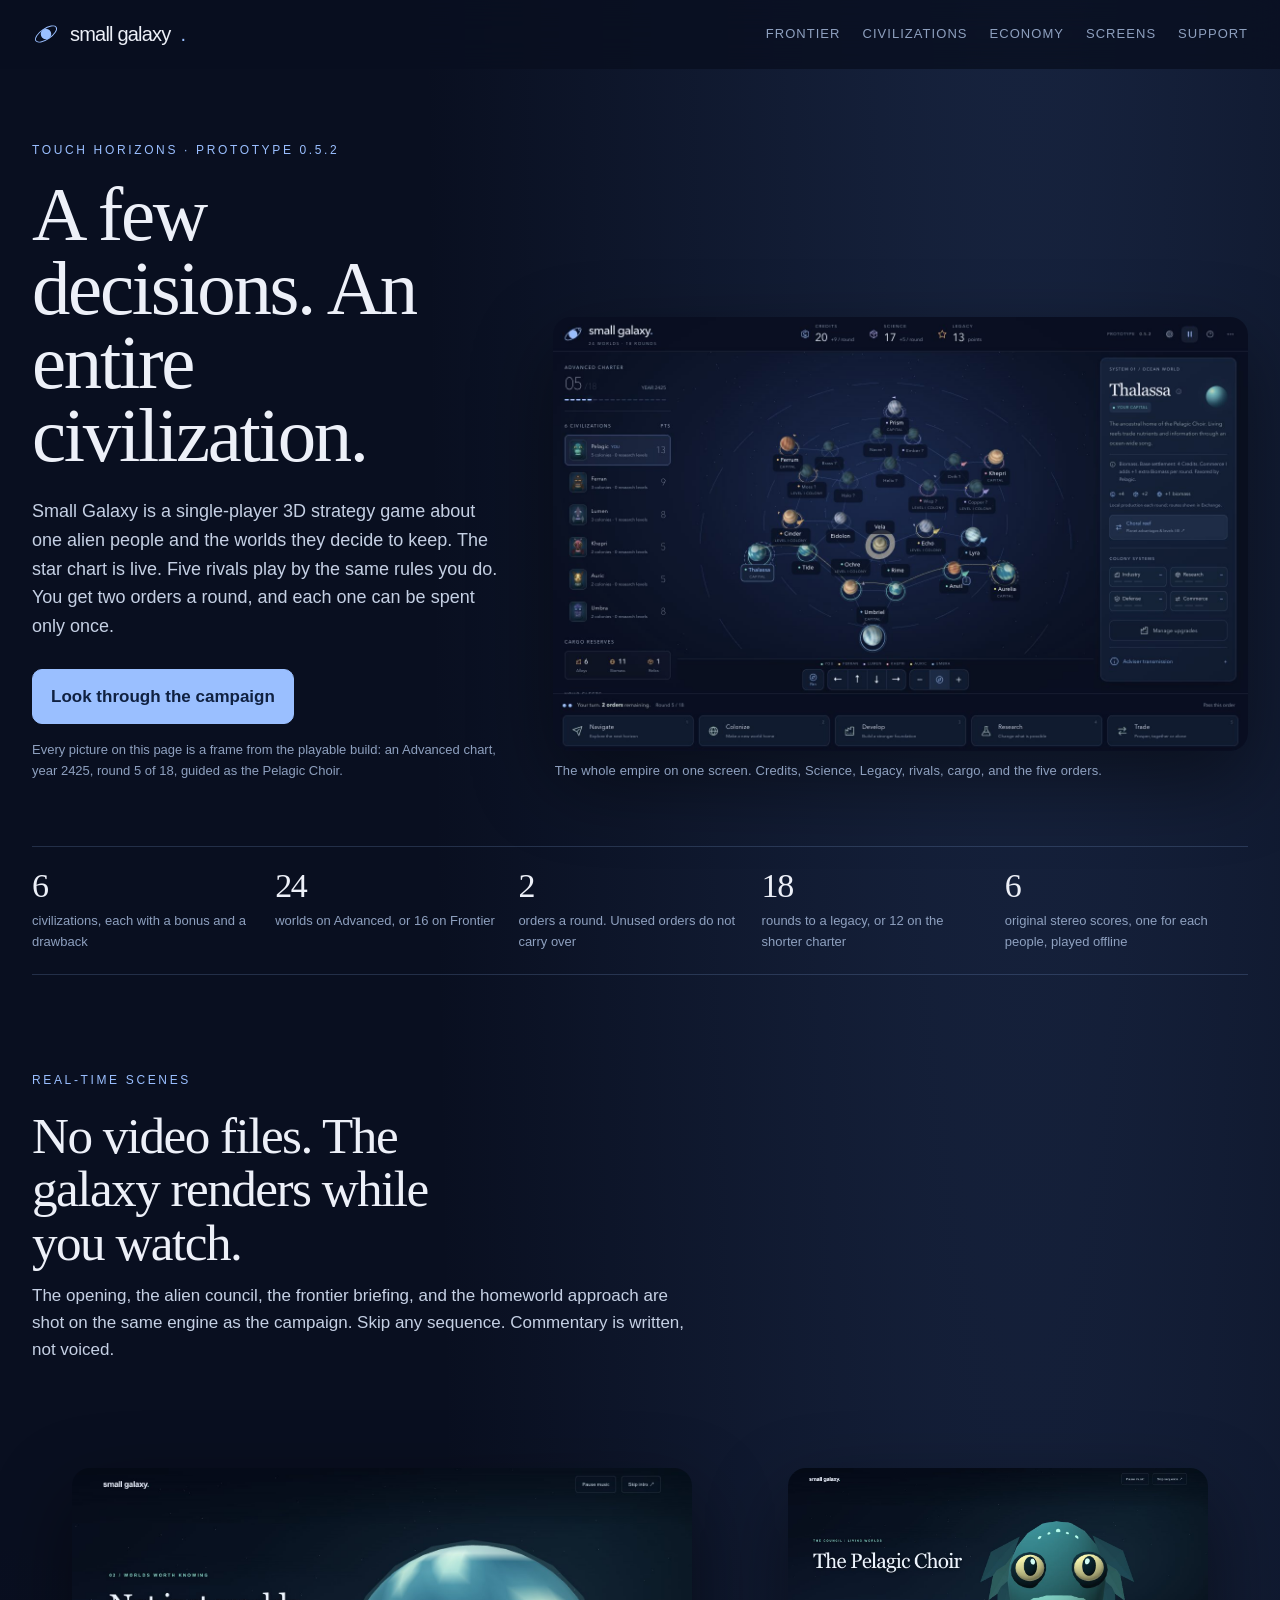
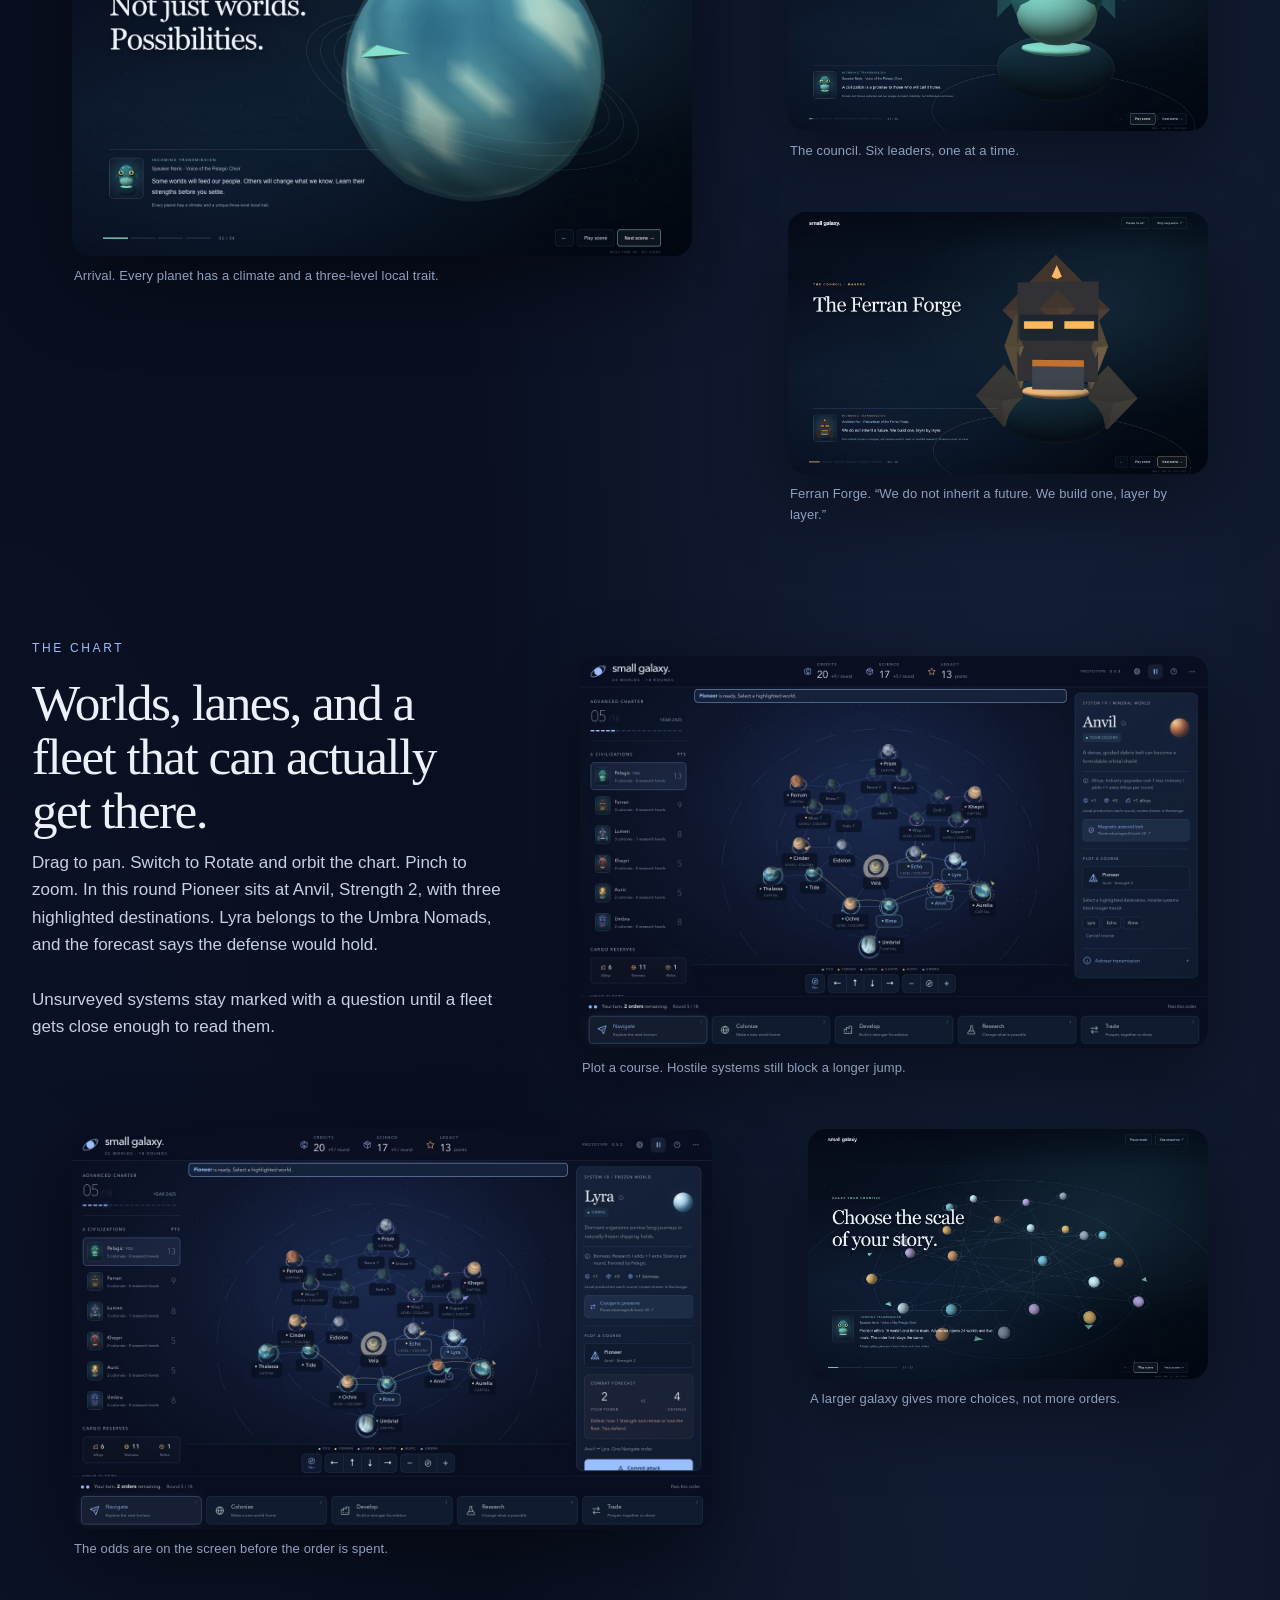
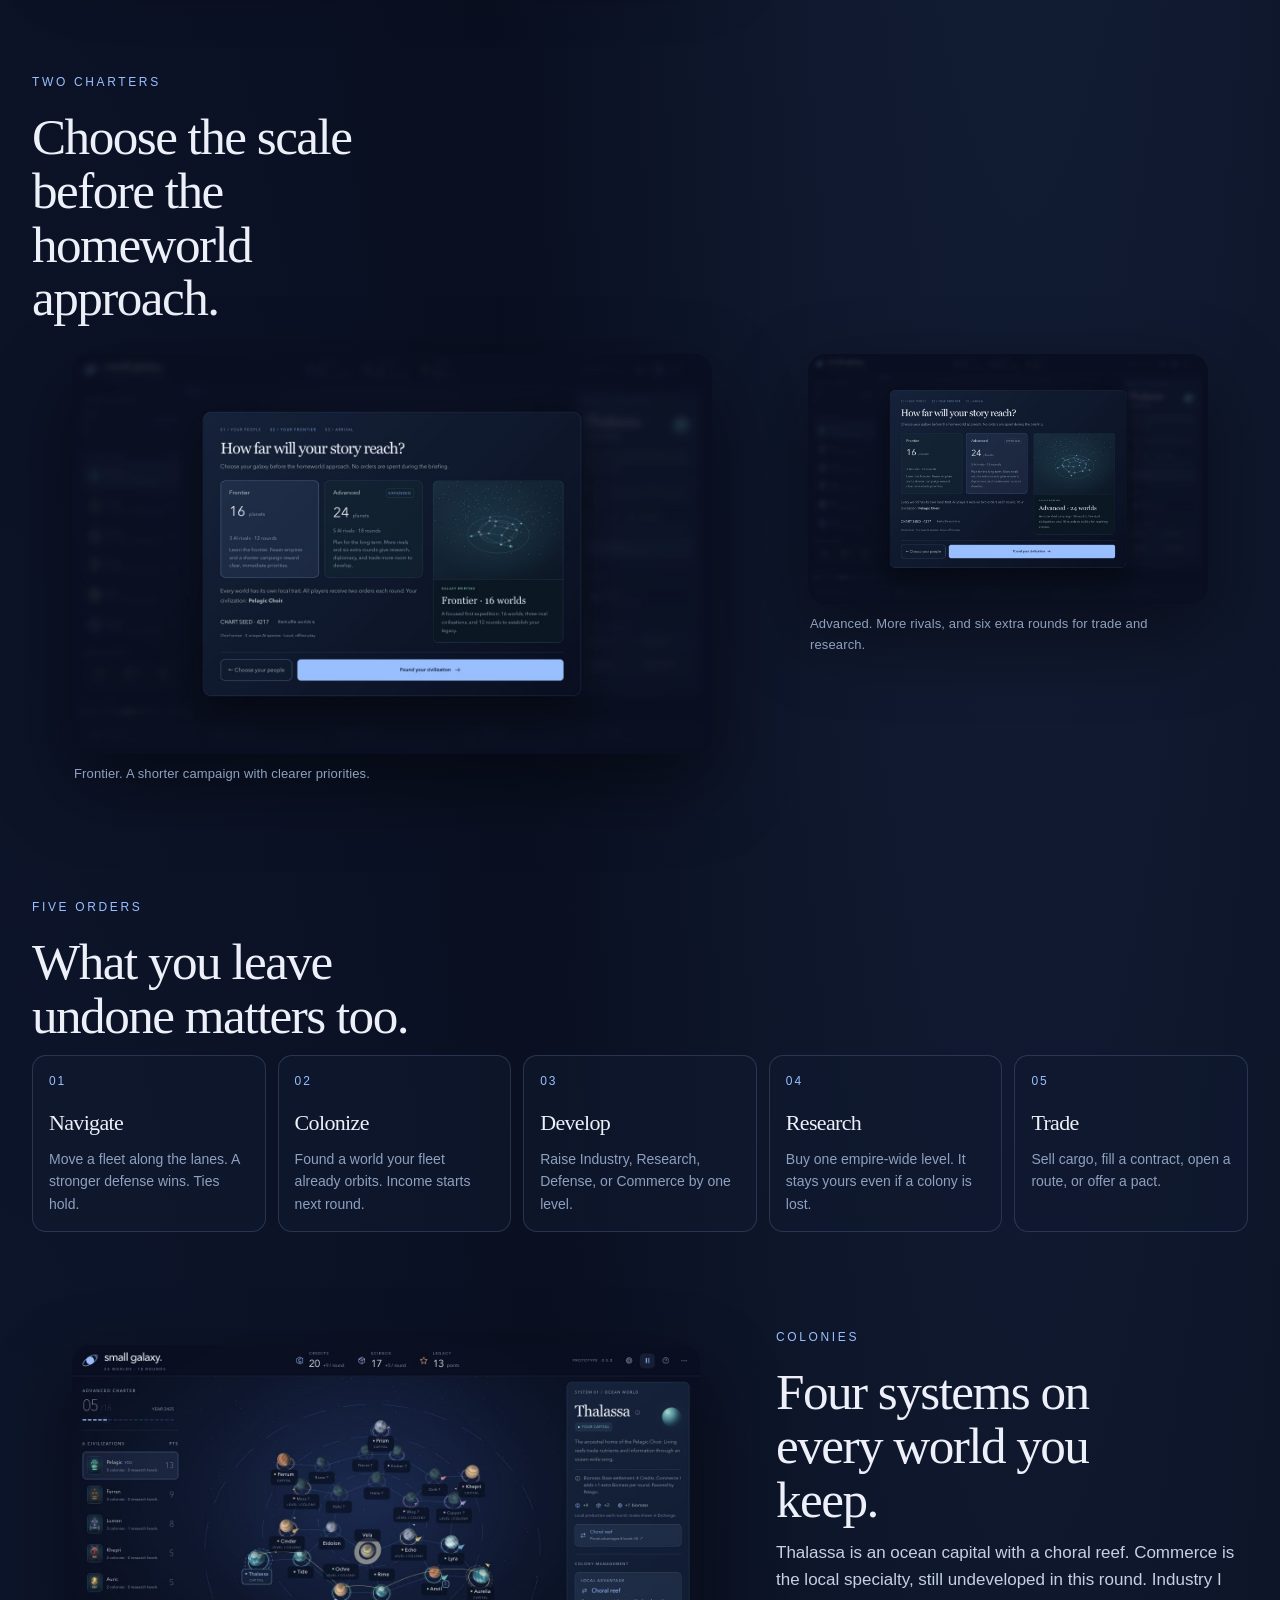
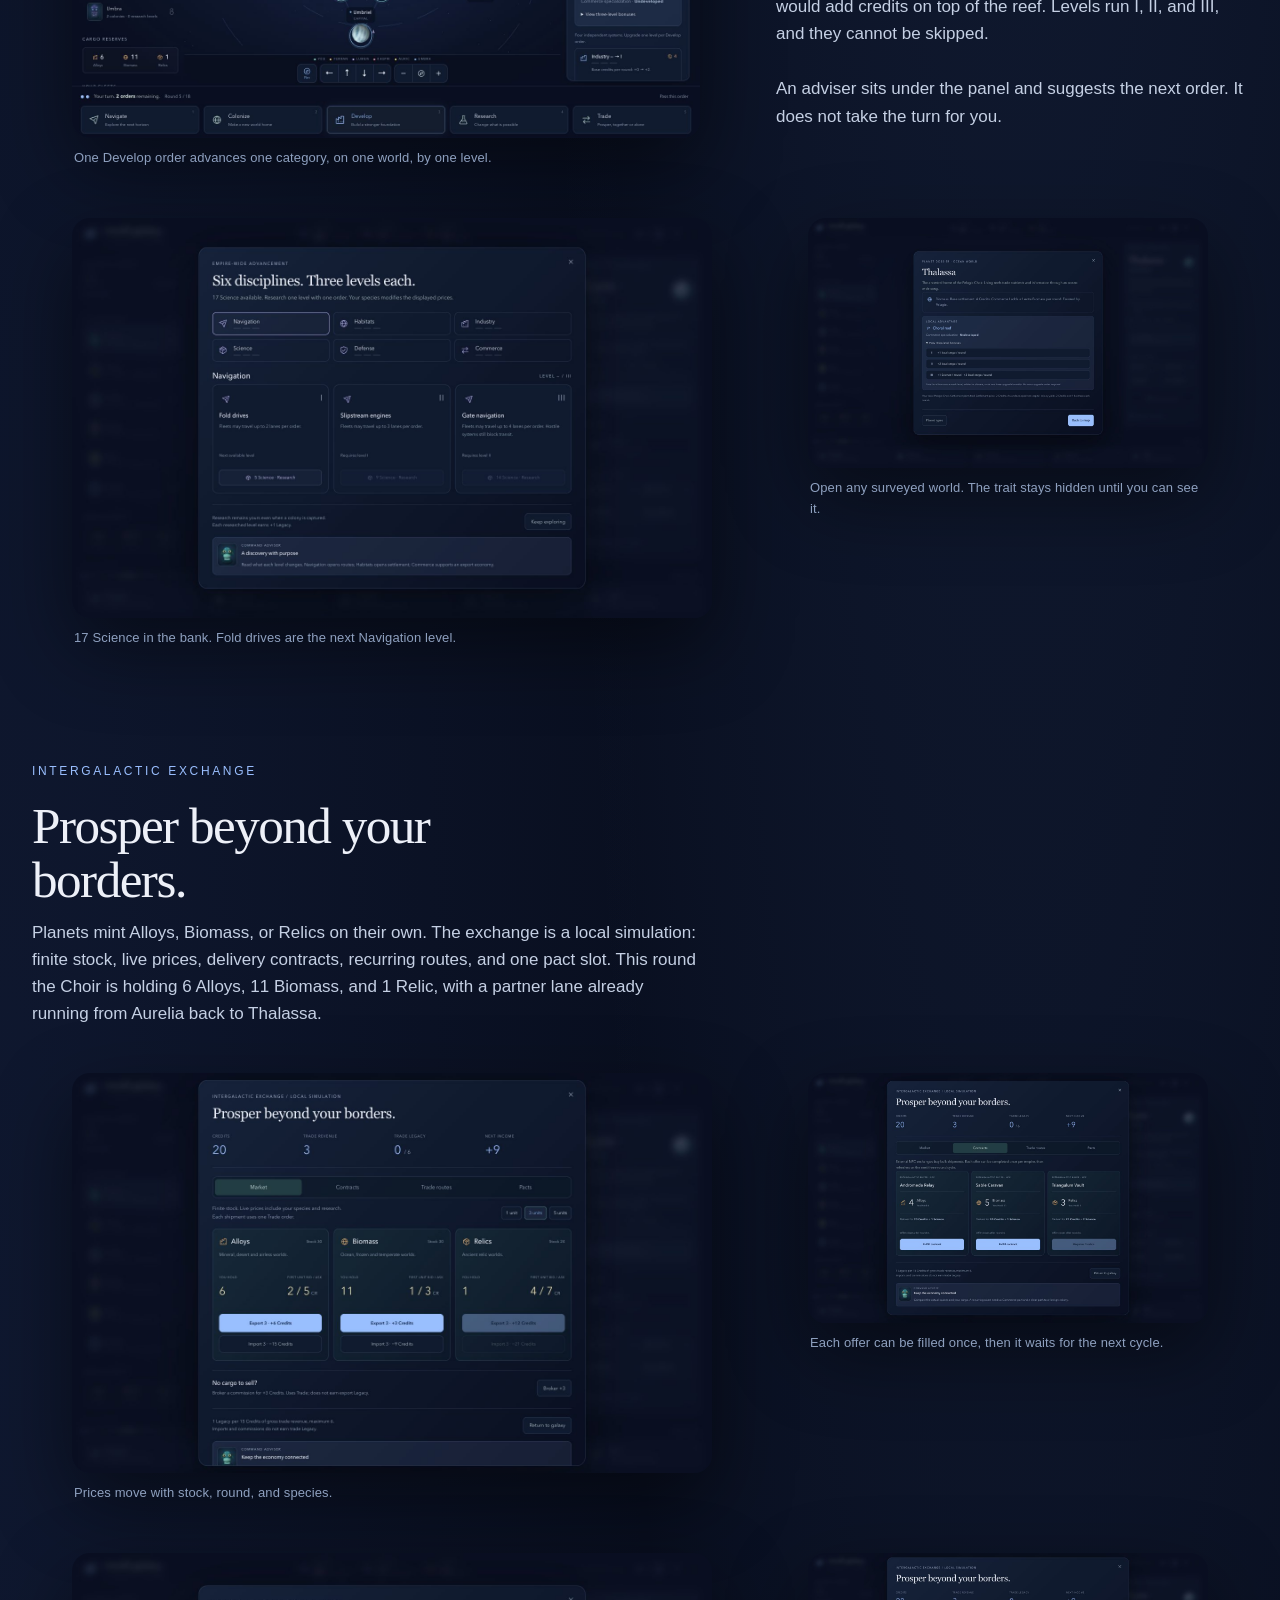
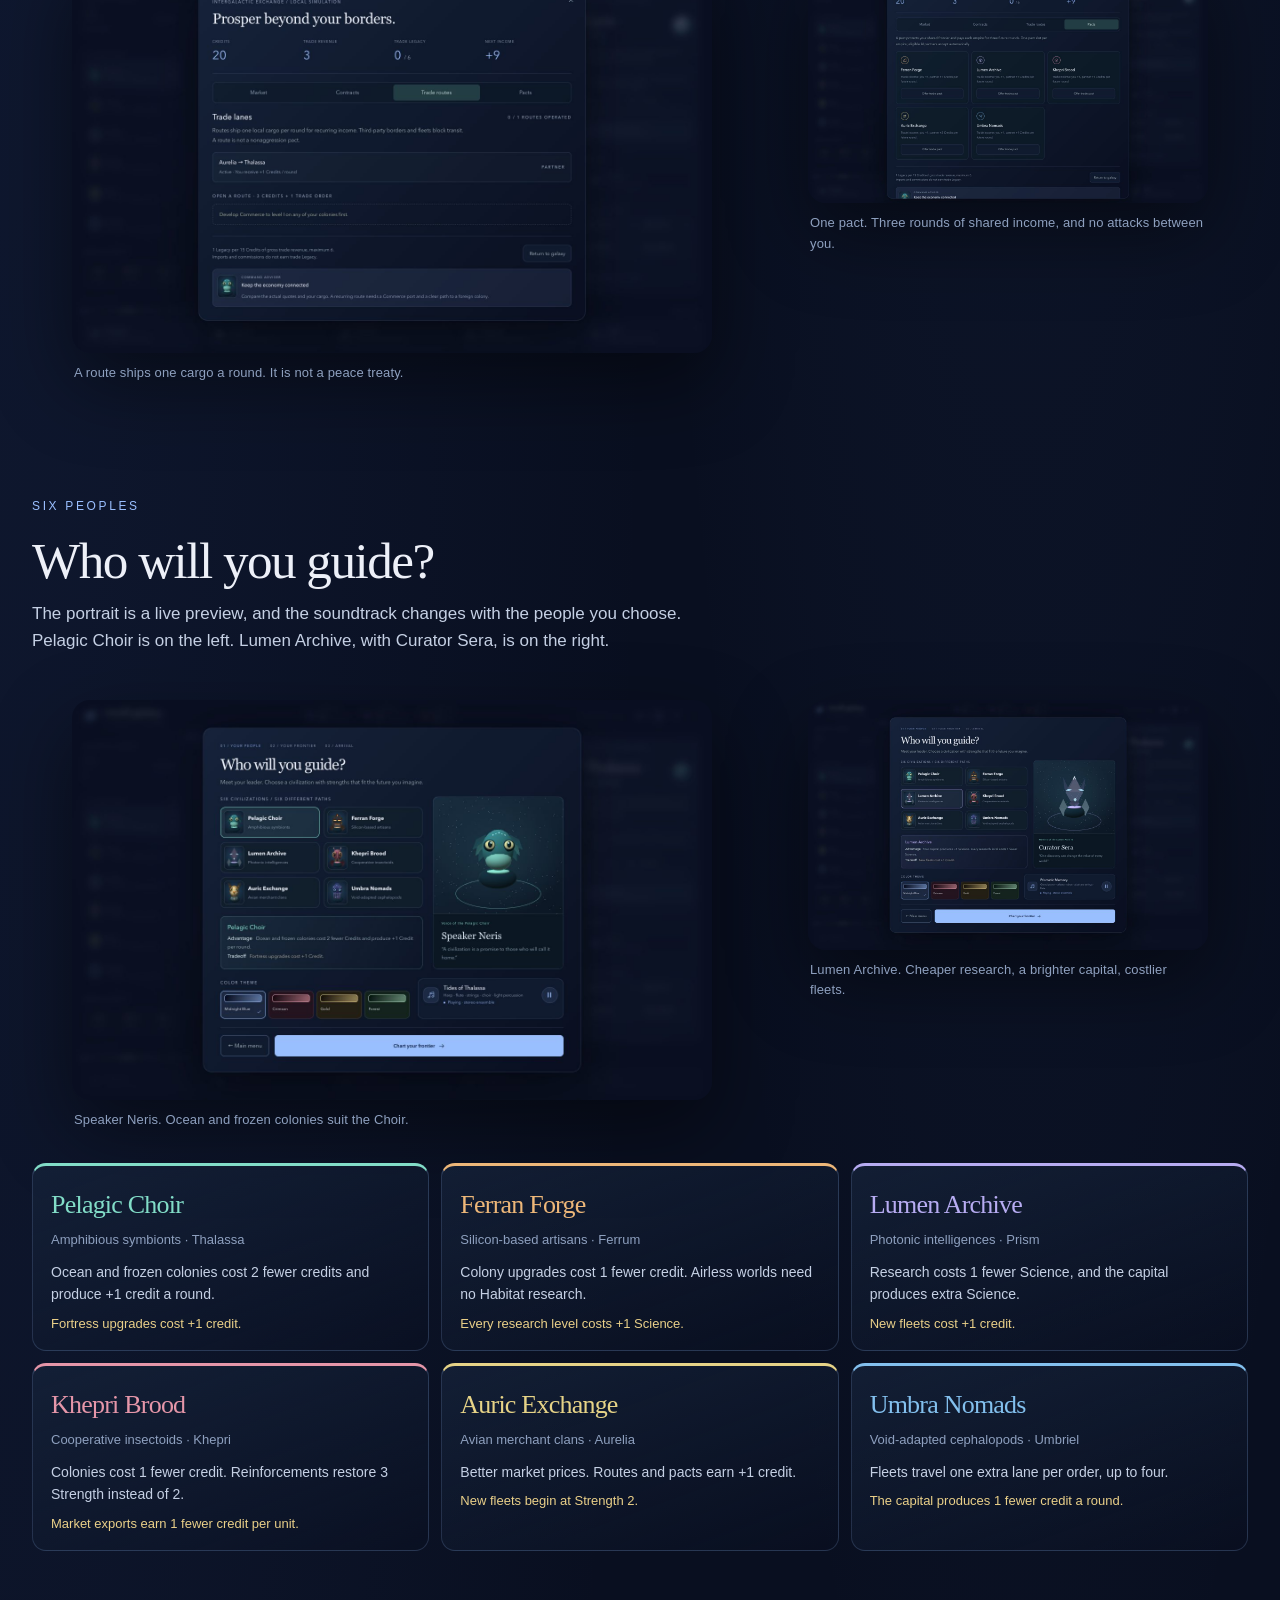
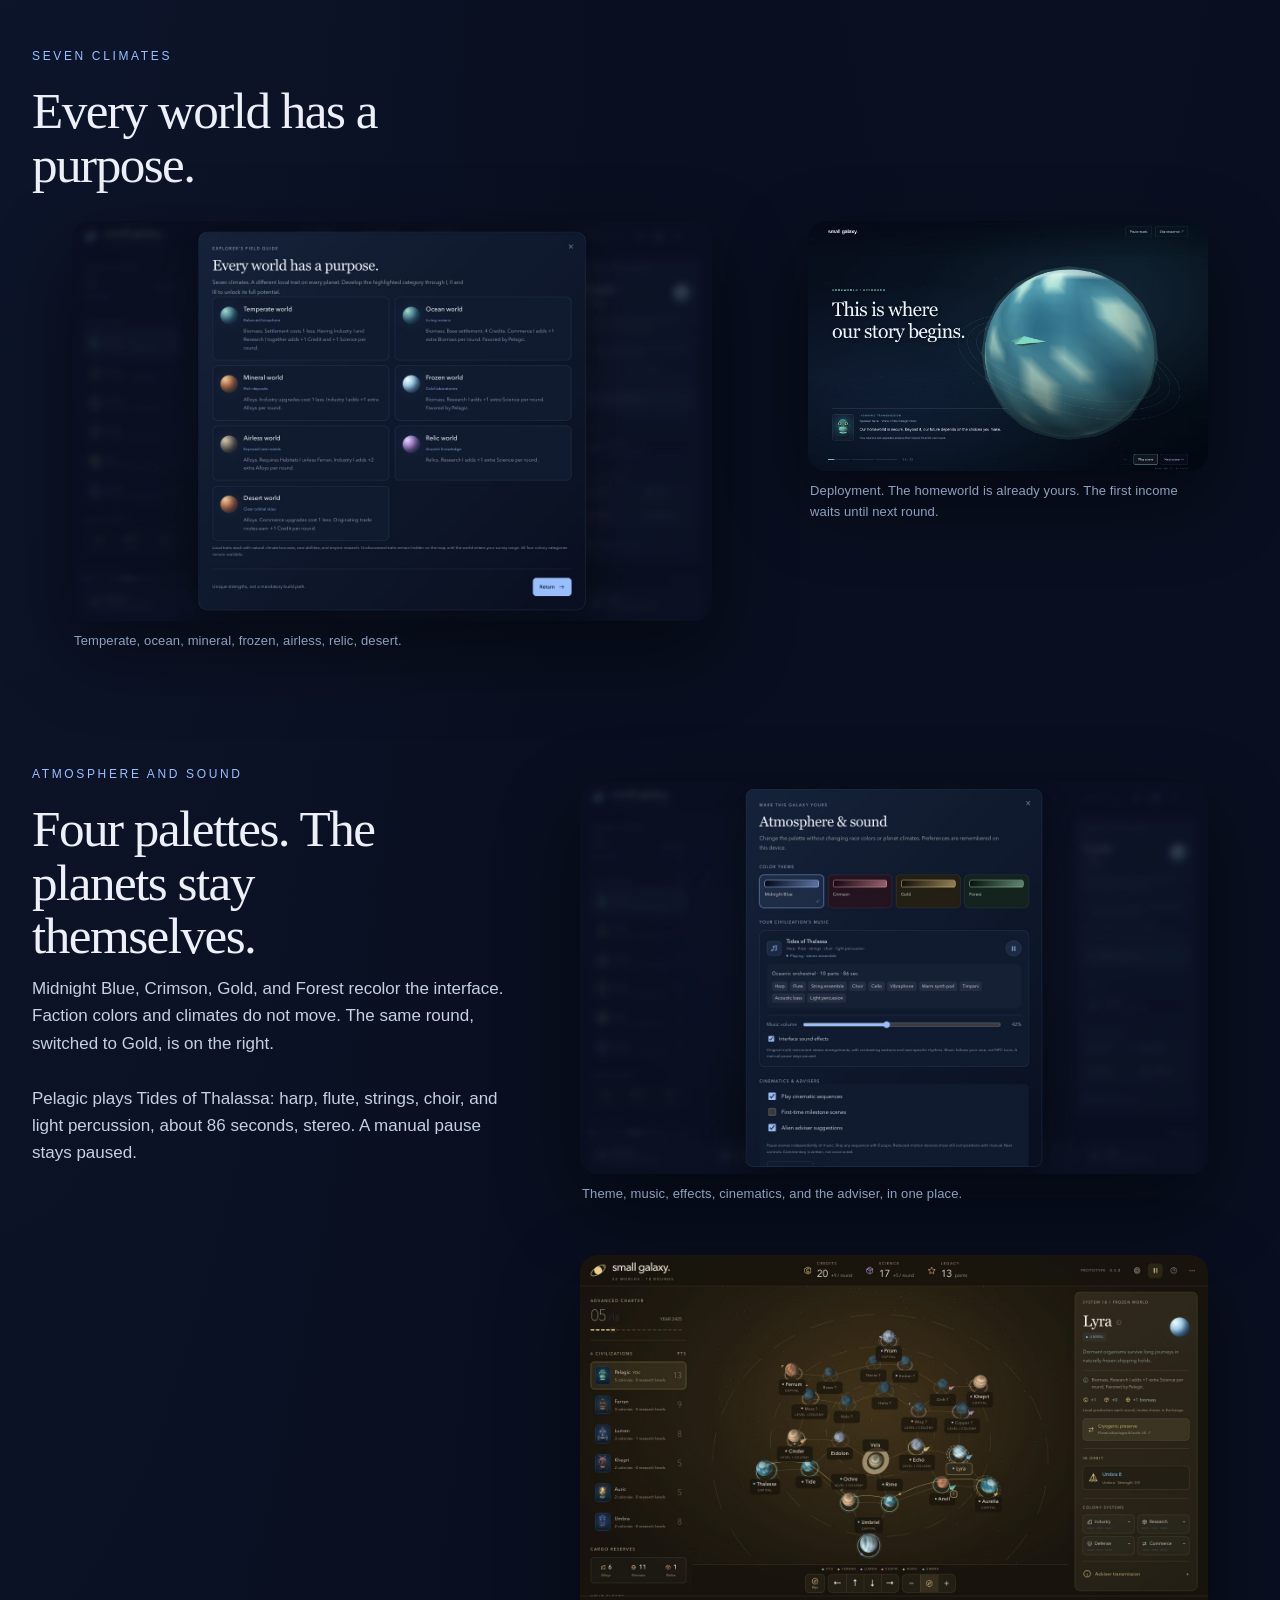
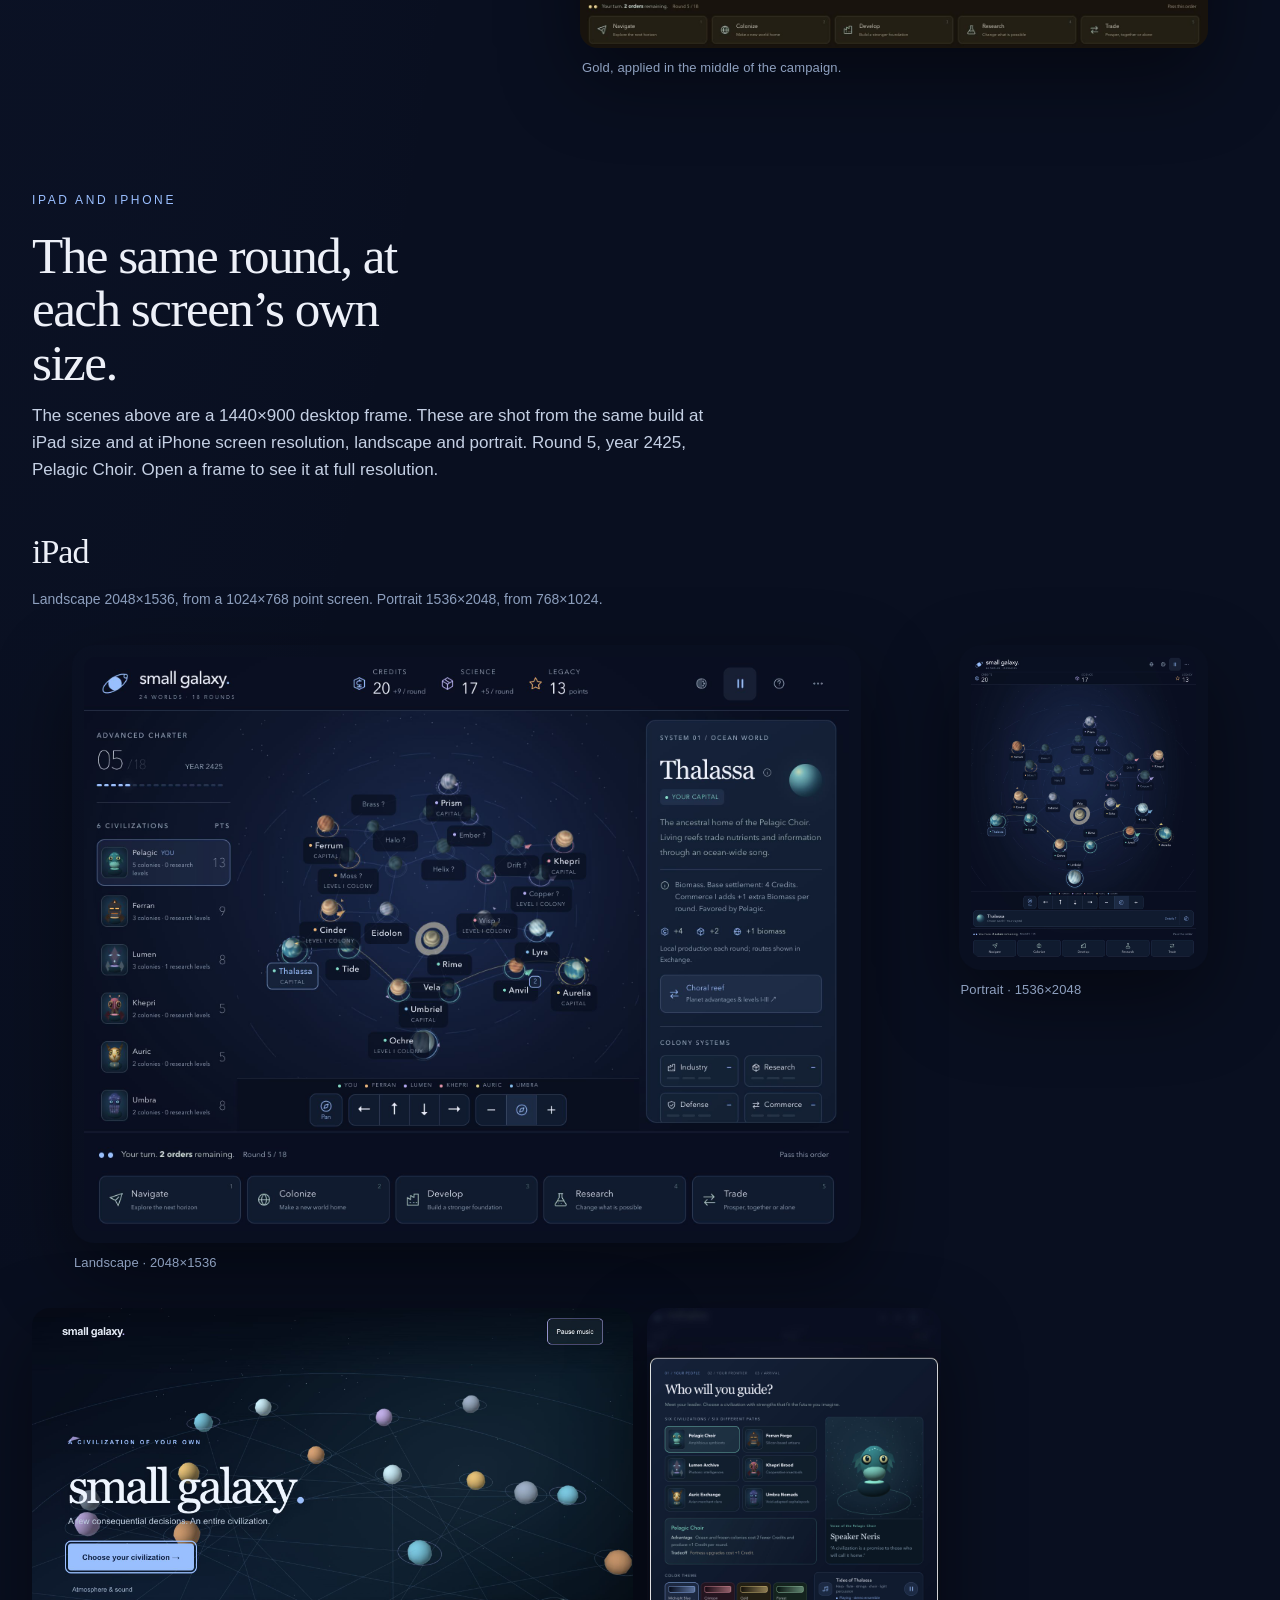
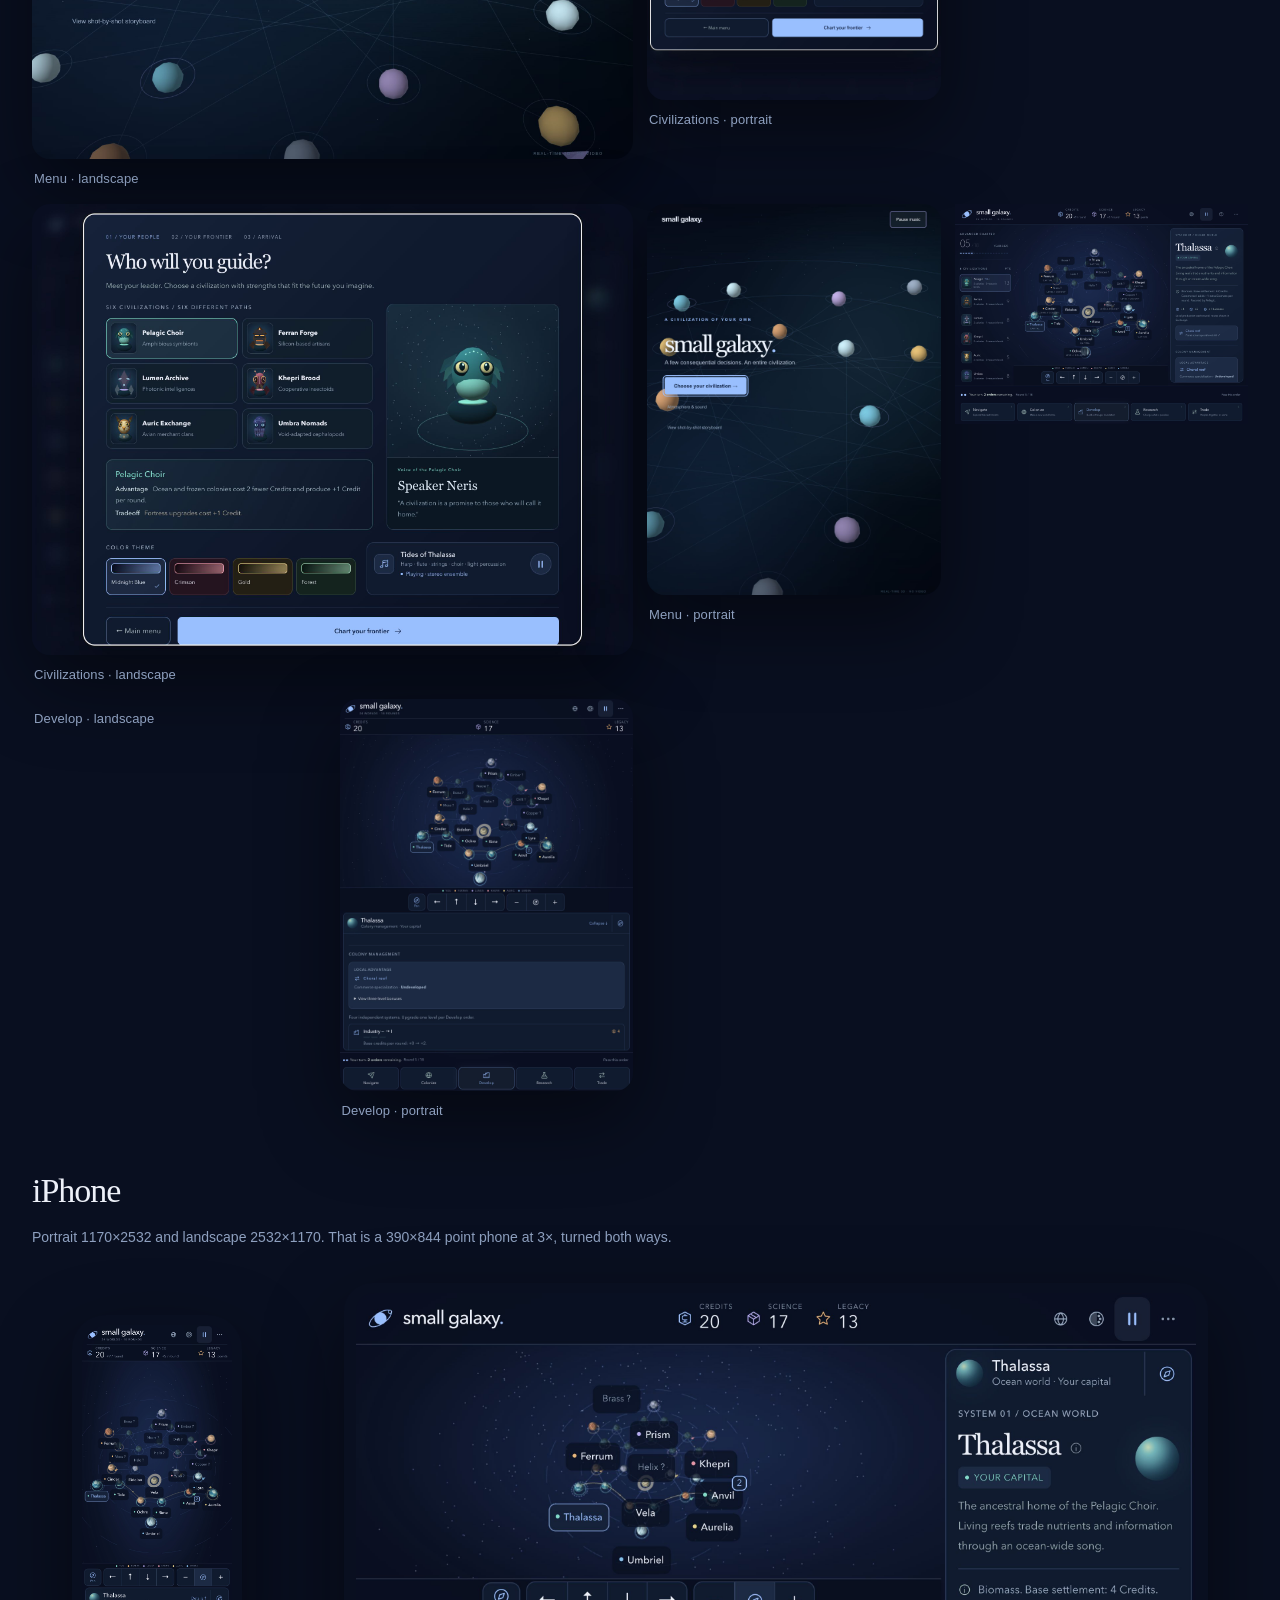
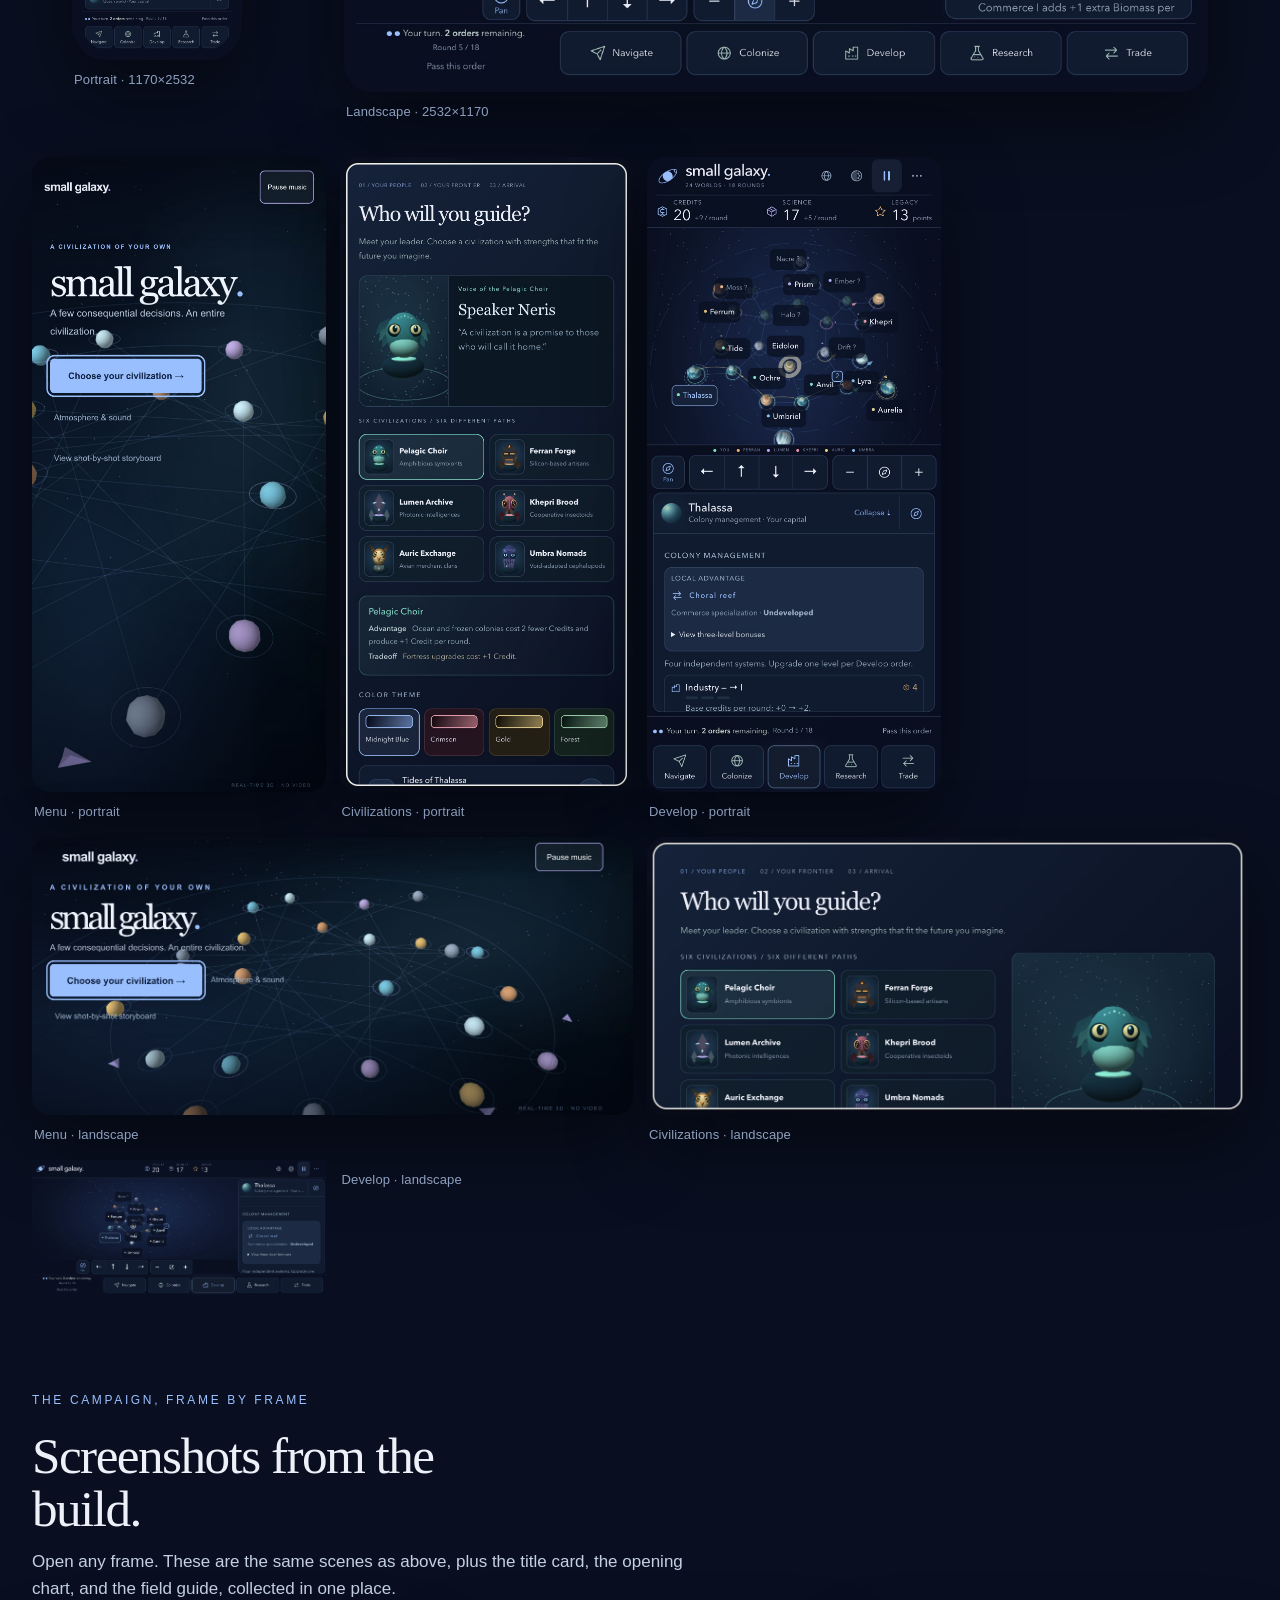
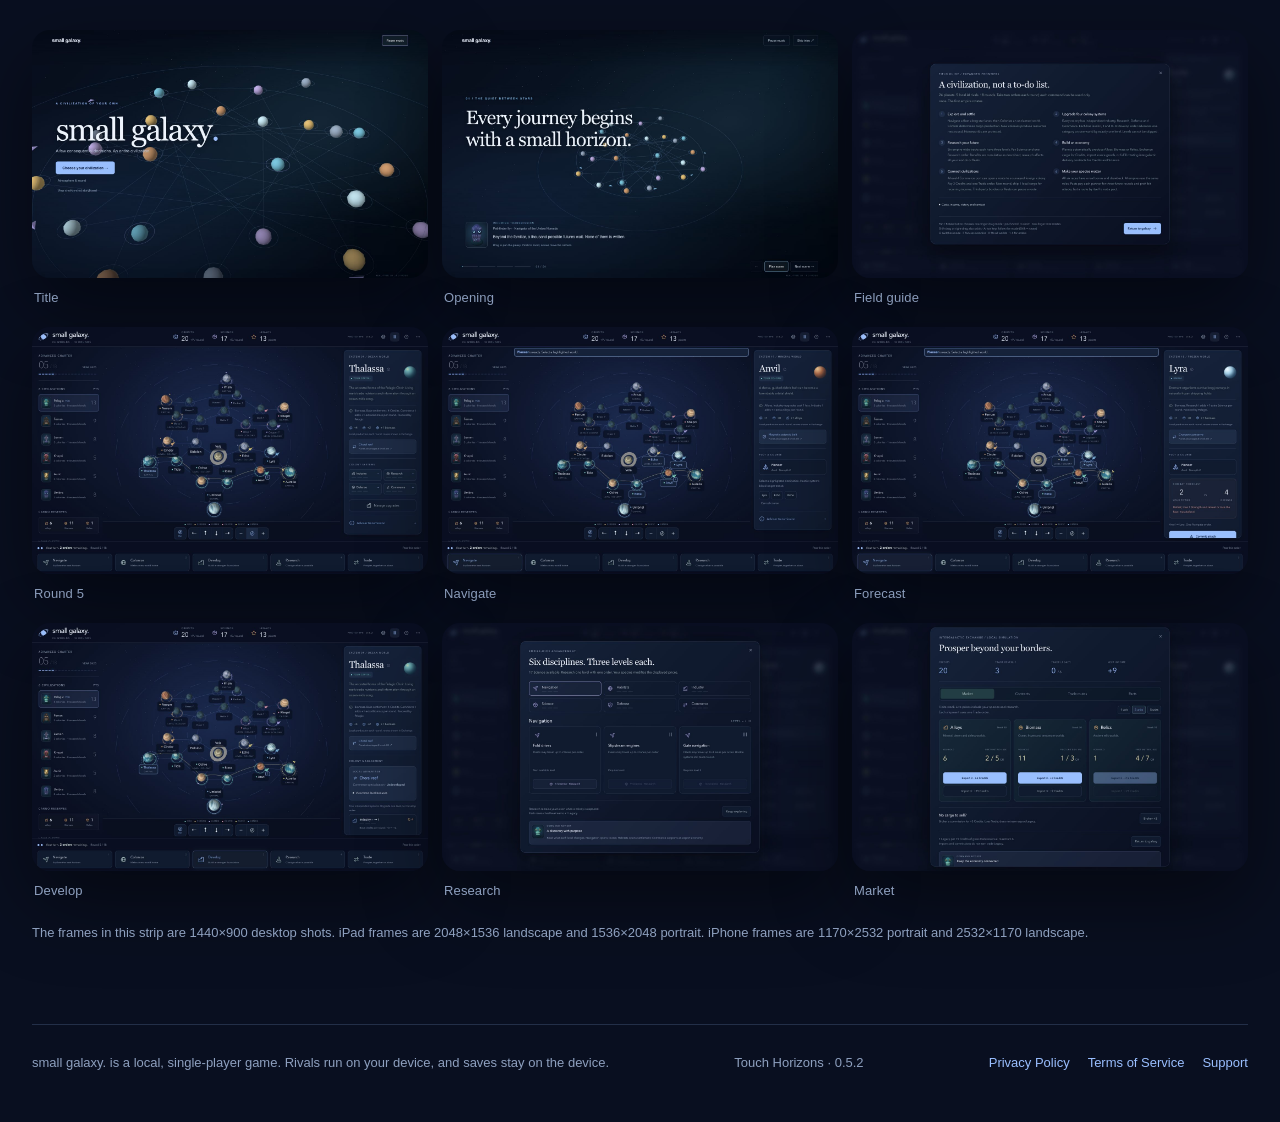
==== index.html @ 02a6551c "initial page" ====
<!doctype html>
<html lang="en">
<head>
<meta charset="utf-8">
<meta name="viewport" content="width=device-width, initial-scale=1">
<meta name="theme-color" content="#090f20">
<meta name="description" content="Small Galaxy is a single-player 3D space strategy game. Six civilizations, a living star chart, and two orders a round.">
<title>small galaxy. — A few decisions. An entire civilization.</title>
<link rel="icon" href="data:image/svg+xml,%3Csvg xmlns='http://www.w3.org/2000/svg' viewBox='0 0 64 64'%3E%3Crect width='64' height='64' rx='16' fill='%23090f20'/%3E%3Cellipse cx='32' cy='32' rx='24' ry='11' transform='rotate(-34 32 32)' fill='none' stroke='%239abfff' stroke-width='3'/%3E%3Ccircle cx='32' cy='32' r='10' fill='%239abfff'/%3E%3C/svg%3E">
<link rel="stylesheet" href="styles.css">
</head>
<body>
<a class="skip" href="#frontier">Skip to the galaxy</a>
<header class="nav">
  <a class="brand" href="#top" aria-label="Small Galaxy home"><svg viewBox="0 0 48 48" fill="none" aria-hidden="true"><ellipse cx="24" cy="24" rx="21" ry="9" transform="rotate(-34 24 24)" stroke="currentColor" stroke-width="1.6"/><circle cx="24" cy="24" r="9" fill="currentColor"/></svg>small galaxy<span>.</span></a>
  <nav class="nav-links" aria-label="Page">
    <a href="#frontier">Frontier</a>
    <a href="#civilizations">Civilizations</a>
    <a href="#economy">Economy</a>
    <a href="#devices">Screens</a>
    <a href="support.html">Support</a>
  </nav>
</header>

<main id="top">
  <section class="hero">
    <div>
      <p class="kicker">Touch Horizons · Prototype 0.5.2</p>
      <h1>A few decisions. An entire civilization.</h1>
      <p class="lede">Small Galaxy is a single-player 3D strategy game about one alien people and the worlds they decide to keep. The star chart is live. Five rivals play by the same rules you do. You get two orders a round, and each one can be spent only once.</p>
      <div class="hero-actions">
        <a class="btn" href="#screens">Look through the campaign</a>
      </div>
      <p class="fine">Every picture on this page is a frame from the playable build: an Advanced chart, year 2425, round 5 of 18, guided as the Pelagic Choir.</p>
    </div>
    <figure class="hero-shot">
      <button class="shot frame" type="button" data-shot="media/galaxy.jpg" data-caption="Round 5 on a 24-world Advanced chart. The Pelagic Choir holds five colonies and leads with 13 Legacy.">
        <img src="media/galaxy.jpg" width="1440" height="900" alt="The Small Galaxy strategy screen: a 24-world star chart, the Pelagic Choir in the lead, and Thalassa selected as the capital.">
      </button>
      <figcaption class="caption">The whole empire on one screen. Credits, Science, Legacy, rivals, cargo, and the five orders.</figcaption>
    </figure>
  </section>

  <ul class="facts" aria-label="What a campaign contains">
    <li><strong>6</strong><span>civilizations, each with a bonus and a drawback</span></li>
    <li><strong>24</strong><span>worlds on Advanced, or 16 on Frontier</span></li>
    <li><strong>2</strong><span>orders a round. Unused orders do not carry over</span></li>
    <li><strong>18</strong><span>rounds to a legacy, or 12 on the shorter charter</span></li>
    <li><strong>6</strong><span>original stereo scores, one for each people, played offline</span></li>
  </ul>

  <section class="section" id="arrival">
    <p class="kicker">Real-time scenes</p>
    <h2>No video files. The galaxy renders while you watch.</h2>
    <p class="intro">The opening, the alien council, the frontier briefing, and the homeworld approach are shot on the same engine as the campaign. Skip any sequence. Commentary is written, not voiced.</p>
  </section>
  <div class="cinema">
    <figure class="tall">
      <button class="shot frame" type="button" data-shot="media/world.jpg" data-caption="Opening shot. Speaker Neris introduces an ocean world while a ship crosses its orbit.">
        <img src="media/world.jpg" width="1440" height="900" alt="Cinematic of a blue ocean planet with rings and a small green ship, titled Not just worlds. Possibilities.">
      </button>
      <figcaption class="caption">Arrival. Every planet has a climate and a three-level local trait.</figcaption>
    </figure>
    <figure>
      <button class="shot frame" type="button" data-shot="media/council.jpg" data-caption="Council scene for the Pelagic Choir. Speaker Neris is rendered as a live 3D portrait.">
        <img src="media/council.jpg" width="1440" height="900" alt="Close 3D portrait of Speaker Neris, a teal amphibious alien, titled The Pelagic Choir.">
      </button>
      <figcaption class="caption">The council. Six leaders, one at a time.</figcaption>
    </figure>
    <figure>
      <button class="shot frame" type="button" data-shot="media/council-forge.jpg" data-caption="Architect Kor of the Ferran Forge. Infrastructure is cheaper; research costs more.">
        <img src="media/council-forge.jpg" width="1440" height="900" alt="3D portrait of Architect Kor, a geometric alien with amber eyes, titled The Ferran Forge.">
      </button>
      <figcaption class="caption">Ferran Forge. “We do not inherit a future. We build one, layer by layer.”</figcaption>
    </figure>
  </div>

  <section class="section" id="frontier">
    <div class="split">
      <div class="copy">
        <p class="kicker">The chart</p>
        <h2>Worlds, lanes, and a fleet that can actually get there.</h2>
        <p class="intro">Drag to pan. Switch to Rotate and orbit the chart. Pinch to zoom. In this round Pioneer sits at Anvil, Strength 2, with three highlighted destinations. Lyra belongs to the Umbra Nomads, and the forecast says the defense would hold.</p>
        <p class="intro">Unsurveyed systems stay marked with a question until a fleet gets close enough to read them.</p>
      </div>
      <div class="stack">
        <figure>
          <button class="shot frame" type="button" data-shot="media/navigate.jpg" data-caption="Navigate order. Pioneer can reach Lyra, Echo, or Rime from Anvil.">
            <img src="media/navigate.jpg" width="1440" height="900" alt="Galaxy map in Navigate mode, with Pioneer ready and Lyra, Echo, and Rime offered as destinations.">
          </button>
          <figcaption class="caption">Plot a course. Hostile systems still block a longer jump.</figcaption>
        </figure>
      </div>
    </div>
    <div class="pair" style="margin-top:16px">
      <figure>
        <button class="shot frame" type="button" data-shot="media/launch.jpg" data-caption="Combat forecast before spending the Navigate order: Pioneer strength 2 against Lyra defense 4.">
          <img src="media/launch.jpg" width="1440" height="900" alt="Lyra selected as a frozen Umbra world, with a combat forecast of 2 versus 4 and a Commit attack button.">
        </button>
        <figcaption class="caption">The odds are on the screen before the order is spent.</figcaption>
      </figure>
      <figure>
        <button class="shot frame" type="button" data-shot="media/frontier-cinema.jpg" data-caption="Frontier briefing. Sixteen worlds and three rivals, or twenty-four worlds and five. The order limit stays at two.">
          <img src="media/frontier-cinema.jpg" width="1440" height="900" alt="Cinematic star chart titled Choose the scale of your story, with colored planets linked by lanes.">
        </button>
        <figcaption class="caption">A larger galaxy gives more choices, not more orders.</figcaption>
      </figure>
    </div>
  </section>

  <section class="section">
    <p class="kicker">Two charters</p>
    <h2>Choose the scale before the homeworld approach.</h2>
    <div class="pair">
      <figure>
        <button class="shot frame" type="button" data-shot="media/frontier-standard.jpg" data-caption="Frontier charter: 16 planets, 3 AI rivals, 12 rounds.">
          <img src="media/frontier-standard.jpg" width="1440" height="900" alt="Galaxy setup with Frontier selected: 16 planets, 3 AI rivals, and 12 rounds.">
        </button>
        <figcaption class="caption">Frontier. A shorter campaign with clearer priorities.</figcaption>
      </figure>
      <figure>
        <button class="shot frame" type="button" data-shot="media/frontier.jpg" data-caption="Advanced charter: 24 planets, 5 AI rivals, 18 rounds. A live preview of the chart sits beside the choice.">
          <img src="media/frontier.jpg" width="1440" height="900" alt="Galaxy setup with Advanced selected: 24 planets, 5 AI rivals, 18 rounds, and a live galaxy preview.">
        </button>
        <figcaption class="caption">Advanced. More rivals, and six extra rounds for trade and research.</figcaption>
      </figure>
    </div>
  </section>

  <section class="section">
    <p class="kicker">Five orders</p>
    <h2>What you leave undone matters too.</h2>
    <div class="orders">
      <article><em>01</em><h3>Navigate</h3><p>Move a fleet along the lanes. A stronger defense wins. Ties hold.</p></article>
      <article><em>02</em><h3>Colonize</h3><p>Found a world your fleet already orbits. Income starts next round.</p></article>
      <article><em>03</em><h3>Develop</h3><p>Raise Industry, Research, Defense, or Commerce by one level.</p></article>
      <article><em>04</em><h3>Research</h3><p>Buy one empire-wide level. It stays yours even if a colony is lost.</p></article>
      <article><em>05</em><h3>Trade</h3><p>Sell cargo, fill a contract, open a route, or offer a pact.</p></article>
    </div>
  </section>

  <section class="section">
    <div class="split flip">
      <div class="copy">
        <p class="kicker">Colonies</p>
        <h2>Four systems on every world you keep.</h2>
        <p class="intro">Thalassa is an ocean capital with a choral reef. Commerce is the local specialty, still undeveloped in this round. Industry I would add credits on top of the reef. Levels run I, II, and III, and they cannot be skipped.</p>
        <p class="intro">An adviser sits under the panel and suggests the next order. It does not take the turn for you.</p>
      </div>
      <figure>
        <button class="shot frame" type="button" data-shot="media/develop.jpg" data-caption="Develop order on Thalassa. Industry I costs 4 credits and is the first available upgrade.">
          <img src="media/develop.jpg" width="1440" height="900" alt="Develop mode on Thalassa, showing the choral reef trait and an Industry upgrade to level I.">
        </button>
        <figcaption class="caption">One Develop order advances one category, on one world, by one level.</figcaption>
      </figure>
    </div>
    <div class="pair" style="margin-top:16px">
      <figure>
        <button class="shot frame" type="button" data-shot="media/research.jpg" data-caption="Research screen. Navigation, Habitats, Industry, Science, Defense, and Commerce, three levels each.">
          <img src="media/research.jpg" width="1440" height="900" alt="Research dialog titled Six disciplines. Three levels each, with Fold drives available for 5 Science.">
        </button>
        <figcaption class="caption">17 Science in the bank. Fold drives are the next Navigation level.</figcaption>
      </figure>
      <figure>
        <button class="shot frame" type="button" data-shot="media/dossier.jpg" data-caption="Planet dossier for Thalassa. The choral reef pays extra cargo at Commerce I, II, and III.">
          <img src="media/dossier.jpg" width="1440" height="900" alt="Thalassa planet dossier, an ocean world whose choral reef adds cargo and science as Commerce is upgraded.">
        </button>
        <figcaption class="caption">Open any surveyed world. The trait stays hidden until you can see it.</figcaption>
      </figure>
    </div>
  </section>

  <section class="section" id="economy">
    <p class="kicker">Intergalactic exchange</p>
    <h2>Prosper beyond your borders.</h2>
    <p class="intro">Planets mint Alloys, Biomass, or Relics on their own. The exchange is a local simulation: finite stock, live prices, delivery contracts, recurring routes, and one pact slot. This round the Choir is holding 6 Alloys, 11 Biomass, and 1 Relic, with a partner lane already running from Aurelia back to Thalassa.</p>
    <div class="pair">
      <figure>
        <button class="shot frame" type="button" data-shot="media/market.jpg" data-caption="Market tab. Export three Alloys for 6 credits, or three Biomass for 3.">
          <img src="media/market.jpg" width="1440" height="900" alt="Trade market showing Alloys, Biomass, and Relics with export and import prices.">
        </button>
        <figcaption class="caption">Prices move with stock, round, and species.</figcaption>
      </figure>
      <figure>
        <button class="shot frame" type="button" data-shot="media/contracts.jpg" data-caption="Contracts from Andromeda Relay, Sable Caravan, and Triangulum Vault.">
          <img src="media/contracts.jpg" width="1440" height="900" alt="Three delivery contracts: 4 Alloys, 5 Biomass, and 3 Relics, paying credits and science.">
        </button>
        <figcaption class="caption">Each offer can be filled once, then it waits for the next cycle.</figcaption>
      </figure>
    </div>
    <div class="pair" style="margin-top:16px">
      <figure>
        <button class="shot frame" type="button" data-shot="media/routes.jpg" data-caption="An active partner route from Aurelia to Thalassa pays 1 credit a round.">
          <img src="media/routes.jpg" width="1440" height="900" alt="Trade routes panel with an active Aurelia to Thalassa lane and a note that Commerce I is required to open your own.">
        </button>
        <figcaption class="caption">A route ships one cargo a round. It is not a peace treaty.</figcaption>
      </figure>
      <figure>
        <button class="shot frame" type="button" data-shot="media/pacts.jpg" data-caption="Pact offers for Ferran, Lumen, Khepri, Auric, and Umbra. Auric would pay the partner an extra credit.">
          <img src="media/pacts.jpg" width="1440" height="900" alt="Pact screen offering a three-round trade pact to each of the five rival civilizations.">
        </button>
        <figcaption class="caption">One pact. Three rounds of shared income, and no attacks between you.</figcaption>
      </figure>
    </div>
  </section>

  <section class="section" id="civilizations">
    <p class="kicker">Six peoples</p>
    <h2>Who will you guide?</h2>
    <p class="intro">The portrait is a live preview, and the soundtrack changes with the people you choose. Pelagic Choir is on the left. Lumen Archive, with Curator Sera, is on the right.</p>
    <div class="pair">
      <figure>
        <button class="shot frame" type="button" data-shot="media/races.jpg" data-caption="Race selection. Pelagic Choir is selected, with Speaker Neris beside the six choices and the Midnight Blue theme.">
          <img src="media/races.jpg" width="1440" height="900" alt="Civilization select showing six races and a 3D preview of Speaker Neris of the Pelagic Choir.">
        </button>
        <figcaption class="caption">Speaker Neris. Ocean and frozen colonies suit the Choir.</figcaption>
      </figure>
      <figure>
        <button class="shot frame" type="button" data-shot="media/races-lumen.jpg" data-caption="The same screen with the Lumen Archive selected.">
          <img src="media/races-lumen.jpg" width="1440" height="900" alt="Civilization select with the Lumen Archive highlighted and its leader preview on the right.">
        </button>
        <figcaption class="caption">Lumen Archive. Cheaper research, a brighter capital, costlier fleets.</figcaption>
      </figure>
    </div>
    <div class="races">
      <article style="--race:#82ddc8"><h3>Pelagic Choir</h3><p class="species">Amphibious symbionts · Thalassa</p><p>Ocean and frozen colonies cost 2 fewer credits and produce +1 credit a round.</p><p class="drawback">Fortress upgrades cost +1 credit.</p></article>
      <article style="--race:#edb779"><h3>Ferran Forge</h3><p class="species">Silicon-based artisans · Ferrum</p><p>Colony upgrades cost 1 fewer credit. Airless worlds need no Habitat research.</p><p class="drawback">Every research level costs +1 Science.</p></article>
      <article style="--race:#b7acf2"><h3>Lumen Archive</h3><p class="species">Photonic intelligences · Prism</p><p>Research costs 1 fewer Science, and the capital produces extra Science.</p><p class="drawback">New fleets cost +1 credit.</p></article>
      <article style="--race:#e596a9"><h3>Khepri Brood</h3><p class="species">Cooperative insectoids · Khepri</p><p>Colonies cost 1 fewer credit. Reinforcements restore 3 Strength instead of 2.</p><p class="drawback">Market exports earn 1 fewer credit per unit.</p></article>
      <article style="--race:#e6d387"><h3>Auric Exchange</h3><p class="species">Avian merchant clans · Aurelia</p><p>Better market prices. Routes and pacts earn +1 credit.</p><p class="drawback">New fleets begin at Strength 2.</p></article>
      <article style="--race:#83c0ee"><h3>Umbra Nomads</h3><p class="species">Void-adapted cephalopods · Umbriel</p><p>Fleets travel one extra lane per order, up to four.</p><p class="drawback">The capital produces 1 fewer credit a round.</p></article>
    </div>
  </section>

  <section class="section">
    <p class="kicker">Seven climates</p>
    <h2>Every world has a purpose.</h2>
    <div class="pair">
      <figure>
        <button class="shot frame" type="button" data-shot="media/planets.jpg" data-caption="Field guide: temperate, ocean, mineral, frozen, airless, relic, and desert worlds.">
          <img src="media/planets.jpg" width="1440" height="900" alt="Planet field guide listing seven climates, each with its own cargo and settlement rule.">
        </button>
        <figcaption class="caption">Temperate, ocean, mineral, frozen, airless, relic, desert.</figcaption>
      </figure>
      <figure>
        <button class="shot frame" type="button" data-shot="media/deployment.jpg" data-caption="Homeworld approach. The Pelagic fleet arrives at Thalassa before the first order.">
          <img src="media/deployment.jpg" width="1440" height="900" alt="Cinematic approach to a blue homeworld, titled This is where our story begins.">
        </button>
        <figcaption class="caption">Deployment. The homeworld is already yours. The first income waits until next round.</figcaption>
      </figure>
    </div>
  </section>

  <section class="section">
    <div class="split">
      <div class="copy">
        <p class="kicker">Atmosphere and sound</p>
        <h2>Four palettes. The planets stay themselves.</h2>
        <p class="intro">Midnight Blue, Crimson, Gold, and Forest recolor the interface. Faction colors and climates do not move. The same round, switched to Gold, is on the right.</p>
        <p class="intro">Pelagic plays Tides of Thalassa: harp, flute, strings, choir, and light percussion, about 86 seconds, stereo. A manual pause stays paused.</p>
      </div>
      <div class="stack">
        <figure>
          <button class="shot frame" type="button" data-shot="media/themes.jpg" data-caption="Atmosphere and sound. Midnight Blue is selected, and Tides of Thalassa is playing.">
            <img src="media/themes.jpg" width="1440" height="900" alt="Settings dialog with four color themes and the Pelagic soundtrack Tides of Thalassa.">
          </button>
          <figcaption class="caption">Theme, music, effects, cinematics, and the adviser, in one place.</figcaption>
        </figure>
        <figure>
          <button class="shot frame" type="button" data-shot="media/galaxy-gold.jpg" data-caption="The same round 5 chart after switching the interface to Gold.">
            <img src="media/galaxy-gold.jpg" width="1440" height="900" alt="The galaxy map recolored in the Gold theme, with Lyra selected and an Umbra fleet in orbit.">
          </button>
          <figcaption class="caption">Gold, applied in the middle of the campaign.</figcaption>
        </figure>
      </div>
    </div>
  </section>

  <section class="section" id="devices">
    <p class="kicker">iPad and iPhone</p>
    <h2>The same round, at each screen’s own size.</h2>
    <p class="intro">The scenes above are a 1440×900 desktop frame. These are shot from the same build at iPad size and at iPhone screen resolution, landscape and portrait. Round 5, year 2425, Pelagic Choir. Open a frame to see it at full resolution.</p>

    <div class="device-block">
      <h3>iPad</h3>
      <p class="meta">Landscape 2048×1536, from a 1024×768 point screen. Portrait 1536×2048, from 768×1024.</p>
      <div class="ipad-stage">
        <figure>
          <button class="shot bezel ipad-land" type="button" data-shot="media/ipad-landscape-play.jpg" data-caption="iPad landscape, 2048×1536. Round 5 with the full chart, rival list, and five orders.">
            <img src="media/ipad-landscape-play.jpg" width="2048" height="1536" alt="iPad landscape gameplay at 2048 by 1536 pixels, showing the 24-world chart, Thalassa, and the five orders.">
          </button>
          <figcaption class="caption">Landscape · 2048×1536</figcaption>
        </figure>
        <figure>
          <button class="shot bezel ipad-port" type="button" data-shot="media/ipad-portrait-play.jpg" data-caption="iPad portrait, 1536×2048. The chart fills the screen and Thalassa sits in the drawer.">
            <img src="media/ipad-portrait-play.jpg" width="1536" height="2048" alt="iPad portrait gameplay at 1536 by 2048 pixels, with the star chart above the Thalassa drawer and five orders.">
          </button>
          <figcaption class="caption">Portrait · 1536×2048</figcaption>
        </figure>
      </div>
      <div class="more-shots">
        <figure class="span2">
          <button class="shot frame" type="button" data-shot="media/ipad-landscape-menu.jpg" data-caption="iPad landscape menu, 2048×1536.">
            <img src="media/ipad-landscape-menu.jpg" width="2048" height="1536" alt="iPad landscape main menu at 2048 by 1536 pixels, title small galaxy over the star chart.">
          </button>
          <figcaption class="caption">Menu · landscape</figcaption>
        </figure>
        <figure>
          <button class="shot frame" type="button" data-shot="media/ipad-portrait-races.jpg" data-caption="iPad portrait civilization select, 1536×2048. Speaker Neris beside the six peoples.">
            <img src="media/ipad-portrait-races.jpg" width="1536" height="2048" alt="iPad portrait race selection at 1536 by 2048 pixels, with Speaker Neris and six civilizations.">
          </button>
          <figcaption class="caption">Civilizations · portrait</figcaption>
        </figure>
        <figure class="span2">
          <button class="shot frame" type="button" data-shot="media/ipad-landscape-races.jpg" data-caption="iPad landscape civilization select, 2048×1536.">
            <img src="media/ipad-landscape-races.jpg" width="2048" height="1536" alt="iPad landscape civilization select at 2048 by 1536 pixels.">
          </button>
          <figcaption class="caption">Civilizations · landscape</figcaption>
        </figure>
        <figure>
          <button class="shot frame" type="button" data-shot="media/ipad-portrait-menu.jpg" data-caption="iPad portrait menu, 1536×2048.">
            <img src="media/ipad-portrait-menu.jpg" width="1536" height="2048" alt="iPad portrait main menu at 1536 by 2048 pixels.">
          </button>
          <figcaption class="caption">Menu · portrait</figcaption>
        </figure>
            <img src="media/ipad-landscape-develop.jpg" width="2048" height="1536" alt="iPad landscape Develop mode at 2048 by 1536 pixels, Thalassa selected and colony management open.">
          </button>
          <figcaption class="caption">Develop · landscape</figcaption>
        </figure>
        <figure>
          <button class="shot frame" type="button" data-shot="media/ipad-portrait-develop.jpg" data-caption="iPad portrait Develop order, 1536×2048.">
            <img src="media/ipad-portrait-develop.jpg" width="1536" height="2048" alt="iPad portrait Develop mode at 1536 by 2048 pixels.">
          </button>
          <figcaption class="caption">Develop · portrait</figcaption>
        </figure>
      </div>
    </div>

    <div class="device-block">
      <h3>iPhone</h3>
      <p class="meta">Portrait 1170×2532 and landscape 2532×1170. That is a 390×844 point phone at 3×, turned both ways.</p>
      <div class="phone-stage">
        <figure>
          <button class="shot bezel phone-port" type="button" data-shot="media/iphone-portrait-play.jpg" data-caption="iPhone portrait, 1170×2532. Round 5, Thalassa, two orders remaining.">
            <img src="media/iphone-portrait-play.jpg" width="1170" height="2532" alt="iPhone portrait gameplay at 1170 by 2532 pixels, star chart above Thalassa and the five orders.">
          </button>
          <figcaption class="caption">Portrait · 1170×2532</figcaption>
        </figure>
        <figure>
          <button class="shot bezel phone-land" type="button" data-shot="media/iphone-landscape-play.jpg" data-caption="iPhone landscape, 2532×1170. The chart sits beside the Thalassa panel.">
            <img src="media/iphone-landscape-play.jpg" width="2532" height="1170" alt="iPhone landscape gameplay at 2532 by 1170 pixels, chart on the left and Thalassa details on the right.">
          </button>
          <figcaption class="caption">Landscape · 2532×1170</figcaption>
        </figure>
      </div>
      <div class="more-shots">
        <figure>
          <button class="shot frame" type="button" data-shot="media/iphone-portrait-menu.jpg" data-caption="iPhone portrait menu, 1170×2532.">
            <img src="media/iphone-portrait-menu.jpg" width="1170" height="2532" alt="iPhone portrait main menu at 1170 by 2532 pixels.">
          </button>
          <figcaption class="caption">Menu · portrait</figcaption>
        </figure>
        <figure>
          <button class="shot frame" type="button" data-shot="media/iphone-portrait-races.jpg" data-caption="iPhone portrait civilization select, 1170×2532.">
            <img src="media/iphone-portrait-races.jpg" width="1170" height="2532" alt="iPhone portrait civilization select at 1170 by 2532 pixels.">
          </button>
          <figcaption class="caption">Civilizations · portrait</figcaption>
        </figure>
        <figure>
          <button class="shot frame" type="button" data-shot="media/iphone-portrait-develop.jpg" data-caption="iPhone portrait Develop order, 1170×2532. Industry I is offered for 4 credits.">
            <img src="media/iphone-portrait-develop.jpg" width="1170" height="2532" alt="iPhone portrait Develop mode at 1170 by 2532 pixels, with the colony drawer open on Thalassa.">
          </button>
          <figcaption class="caption">Develop · portrait</figcaption>
        </figure>
        <figure class="span2">
          <button class="shot frame" type="button" data-shot="media/iphone-landscape-menu.jpg" data-caption="iPhone landscape menu, 2532×1170.">
            <img src="media/iphone-landscape-menu.jpg" width="2532" height="1170" alt="iPhone landscape main menu at 2532 by 1170 pixels, title over the star chart.">
          </button>
          <figcaption class="caption">Menu · landscape</figcaption>
        </figure>
        <figure class="span2">
          <button class="shot frame" type="button" data-shot="media/iphone-landscape-races.jpg" data-caption="iPhone landscape civilization select, 2532×1170.">
            <img src="media/iphone-landscape-races.jpg" width="2532" height="1170" alt="iPhone landscape civilization select at 2532 by 1170 pixels.">
          </button>
          <figcaption class="caption">Civilizations · landscape</figcaption>
        </figure>
            <img src="media/iphone-landscape-develop.jpg" width="2532" height="1170" alt="iPhone landscape Develop mode at 2532 by 1170 pixels.">
          </button>
          <figcaption class="caption">Develop · landscape</figcaption>
        </figure>
      </div>
    </div>
  </section>

  <section class="section" id="screens">
    <p class="kicker">The campaign, frame by frame</p>
    <h2>Screenshots from the build.</h2>
    <p class="intro">Open any frame. These are the same scenes as above, plus the title card, the opening chart, and the field guide, collected in one place.</p>
    <div class="gallery">
      <figure>
        <button class="shot frame" type="button" data-shot="media/menu.jpg" data-caption="Title card. small galaxy. A few consequential decisions. An entire civilization.">
          <img src="media/menu.jpg" width="1440" height="900" alt="Main menu over a wide 3D star chart, with the title small galaxy.">
        </button>
        <figcaption class="caption">Title</figcaption>
      </figure>
      <figure>
        <button class="shot frame" type="button" data-shot="media/arrival.jpg" data-caption="First shot of the opening. Pathfinder Ilyr of the Umbra Nomads.">
          <img src="media/arrival.jpg" width="1440" height="900" alt="Opening cinematic titled Every journey begins with a small horizon, over a distant galaxy chart.">
        </button>
        <figcaption class="caption">Opening</figcaption>
      </figure>
      <figure>
        <button class="shot frame" type="button" data-shot="media/guide.jpg" data-caption="Field guide: explore, develop, research, trade, connect, and make the species matter.">
          <img src="media/guide.jpg" width="1440" height="900" alt="How to play dialog titled A civilization, not a to-do list, with six illustrated rules.">
        </button>
        <figcaption class="caption">Field guide</figcaption>
      </figure>
      <figure>
        <button class="shot frame" type="button" data-shot="media/galaxy.jpg" data-caption="Full campaign view, round 5, Pelagic Choir leading.">
          <img src="media/galaxy.jpg" width="1440" height="900" alt="Full desktop campaign with the star chart, rival list, and command dock.">
        </button>
        <figcaption class="caption">Round 5</figcaption>
      </figure>
      <figure>
        <button class="shot frame" type="button" data-shot="media/navigate.jpg" data-caption="Navigate order from Anvil.">
          <img src="media/navigate.jpg" width="1440" height="900" alt="Navigate mode with Pioneer ready to leave Anvil.">
        </button>
        <figcaption class="caption">Navigate</figcaption>
      </figure>
      <figure>
        <button class="shot frame" type="button" data-shot="media/launch.jpg" data-caption="Attack forecast against Lyra.">
          <img src="media/launch.jpg" width="1440" height="900" alt="Combat forecast before attacking the frozen world Lyra.">
        </button>
        <figcaption class="caption">Forecast</figcaption>
      </figure>
      <figure>
        <button class="shot frame" type="button" data-shot="media/develop.jpg" data-caption="Develop Thalassa.">
          <img src="media/develop.jpg" width="1440" height="900" alt="Colony development panel for the capital Thalassa.">
        </button>
        <figcaption class="caption">Develop</figcaption>
      </figure>
      <figure>
        <button class="shot frame" type="button" data-shot="media/research.jpg" data-caption="Six research disciplines.">
          <img src="media/research.jpg" width="1440" height="900" alt="Research screen for Navigation and the other five disciplines.">
        </button>
        <figcaption class="caption">Research</figcaption>
      </figure>
      <figure>
        <button class="shot frame" type="button" data-shot="media/market.jpg" data-caption="Cargo market.">
          <img src="media/market.jpg" width="1440" height="900" alt="Market prices for Alloys, Biomass, and Relics.">
        </button>
        <figcaption class="caption">Market</figcaption>
      </figure>
    </div>
    <p class="note">The frames in this strip are 1440×900 desktop shots. iPad frames are 2048×1536 landscape and 1536×2048 portrait. iPhone frames are 1170×2532 portrait and 2532×1170 landscape.</p>
  </section>
</main>

<footer>
  <p>small galaxy. is a local, single-player game. Rivals run on your device, and saves stay on the device.</p>
  <p>Touch Horizons · 0.5.2</p>
  <p class="legal-links"><a href="privacy.html">Privacy Policy</a> <a href="terms.html">Terms of Service</a> <a href="support.html">Support</a></p>
</footer>

<dialog id="viewer">
  <form method="dialog"><button type="submit">Close</button></form>
  <img alt="">
  <p></p>
</dialog>
<script>
const viewer = document.querySelector('#viewer');
const view = viewer.querySelector('img');
const cap = viewer.querySelector('p');
document.body.addEventListener('click', event => {
  const shot = event.target.closest('[data-shot]');
  if (!shot) return;
  const img = shot.querySelector('img');
  view.src = shot.dataset.shot;
  view.alt = img ? img.alt : '';
  cap.textContent = shot.dataset.caption || view.alt;
  viewer.showModal();
});
</script>
</body>
</html>
---- styles.css ----
:root {
  --bg: #090f20;
  --bg-raise: #10192e;
  --ink: #edf0f8;
  --body: #c5d0e4;
  --muted: #8ea0bf;
  --line: rgba(154, 191, 255, 0.18);
  --accent: #9abfff;
  --accent-ink: #102141;
  --amber: #ead089;
  --shadow: 0 30px 80px rgba(0, 0, 0, 0.45);
  --serif: "Iowan Old Style", "Palatino Linotype", Palatino, Georgia, serif;
  --sans: "Avenir Next", Avenir, "Segoe UI", sans-serif;
  --measure: 1180px;
}

* { box-sizing: border-box; }
html { scroll-behavior: smooth; }
body {
  margin: 0;
  background:
    radial-gradient(ellipse at 80% -10%, rgba(79, 117, 187, 0.22), transparent 42%),
    radial-gradient(ellipse at 0% 40%, rgba(58, 87, 158, 0.12), transparent 36%),
    var(--bg);
  color: var(--ink);
  font: 17px/1.6 var(--sans);
  -webkit-font-smoothing: antialiased;
}
img { max-width: 100%; height: auto; display: block; }
a { color: inherit; }
button, a { -webkit-tap-highlight-color: transparent; }
:focus-visible { outline: 2px solid var(--accent); outline-offset: 3px; }

.skip {
  position: absolute;
  left: 12px;
  top: 12px;
  transform: translateY(-160%);
  background: var(--accent);
  color: var(--accent-ink);
  padding: 8px 12px;
  z-index: 20;
}
.skip:focus { transform: none; }

.nav {
  position: sticky;
  top: 0;
  z-index: 10;
  display: flex;
  align-items: center;
  gap: 28px;
  padding: 18px 32px;
  background: rgba(9, 15, 32, 0.82);
  backdrop-filter: blur(16px);
  border-bottom: 1px solid transparent;
}
.nav-links { display: flex; gap: 22px; margin-left: auto; }
.nav-links a {
  color: var(--muted);
  text-decoration: none;
  font-size: 13px;
  letter-spacing: 0.08em;
  text-transform: uppercase;
}
.nav-links a:hover { color: var(--ink); }
.brand {
  display: flex;
  align-items: center;
  gap: 10px;
  text-decoration: none;
  font-size: 20px;
  letter-spacing: -0.04em;
}
.brand svg { width: 28px; height: 28px; color: var(--accent); }
.brand span { color: var(--accent); }

.hero {
  display: grid;
  grid-template-columns: minmax(280px, 0.85fr) 1.25fr;
  gap: 48px;
  align-items: end;
  width: min(1440px, calc(100% - 64px));
  margin: 0 auto;
  padding: 72px 0 36px;
}
.kicker {
  margin: 0 0 18px;
  color: var(--accent);
  font-size: 12px;
  letter-spacing: 0.22em;
  text-transform: uppercase;
}
h1, h2, h3 { font-family: var(--serif); font-weight: 500; letter-spacing: -0.03em; }
h1 {
  margin: 0;
  font-size: clamp(52px, 6vw, 84px);
  line-height: 0.96;
}
.lede {
  max-width: 38rem;
  color: var(--body);
  font-size: 18px;
  margin: 24px 0 0;
}
.hero-actions { display: flex; flex-wrap: wrap; gap: 12px; margin-top: 28px; }
.btn {
  display: inline-flex;
  align-items: center;
  text-decoration: none;
  background: var(--accent);
  color: var(--accent-ink);
  font-weight: 600;
  padding: 13px 18px;
  border-radius: 10px;
  border: 1px solid var(--accent);
}
.btn.ghost {
  background: transparent;
  color: var(--ink);
  border-color: var(--line);
}
.btn:hover { filter: brightness(1.08); }
.fine {
  margin: 16px 0 0;
  color: var(--muted);
  font-size: 13px;
}

.hero-shot {
  margin: 0;
}
.frame {
  margin: 0;
  padding: 0;
  border: 1px solid var(--line);
  border-radius: 18px;
  overflow: hidden;
  background: #070b16;
  box-shadow: var(--shadow);
}
.frame img, .shot img { width: 100%; }
button.shot {
  display: block;
  width: 100%;
  padding: 0;
  border: 0;
  background: none;
  color: inherit;
  cursor: zoom-in;
  text-align: left;
  font: inherit;
}
.caption {
  margin: 10px 2px 0;
  color: var(--muted);
  font-size: 13px;
  letter-spacing: 0.01em;
}

.facts {
  width: min(1440px, calc(100% - 64px));
  margin: 28px auto 0;
  padding: 0;
  list-style: none;
  display: grid;
  grid-template-columns: repeat(5, 1fr);
  border-top: 1px solid var(--line);
  border-bottom: 1px solid var(--line);
}
.facts li { padding: 22px 18px 22px 0; }
.facts strong {
  display: block;
  font-family: var(--serif);
  font-size: 34px;
  font-weight: 500;
  letter-spacing: -0.04em;
  line-height: 1;
}
.facts span { display: block; margin-top: 8px; color: var(--muted); font-size: 13px; }

.section {
  width: min(1440px, calc(100% - 64px));
  margin: 0 auto;
  padding: 96px 0 0;
  scroll-margin-top: 72px;
}
.section h2 {
  margin: 8px 0 12px;
  font-size: clamp(36px, 4vw, 56px);
  line-height: 1.05;
  max-width: 16ch;
}
.section .intro { max-width: 42rem; color: var(--body); margin: 0 0 28px; }

.split {
  display: grid;
  grid-template-columns: 0.8fr 1.2fr;
  gap: 36px;
  align-items: start;
}
.split.flip { grid-template-columns: 1.2fr 0.8fr; }
.split.flip .copy { order: 2; }

.pair {
  display: grid;
  grid-template-columns: 1.2fr 0.8fr;
  gap: 16px;
}
.stack { display: grid; gap: 16px; }

.cinema {
  width: min(1440px, calc(100% - 64px));
  margin: 88px auto 0;
  display: grid;
  grid-template-columns: 1.4fr 1fr;
  gap: 16px;
}
.cinema .tall { grid-row: span 2; }

.orders {
  display: grid;
  grid-template-columns: repeat(5, 1fr);
  gap: 12px;
  margin-top: 8px;
}
.orders article {
  border: 1px solid var(--line);
  border-radius: 14px;
  padding: 16px;
  background: rgba(16, 25, 46, 0.65);
  min-height: 150px;
}
.orders em {
  display: block;
  font-style: normal;
  color: var(--accent);
  font-size: 12px;
  letter-spacing: 0.16em;
}
.orders h3 { margin: 14px 0 8px; font-size: 22px; }
.orders p { margin: 0; color: var(--muted); font-size: 14px; }

.races {
  display: grid;
  grid-template-columns: repeat(3, 1fr);
  gap: 12px;
  margin-top: 16px;
}
.races article {
  border: 1px solid var(--line);
  border-radius: 14px;
  padding: 18px 18px 16px;
  background: linear-gradient(160deg, rgba(21, 34, 57, 0.8), rgba(9, 15, 32, 0.4));
  border-top: 3px solid var(--race, var(--accent));
}
.races h3 { margin: 0 0 4px; font-size: 26px; color: var(--race, var(--ink)); }
.races .species { margin: 0 0 10px; color: var(--muted); font-size: 13px; }
.races p { margin: 0; color: var(--body); font-size: 14px; }
.races .drawback { margin-top: 8px; color: var(--amber); font-size: 13px; }

.device-block { margin-top: 42px; }
.device-block h3 { margin: 0; font-size: 34px; }
.device-block .meta { margin: 8px 0 18px; color: var(--muted); font-size: 14px; max-width: 46rem; }
.ipad-stage {
  display: grid;
  grid-template-columns: minmax(0, 1.45fr) minmax(200px, 0.55fr);
  gap: 18px;
  align-items: start;
}
.phone-stage {
  display: grid;
  grid-template-columns: minmax(180px, 250px) minmax(0, 1fr);
  gap: 22px;
  align-items: center;
}
.bezel {
  background: #05080f;
  border: 1px solid var(--line);
  box-shadow: var(--shadow);
}
.bezel.ipad-land, .bezel.ipad-port { border-radius: 22px; padding: 12px; }
.bezel.phone-port { border-radius: 34px; padding: 10px; }
.bezel.phone-land { border-radius: 28px; padding: 10px 12px; }
.bezel img { border-radius: 12px; }
.bezel.phone-port img { border-radius: 26px; }
.bezel.phone-land img { border-radius: 18px; }
.more-shots {
  display: grid;
  grid-template-columns: repeat(4, minmax(0, 1fr));
  gap: 14px;
  margin-top: 18px;
}
.more-shots .span2 { grid-column: span 2; }
.more-shots figure { margin: 0; }

.gallery {
  display: grid;
  grid-template-columns: repeat(3, 1fr);
  gap: 18px 14px;
}
.gallery figure { margin: 0; }
.gallery .portrait { grid-row: span 1; }

.note {
  margin-top: 22px;
  color: var(--muted);
  font-size: 13px;
}

footer {
  width: min(1440px, calc(100% - 64px));
  margin: 80px auto 0;
  padding: 28px 0 48px;
  border-top: 1px solid var(--line);
  display: flex;
  justify-content: space-between;
  gap: 24px;
  color: var(--muted);
  font-size: 13px;
}
footer a { color: var(--accent); }
footer p { margin: 0; max-width: 46rem; }

#viewer {
  width: min(1200px, calc(100% - 32px));
  padding: 0;
  border: 1px solid var(--line);
  border-radius: 16px;
  background: #070b16;
  color: var(--ink);
  box-shadow: var(--shadow);
}
#viewer::backdrop { background: rgba(4, 8, 16, 0.82); }
#viewer img { width: 100%; max-height: 82vh; object-fit: contain; background: #05080f; }
#viewer p { margin: 0; padding: 12px 16px 16px; color: var(--body); font-size: 14px; }
#viewer form { position: absolute; top: 10px; right: 10px; }
#viewer button {
  border: 1px solid var(--line);
  background: rgba(9, 15, 32, 0.8);
  color: var(--ink);
  border-radius: 999px;
  padding: 8px 12px;
  cursor: pointer;
}

@media (max-width: 980px) {
  .hero, .split, .split.flip, .cinema, .pair, .facts, .orders, .races, .gallery {
    grid-template-columns: 1fr;
  }
  .split.flip .copy { order: 0; }
  .cinema .tall { grid-row: auto; }
  .facts { grid-template-columns: 1fr 1fr; }
  .facts li:last-child { grid-column: 1 / -1; }
  .orders, .ipad-stage, .phone-stage, .more-shots { grid-template-columns: 1fr; }
  .more-shots .span2 { grid-column: auto; }
  .phone-stage { justify-items: center; }
  .bezel.phone-port { width: min(260px, 100%); }
  .nav { padding: 14px 16px; gap: 12px; }
  .nav-links { display: none; }
  .hero, .section, .cinema, .facts, footer { width: min(1440px, calc(100% - 32px)); }
  .hero { padding-top: 36px; gap: 28px; }
  h1 { font-size: 46px; }
}

@media (prefers-reduced-motion: reduce) {
  html { scroll-behavior: auto; }
}

/* legal and support pages */
.legal { width: min(760px, calc(100% - 32px)); margin: 0 auto; padding: 64px 0 0; }
.legal h1 { font-size: clamp(40px, 6vw, 64px); line-height: 1; margin: 0 0 8px; }
.legal h2 { font-size: 26px; margin: 36px 0 8px; }
.legal p, .legal li { color: var(--body); }
.legal ul { padding-left: 22px; }
.legal a { color: var(--accent); text-underline-offset: 3px; }
.legal .updated { color: var(--muted); font-size: 14px; margin: 0 0 28px; }
.contact-card { margin: 28px 0 8px; padding: 6px 22px 10px; border: 1px solid var(--line); border-radius: 16px; background: var(--panel); }
.contact-card h2 { margin-top: 16px; }
.legal details { border-bottom: 1px solid var(--line); padding: 14px 0; }
.legal summary { cursor: pointer; font-weight: 600; color: var(--ink); }
.legal details p { margin: 10px 0 0; }
.legal-links { display: flex; flex-wrap: wrap; gap: 18px; }
.legal-links a { text-decoration: none; }
.legal-links a:hover { color: var(--ink); text-decoration: underline; }
@media (max-width: 980px) { .nav-links { display: flex; margin-left: auto; } .nav-links a:not(:last-child) { display: none; } footer { flex-direction: column; } }
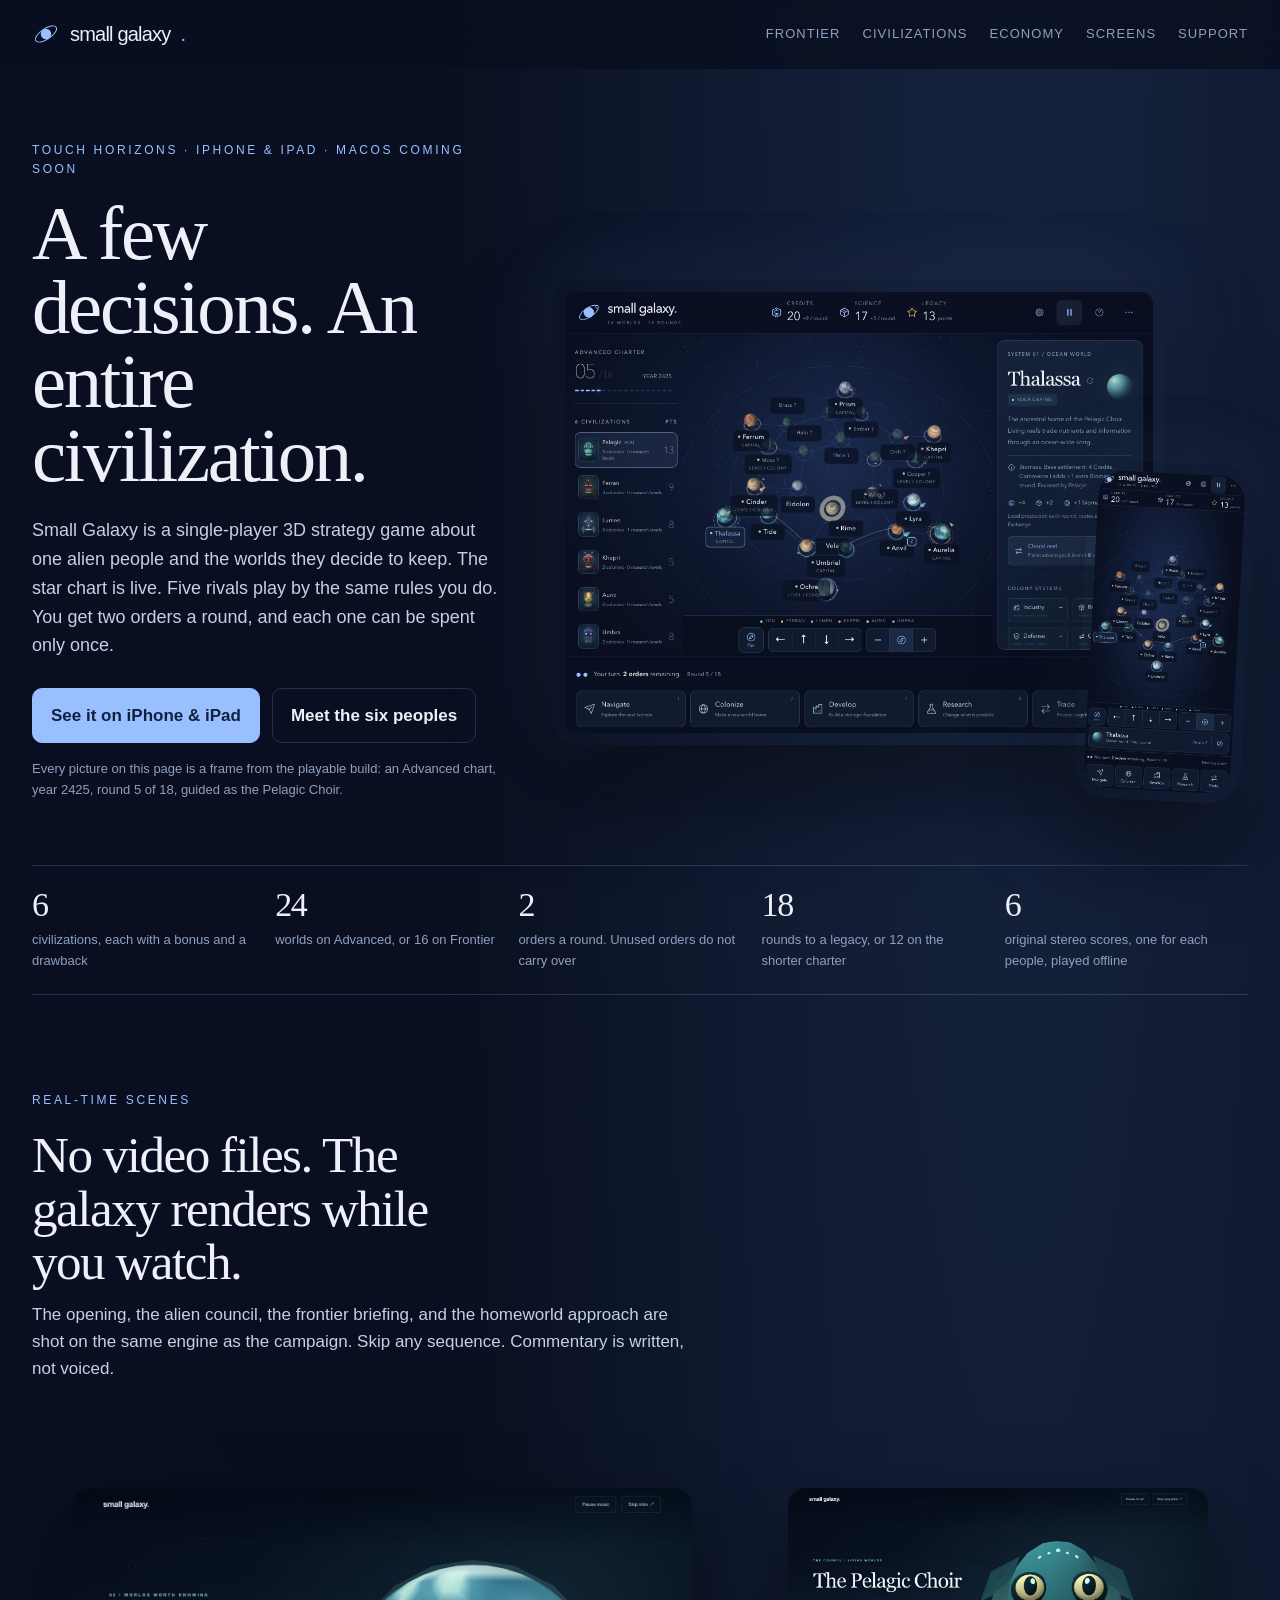
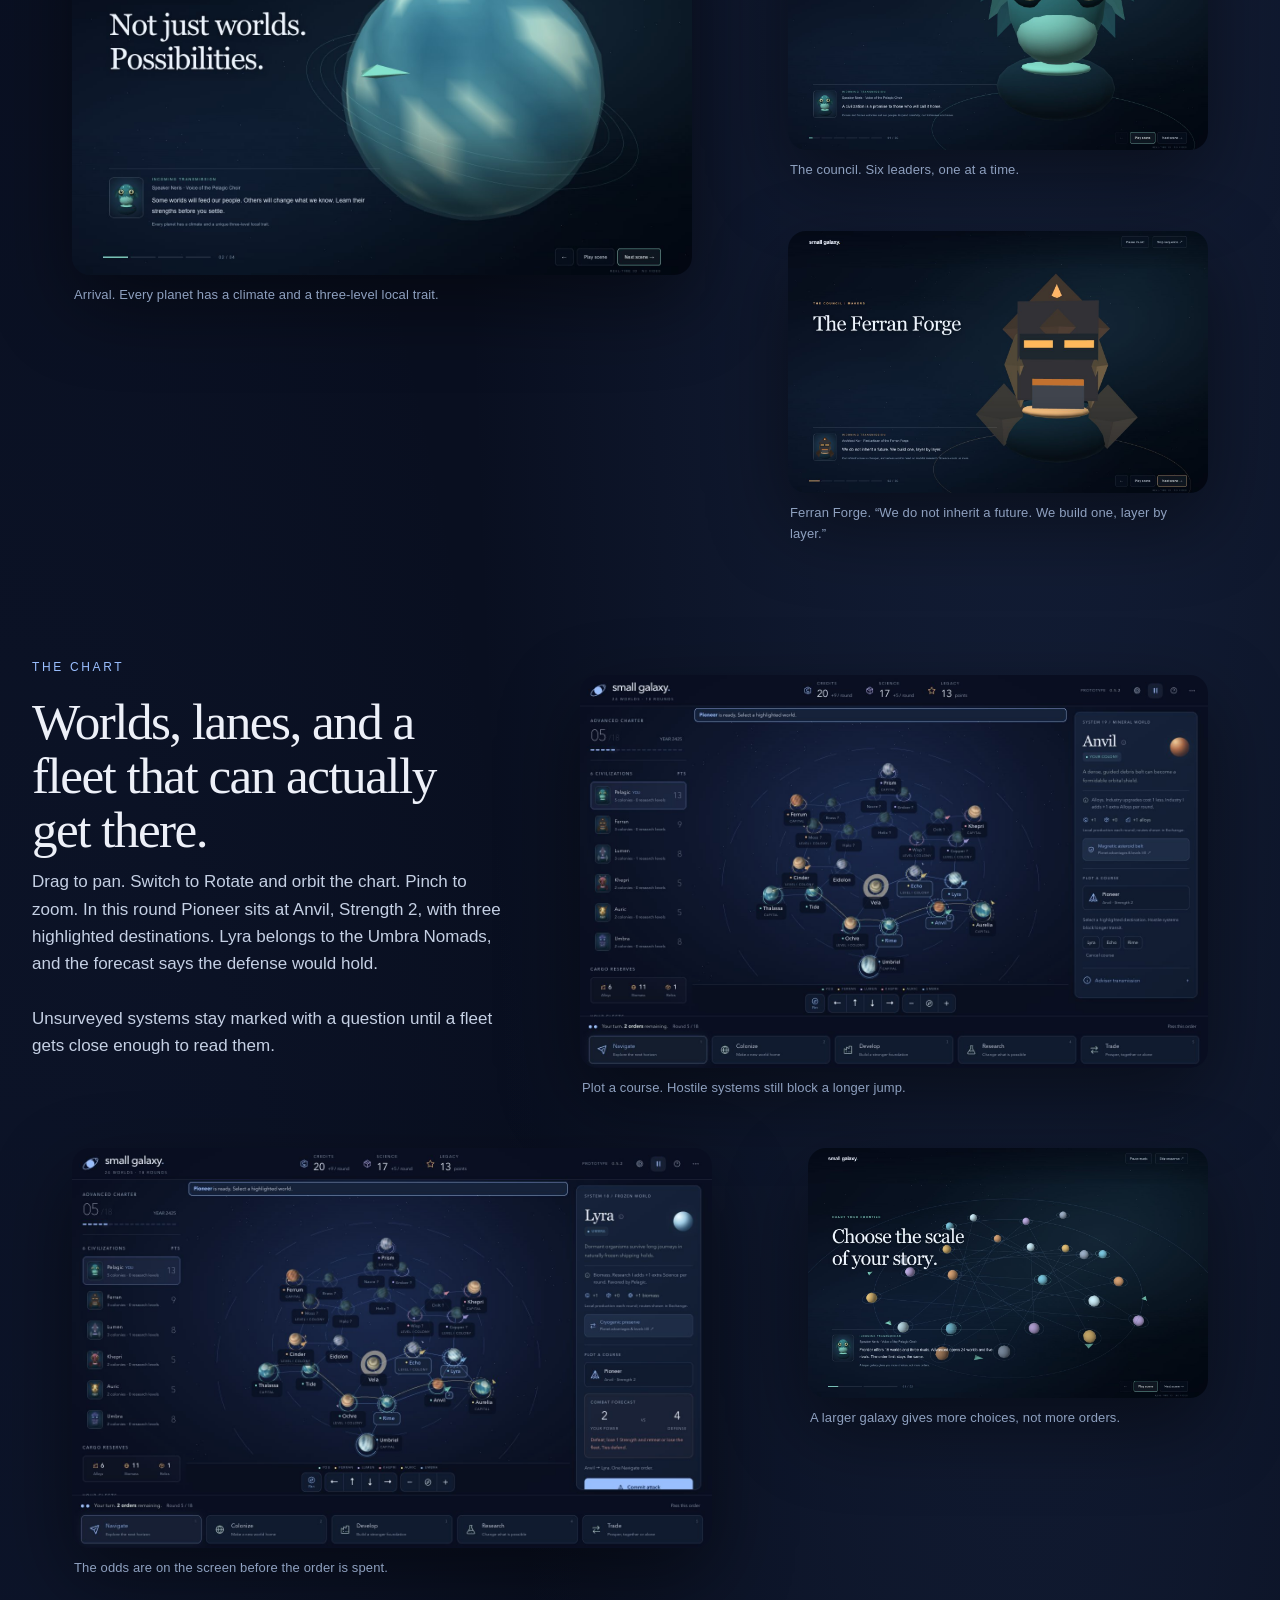
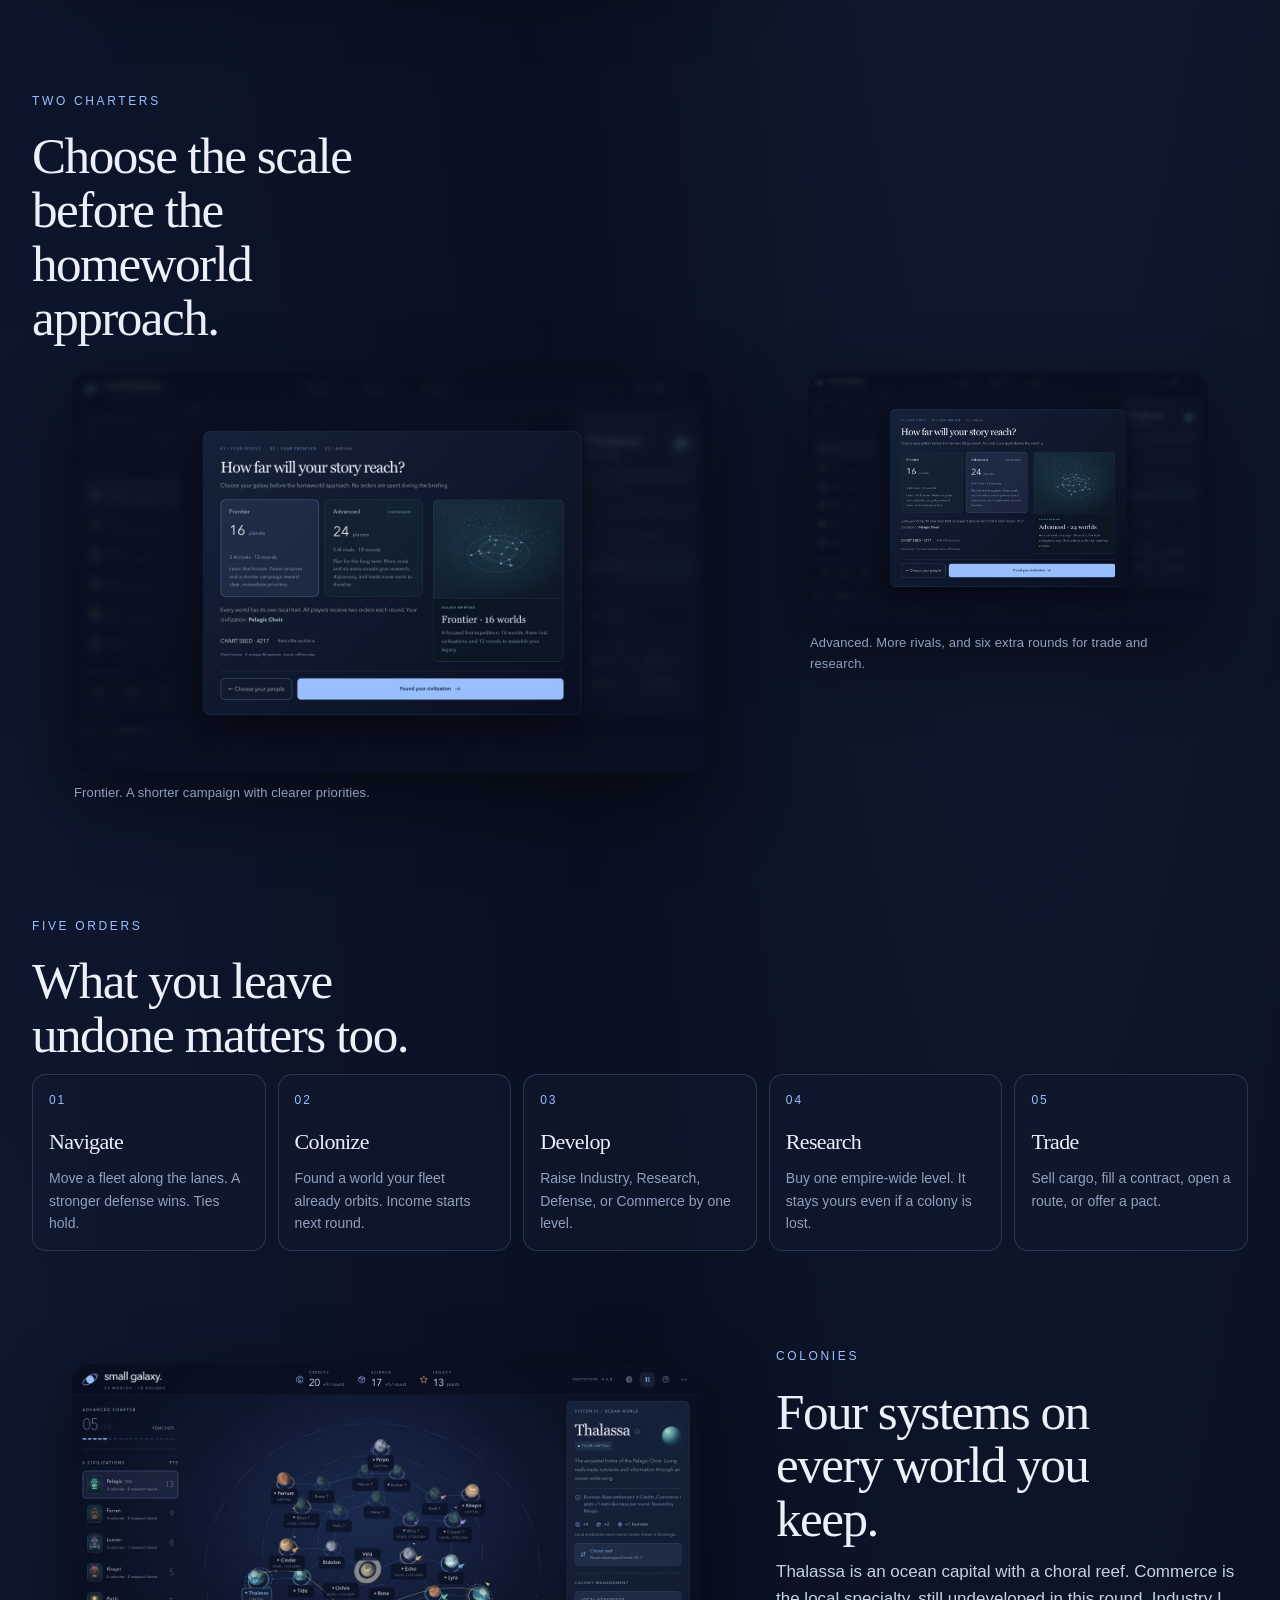
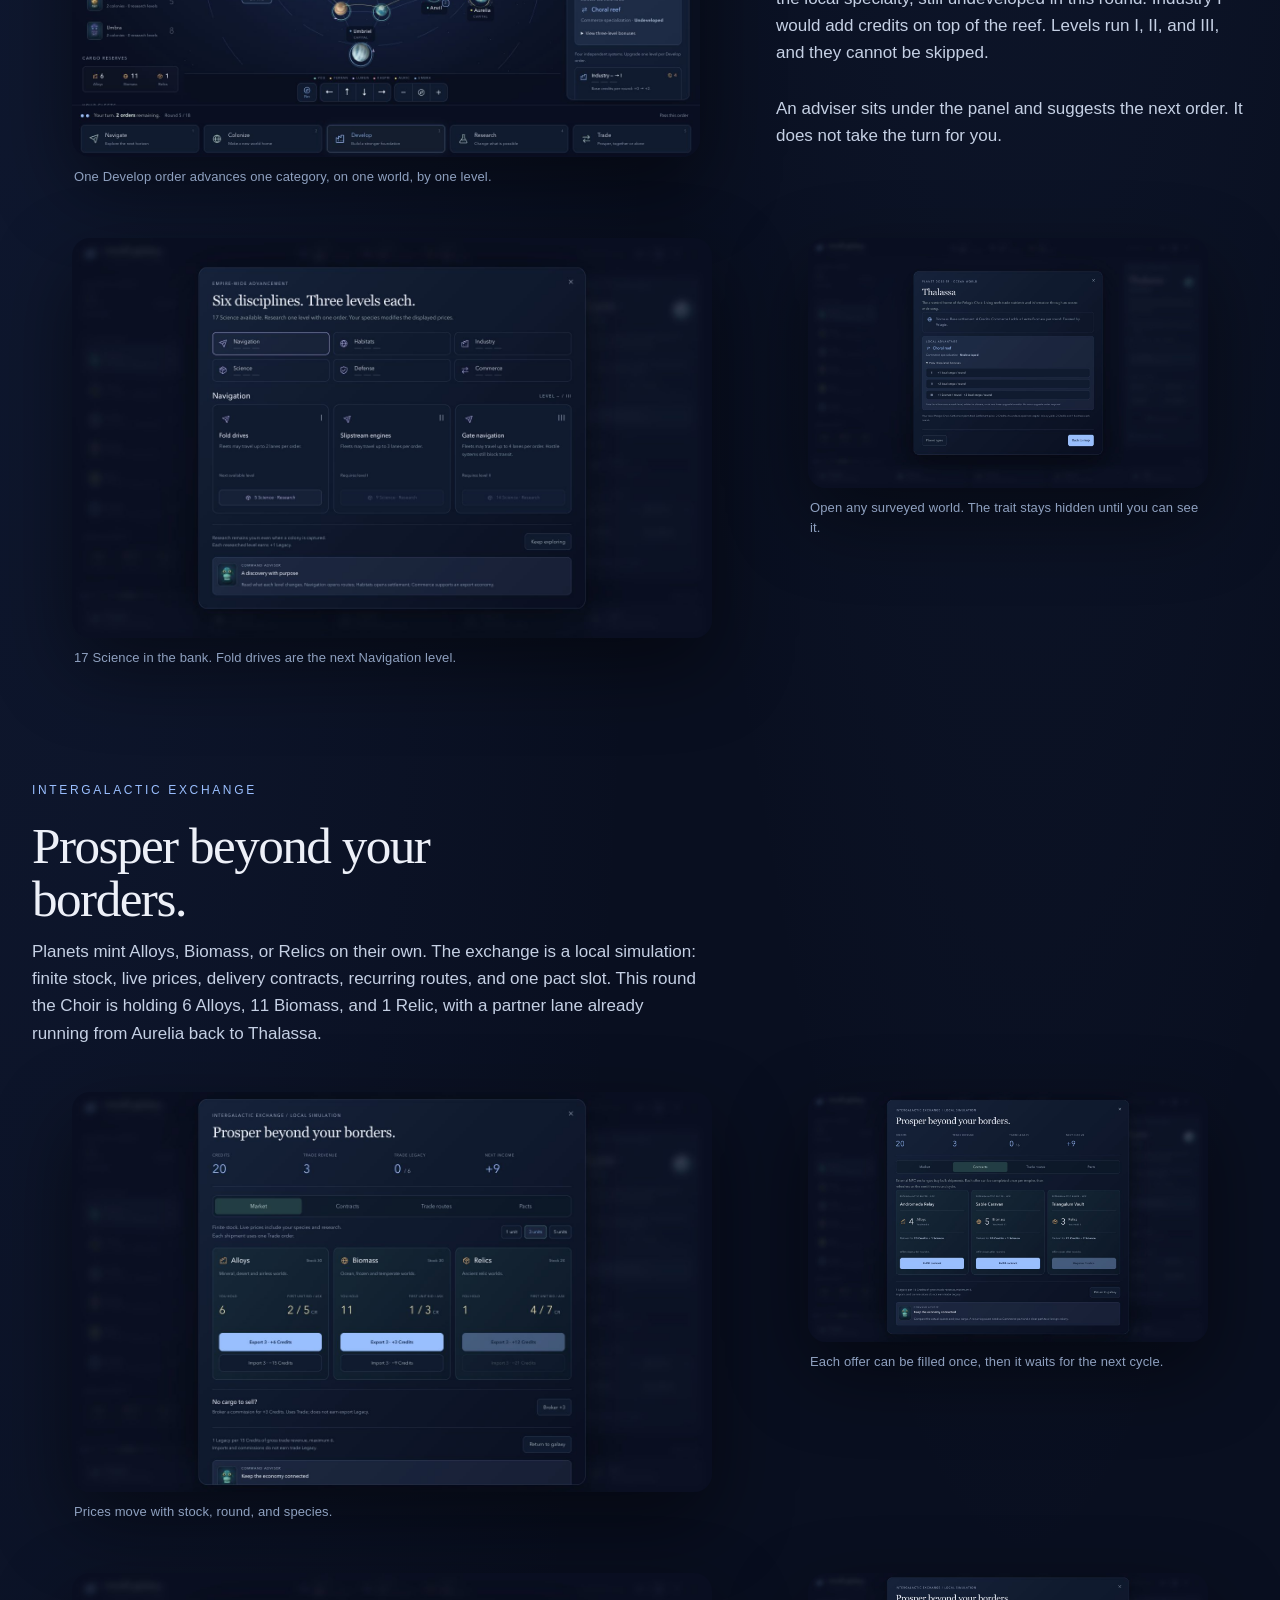
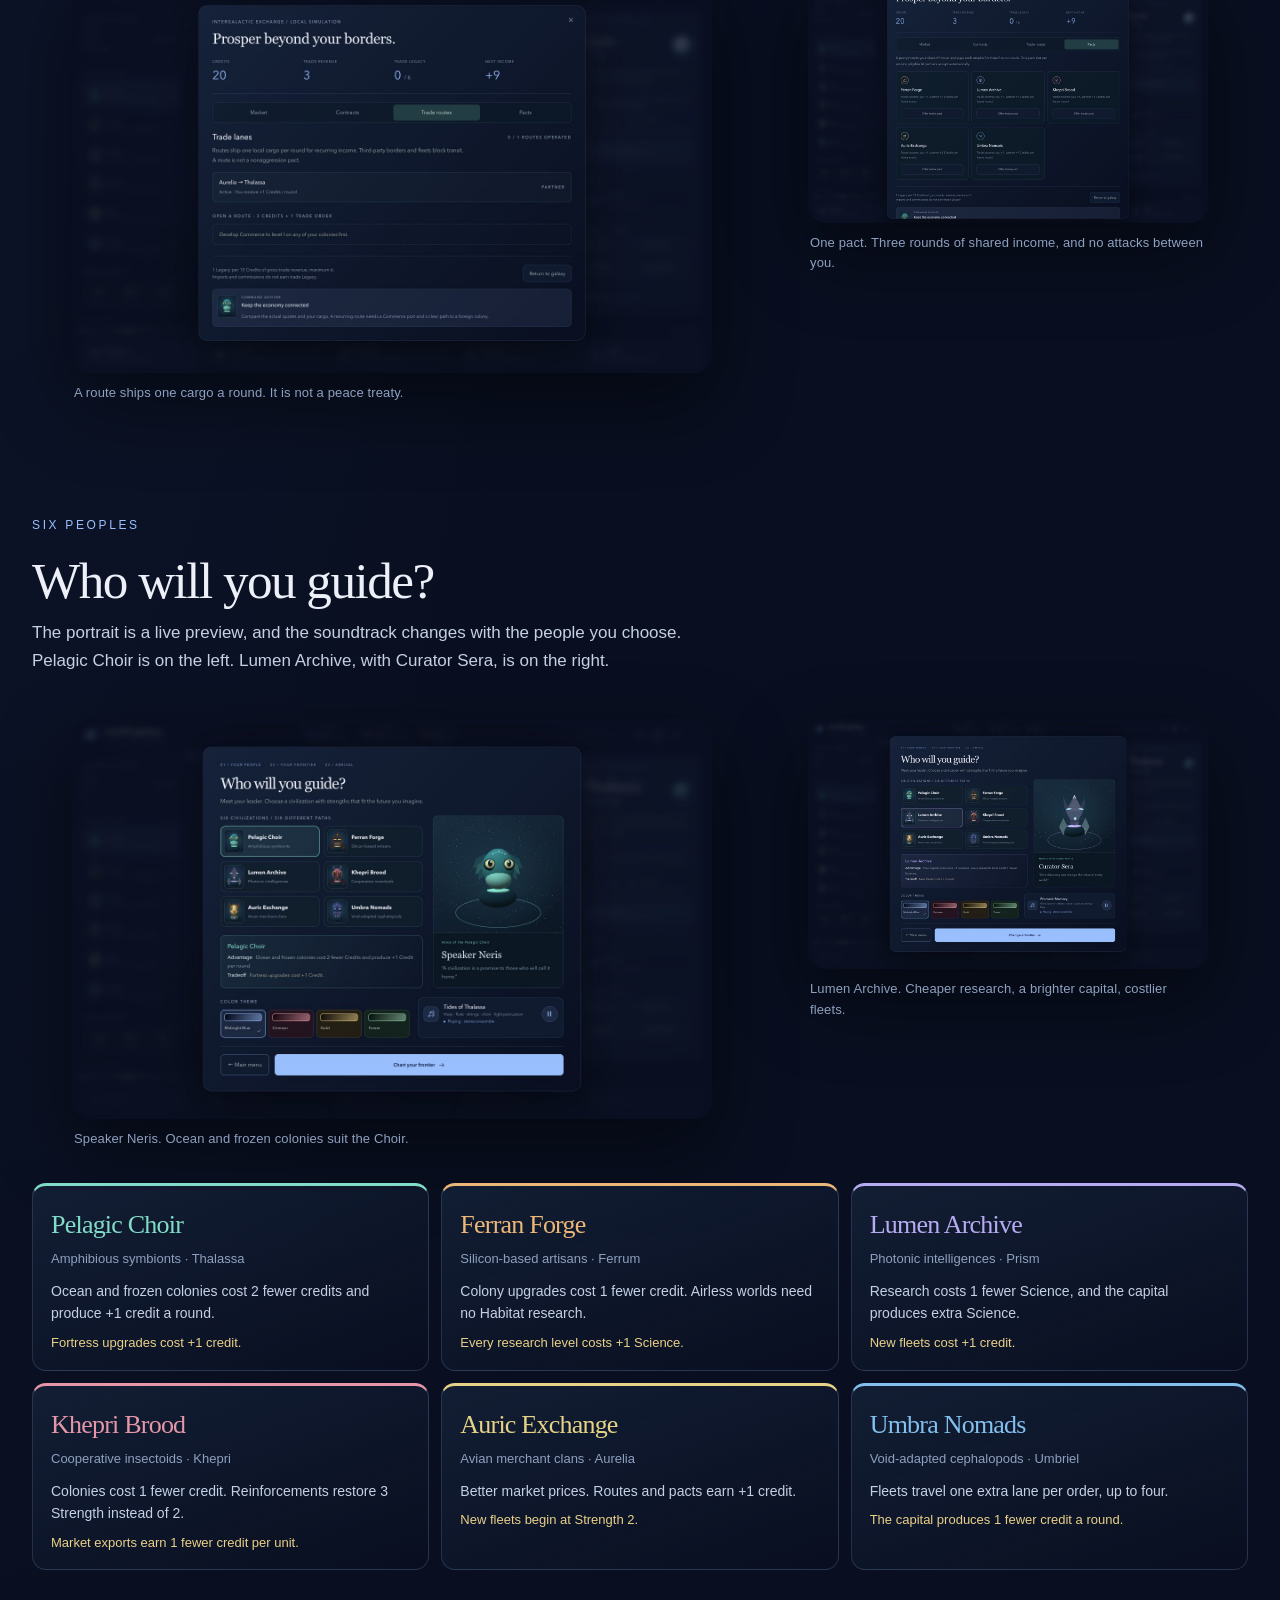
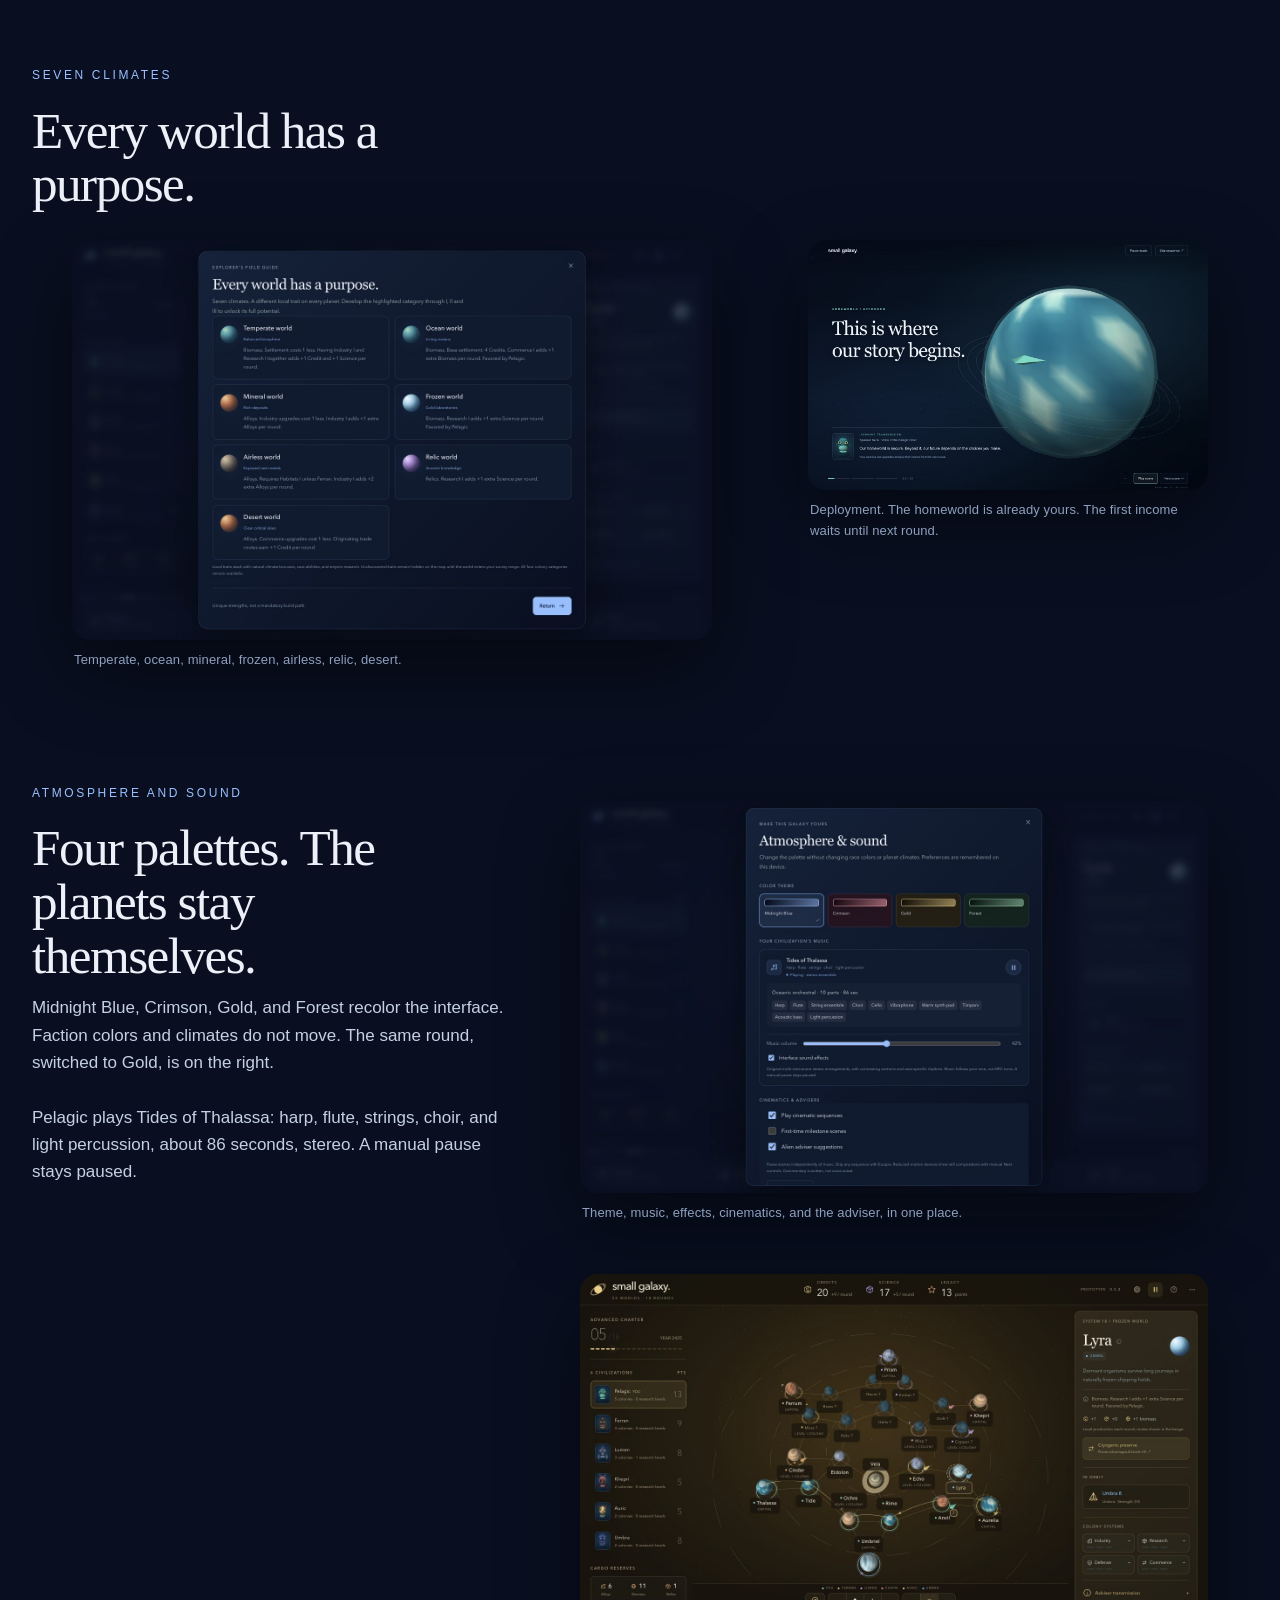
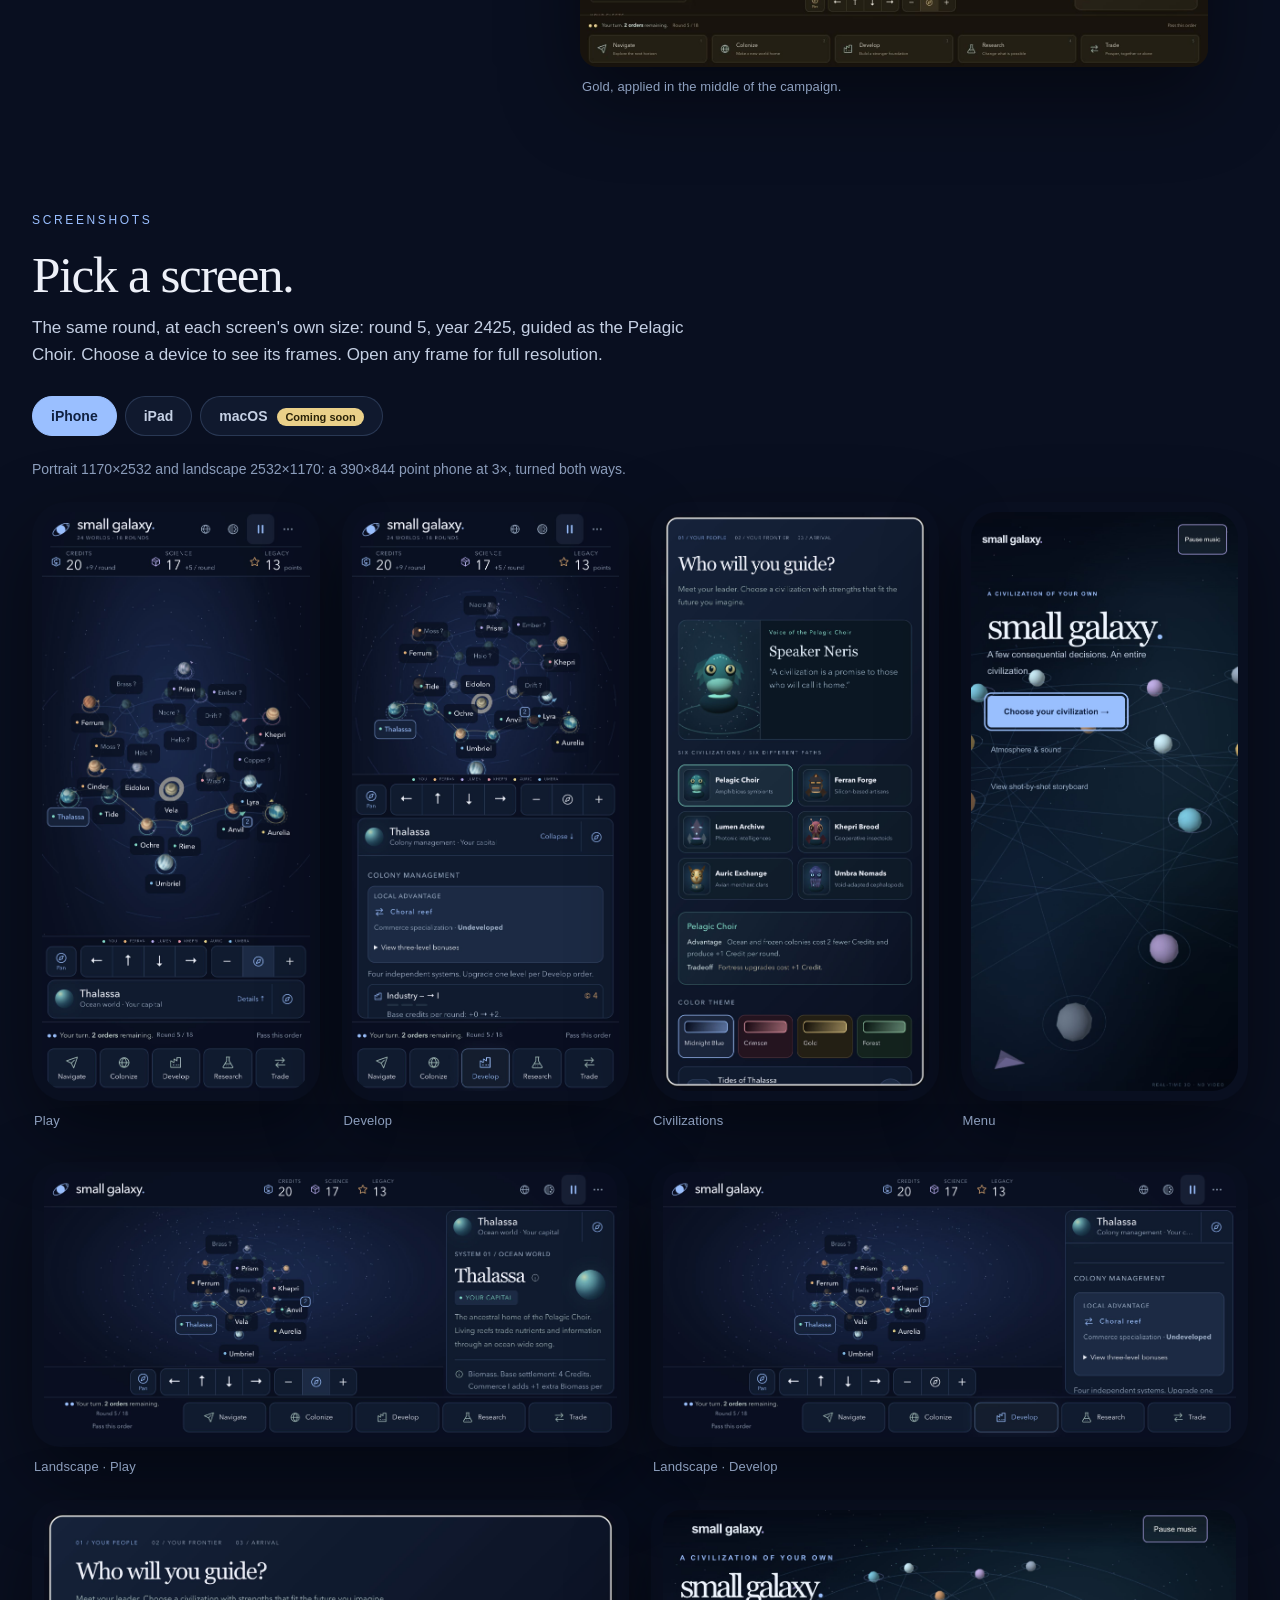
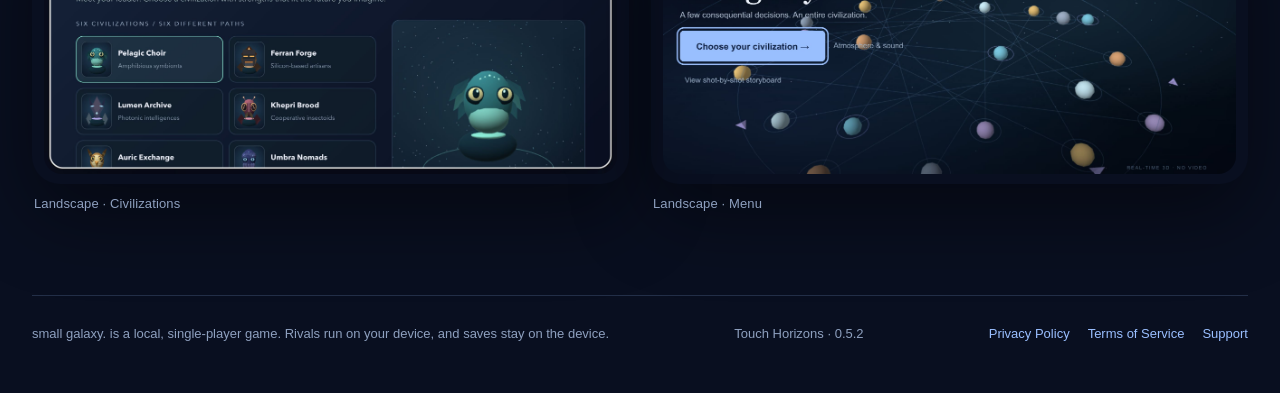
==== commit 7862a141: "update" ====
--- a/index.html
+++ b/index.html
@@ -17,7 +17,7 @@
     <a href="#frontier">Frontier</a>
     <a href="#civilizations">Civilizations</a>
     <a href="#economy">Economy</a>
-    <a href="#devices">Screens</a>
+    <a href="#screens">Screens</a>
     <a href="support.html">Support</a>
   </nav>
 </header>
@@ -25,20 +25,19 @@
 <main id="top">
   <section class="hero">
     <div>
-      <p class="kicker">Touch Horizons · Prototype 0.5.2</p>
+      <p class="kicker">Touch Horizons · iPhone &amp; iPad · macOS coming soon</p>
       <h1>A few decisions. An entire civilization.</h1>
       <p class="lede">Small Galaxy is a single-player 3D strategy game about one alien people and the worlds they decide to keep. The star chart is live. Five rivals play by the same rules you do. You get two orders a round, and each one can be spent only once.</p>
       <div class="hero-actions">
-        <a class="btn" href="#screens">Look through the campaign</a>
+        <a class="btn" href="#screens">See it on iPhone &amp; iPad</a>
+        <a class="btn ghost" href="#civilizations">Meet the six peoples</a>
       </div>
       <p class="fine">Every picture on this page is a frame from the playable build: an Advanced chart, year 2425, round 5 of 18, guided as the Pelagic Choir.</p>
     </div>
-    <figure class="hero-shot">
-      <button class="shot frame" type="button" data-shot="media/galaxy.jpg" data-caption="Round 5 on a 24-world Advanced chart. The Pelagic Choir holds five colonies and leads with 13 Legacy.">
-        <img src="media/galaxy.jpg" width="1440" height="900" alt="The Small Galaxy strategy screen: a 24-world star chart, the Pelagic Choir in the lead, and Thalassa selected as the capital.">
-      </button>
-      <figcaption class="caption">The whole empire on one screen. Credits, Science, Legacy, rivals, cargo, and the five orders.</figcaption>
-    </figure>
+    <div class="hero-art">
+      <button class="shot bezel ipad-land hero-ipad" type="button" data-shot="media/ipad-landscape-play.jpg" data-caption="iPad landscape. Round 5 on a 24-world Advanced chart. The Pelagic Choir holds five colonies and leads with 13 Legacy."><img src="media/ipad-landscape-play.jpg" width="2048" height="1536" alt="The Small Galaxy strategy screen on iPad: a 24-world star chart with the Pelagic Choir in the lead."></button>
+      <button class="shot bezel phone-port hero-phone" type="button" data-shot="media/iphone-portrait-play.jpg" data-caption="iPhone portrait. Round 5, Thalassa, two orders remaining."><img src="media/iphone-portrait-play.jpg" width="1170" height="2532" alt="Small Galaxy on iPhone in portrait."></button>
+    </div>
   </section>
 
   <ul class="facts" aria-label="What a campaign contains">
@@ -276,183 +275,64 @@
     </div>
   </section>
 
-  <section class="section" id="devices">
-    <p class="kicker">iPad and iPhone</p>
-    <h2>The same round, at each screen’s own size.</h2>
-    <p class="intro">The scenes above are a 1440×900 desktop frame. These are shot from the same build at iPad size and at iPhone screen resolution, landscape and portrait. Round 5, year 2425, Pelagic Choir. Open a frame to see it at full resolution.</p>
-
-    <div class="device-block">
-      <h3>iPad</h3>
+  <section class="section" id="screens">
+    <p class="kicker">Screenshots</p>
+    <h2>Pick a screen.</h2>
+    <p class="intro">The same round, at each screen's own size: round 5, year 2425, guided as the Pelagic Choir. Choose a device to see its frames. Open any frame for full resolution.</p>
+    <div class="tabs" role="tablist" aria-label="Device screenshots">
+      <button role="tab" id="tab-iphone" aria-controls="panel-iphone" aria-selected="true" type="button">iPhone</button>
+      <button role="tab" id="tab-ipad" aria-controls="panel-ipad" aria-selected="false" tabindex="-1" type="button">iPad</button>
+      <button role="tab" id="tab-macos" aria-controls="panel-macos" aria-selected="false" tabindex="-1" type="button">macOS <span class="pill">Coming soon</span></button>
+    </div>
+
+    <div class="panel" role="tabpanel" id="panel-iphone" aria-labelledby="tab-iphone">
+      <p class="meta">Portrait 1170×2532 and landscape 2532×1170: a 390×844 point phone at 3×, turned both ways.</p>
+      <div class="phone-row">
+        <figure><button class="shot bezel phone-port" type="button" data-shot="media/iphone-portrait-play.jpg" data-caption="iPhone portrait. Round 5, Thalassa, two orders remaining."><img src="media/iphone-portrait-play.jpg" width="1170" height="2532" alt="iPhone portrait gameplay: star chart above Thalassa and the five orders." loading="lazy"></button><figcaption class="caption">Play</figcaption></figure>
+        <figure><button class="shot bezel phone-port" type="button" data-shot="media/iphone-portrait-develop.jpg" data-caption="iPhone portrait Develop order. Industry I is offered for 4 credits."><img src="media/iphone-portrait-develop.jpg" width="1170" height="2532" alt="iPhone portrait Develop mode with the colony drawer open on Thalassa." loading="lazy"></button><figcaption class="caption">Develop</figcaption></figure>
+        <figure><button class="shot bezel phone-port" type="button" data-shot="media/iphone-portrait-races.jpg" data-caption="iPhone portrait civilization select."><img src="media/iphone-portrait-races.jpg" width="1170" height="2532" alt="iPhone portrait civilization select." loading="lazy"></button><figcaption class="caption">Civilizations</figcaption></figure>
+        <figure><button class="shot bezel phone-port" type="button" data-shot="media/iphone-portrait-menu.jpg" data-caption="iPhone portrait main menu."><img src="media/iphone-portrait-menu.jpg" width="1170" height="2532" alt="iPhone portrait main menu." loading="lazy"></button><figcaption class="caption">Menu</figcaption></figure>
+      </div>
+      <div class="land-row">
+        <figure><button class="shot bezel phone-land" type="button" data-shot="media/iphone-landscape-play.jpg" data-caption="iPhone landscape. The chart sits beside the Thalassa panel."><img src="media/iphone-landscape-play.jpg" width="2532" height="1170" alt="iPhone landscape gameplay: chart on the left, Thalassa details on the right." loading="lazy"></button><figcaption class="caption">Landscape · Play</figcaption></figure>
+        <figure><button class="shot bezel phone-land" type="button" data-shot="media/iphone-landscape-develop.jpg" data-caption="iPhone landscape Develop order."><img src="media/iphone-landscape-develop.jpg" width="2532" height="1170" alt="iPhone landscape Develop mode." loading="lazy"></button><figcaption class="caption">Landscape · Develop</figcaption></figure>
+        <figure><button class="shot bezel phone-land" type="button" data-shot="media/iphone-landscape-races.jpg" data-caption="iPhone landscape civilization select."><img src="media/iphone-landscape-races.jpg" width="2532" height="1170" alt="iPhone landscape civilization select." loading="lazy"></button><figcaption class="caption">Landscape · Civilizations</figcaption></figure>
+        <figure><button class="shot bezel phone-land" type="button" data-shot="media/iphone-landscape-menu.jpg" data-caption="iPhone landscape main menu."><img src="media/iphone-landscape-menu.jpg" width="2532" height="1170" alt="iPhone landscape main menu over the star chart." loading="lazy"></button><figcaption class="caption">Landscape · Menu</figcaption></figure>
+      </div>
+    </div>
+
+    <div class="panel" role="tabpanel" id="panel-ipad" aria-labelledby="tab-ipad" hidden>
       <p class="meta">Landscape 2048×1536, from a 1024×768 point screen. Portrait 1536×2048, from 768×1024.</p>
-      <div class="ipad-stage">
-        <figure>
-          <button class="shot bezel ipad-land" type="button" data-shot="media/ipad-landscape-play.jpg" data-caption="iPad landscape, 2048×1536. Round 5 with the full chart, rival list, and five orders.">
-            <img src="media/ipad-landscape-play.jpg" width="2048" height="1536" alt="iPad landscape gameplay at 2048 by 1536 pixels, showing the 24-world chart, Thalassa, and the five orders.">
-          </button>
-          <figcaption class="caption">Landscape · 2048×1536</figcaption>
-        </figure>
-        <figure>
-          <button class="shot bezel ipad-port" type="button" data-shot="media/ipad-portrait-play.jpg" data-caption="iPad portrait, 1536×2048. The chart fills the screen and Thalassa sits in the drawer.">
-            <img src="media/ipad-portrait-play.jpg" width="1536" height="2048" alt="iPad portrait gameplay at 1536 by 2048 pixels, with the star chart above the Thalassa drawer and five orders.">
-          </button>
-          <figcaption class="caption">Portrait · 1536×2048</figcaption>
-        </figure>
-      </div>
-      <div class="more-shots">
-        <figure class="span2">
-          <button class="shot frame" type="button" data-shot="media/ipad-landscape-menu.jpg" data-caption="iPad landscape menu, 2048×1536.">
-            <img src="media/ipad-landscape-menu.jpg" width="2048" height="1536" alt="iPad landscape main menu at 2048 by 1536 pixels, title small galaxy over the star chart.">
-          </button>
-          <figcaption class="caption">Menu · landscape</figcaption>
-        </figure>
-        <figure>
-          <button class="shot frame" type="button" data-shot="media/ipad-portrait-races.jpg" data-caption="iPad portrait civilization select, 1536×2048. Speaker Neris beside the six peoples.">
-            <img src="media/ipad-portrait-races.jpg" width="1536" height="2048" alt="iPad portrait race selection at 1536 by 2048 pixels, with Speaker Neris and six civilizations.">
-          </button>
-          <figcaption class="caption">Civilizations · portrait</figcaption>
-        </figure>
-        <figure class="span2">
-          <button class="shot frame" type="button" data-shot="media/ipad-landscape-races.jpg" data-caption="iPad landscape civilization select, 2048×1536.">
-            <img src="media/ipad-landscape-races.jpg" width="2048" height="1536" alt="iPad landscape civilization select at 2048 by 1536 pixels.">
-          </button>
-          <figcaption class="caption">Civilizations · landscape</figcaption>
-        </figure>
-        <figure>
-          <button class="shot frame" type="button" data-shot="media/ipad-portrait-menu.jpg" data-caption="iPad portrait menu, 1536×2048.">
-            <img src="media/ipad-portrait-menu.jpg" width="1536" height="2048" alt="iPad portrait main menu at 1536 by 2048 pixels.">
-          </button>
-          <figcaption class="caption">Menu · portrait</figcaption>
-        </figure>
-            <img src="media/ipad-landscape-develop.jpg" width="2048" height="1536" alt="iPad landscape Develop mode at 2048 by 1536 pixels, Thalassa selected and colony management open.">
-          </button>
-          <figcaption class="caption">Develop · landscape</figcaption>
-        </figure>
-        <figure>
-          <button class="shot frame" type="button" data-shot="media/ipad-portrait-develop.jpg" data-caption="iPad portrait Develop order, 1536×2048.">
-            <img src="media/ipad-portrait-develop.jpg" width="1536" height="2048" alt="iPad portrait Develop mode at 1536 by 2048 pixels.">
-          </button>
-          <figcaption class="caption">Develop · portrait</figcaption>
-        </figure>
-      </div>
-    </div>
-
-    <div class="device-block">
-      <h3>iPhone</h3>
-      <p class="meta">Portrait 1170×2532 and landscape 2532×1170. That is a 390×844 point phone at 3×, turned both ways.</p>
-      <div class="phone-stage">
-        <figure>
-          <button class="shot bezel phone-port" type="button" data-shot="media/iphone-portrait-play.jpg" data-caption="iPhone portrait, 1170×2532. Round 5, Thalassa, two orders remaining.">
-            <img src="media/iphone-portrait-play.jpg" width="1170" height="2532" alt="iPhone portrait gameplay at 1170 by 2532 pixels, star chart above Thalassa and the five orders.">
-          </button>
-          <figcaption class="caption">Portrait · 1170×2532</figcaption>
-        </figure>
-        <figure>
-          <button class="shot bezel phone-land" type="button" data-shot="media/iphone-landscape-play.jpg" data-caption="iPhone landscape, 2532×1170. The chart sits beside the Thalassa panel.">
-            <img src="media/iphone-landscape-play.jpg" width="2532" height="1170" alt="iPhone landscape gameplay at 2532 by 1170 pixels, chart on the left and Thalassa details on the right.">
-          </button>
-          <figcaption class="caption">Landscape · 2532×1170</figcaption>
-        </figure>
-      </div>
-      <div class="more-shots">
-        <figure>
-          <button class="shot frame" type="button" data-shot="media/iphone-portrait-menu.jpg" data-caption="iPhone portrait menu, 1170×2532.">
-            <img src="media/iphone-portrait-menu.jpg" width="1170" height="2532" alt="iPhone portrait main menu at 1170 by 2532 pixels.">
-          </button>
-          <figcaption class="caption">Menu · portrait</figcaption>
-        </figure>
-        <figure>
-          <button class="shot frame" type="button" data-shot="media/iphone-portrait-races.jpg" data-caption="iPhone portrait civilization select, 1170×2532.">
-            <img src="media/iphone-portrait-races.jpg" width="1170" height="2532" alt="iPhone portrait civilization select at 1170 by 2532 pixels.">
-          </button>
-          <figcaption class="caption">Civilizations · portrait</figcaption>
-        </figure>
-        <figure>
-          <button class="shot frame" type="button" data-shot="media/iphone-portrait-develop.jpg" data-caption="iPhone portrait Develop order, 1170×2532. Industry I is offered for 4 credits.">
-            <img src="media/iphone-portrait-develop.jpg" width="1170" height="2532" alt="iPhone portrait Develop mode at 1170 by 2532 pixels, with the colony drawer open on Thalassa.">
-          </button>
-          <figcaption class="caption">Develop · portrait</figcaption>
-        </figure>
-        <figure class="span2">
-          <button class="shot frame" type="button" data-shot="media/iphone-landscape-menu.jpg" data-caption="iPhone landscape menu, 2532×1170.">
-            <img src="media/iphone-landscape-menu.jpg" width="2532" height="1170" alt="iPhone landscape main menu at 2532 by 1170 pixels, title over the star chart.">
-          </button>
-          <figcaption class="caption">Menu · landscape</figcaption>
-        </figure>
-        <figure class="span2">
-          <button class="shot frame" type="button" data-shot="media/iphone-landscape-races.jpg" data-caption="iPhone landscape civilization select, 2532×1170.">
-            <img src="media/iphone-landscape-races.jpg" width="2532" height="1170" alt="iPhone landscape civilization select at 2532 by 1170 pixels.">
-          </button>
-          <figcaption class="caption">Civilizations · landscape</figcaption>
-        </figure>
-            <img src="media/iphone-landscape-develop.jpg" width="2532" height="1170" alt="iPhone landscape Develop mode at 2532 by 1170 pixels.">
-          </button>
-          <figcaption class="caption">Develop · landscape</figcaption>
-        </figure>
-      </div>
-    </div>
-  </section>
-
-  <section class="section" id="screens">
-    <p class="kicker">The campaign, frame by frame</p>
-    <h2>Screenshots from the build.</h2>
-    <p class="intro">Open any frame. These are the same scenes as above, plus the title card, the opening chart, and the field guide, collected in one place.</p>
-    <div class="gallery">
-      <figure>
-        <button class="shot frame" type="button" data-shot="media/menu.jpg" data-caption="Title card. small galaxy. A few consequential decisions. An entire civilization.">
-          <img src="media/menu.jpg" width="1440" height="900" alt="Main menu over a wide 3D star chart, with the title small galaxy.">
-        </button>
-        <figcaption class="caption">Title</figcaption>
-      </figure>
-      <figure>
-        <button class="shot frame" type="button" data-shot="media/arrival.jpg" data-caption="First shot of the opening. Pathfinder Ilyr of the Umbra Nomads.">
-          <img src="media/arrival.jpg" width="1440" height="900" alt="Opening cinematic titled Every journey begins with a small horizon, over a distant galaxy chart.">
-        </button>
-        <figcaption class="caption">Opening</figcaption>
-      </figure>
-      <figure>
-        <button class="shot frame" type="button" data-shot="media/guide.jpg" data-caption="Field guide: explore, develop, research, trade, connect, and make the species matter.">
-          <img src="media/guide.jpg" width="1440" height="900" alt="How to play dialog titled A civilization, not a to-do list, with six illustrated rules.">
-        </button>
-        <figcaption class="caption">Field guide</figcaption>
-      </figure>
-      <figure>
-        <button class="shot frame" type="button" data-shot="media/galaxy.jpg" data-caption="Full campaign view, round 5, Pelagic Choir leading.">
-          <img src="media/galaxy.jpg" width="1440" height="900" alt="Full desktop campaign with the star chart, rival list, and command dock.">
-        </button>
-        <figcaption class="caption">Round 5</figcaption>
-      </figure>
-      <figure>
-        <button class="shot frame" type="button" data-shot="media/navigate.jpg" data-caption="Navigate order from Anvil.">
-          <img src="media/navigate.jpg" width="1440" height="900" alt="Navigate mode with Pioneer ready to leave Anvil.">
-        </button>
-        <figcaption class="caption">Navigate</figcaption>
-      </figure>
-      <figure>
-        <button class="shot frame" type="button" data-shot="media/launch.jpg" data-caption="Attack forecast against Lyra.">
-          <img src="media/launch.jpg" width="1440" height="900" alt="Combat forecast before attacking the frozen world Lyra.">
-        </button>
-        <figcaption class="caption">Forecast</figcaption>
-      </figure>
-      <figure>
-        <button class="shot frame" type="button" data-shot="media/develop.jpg" data-caption="Develop Thalassa.">
-          <img src="media/develop.jpg" width="1440" height="900" alt="Colony development panel for the capital Thalassa.">
-        </button>
-        <figcaption class="caption">Develop</figcaption>
-      </figure>
-      <figure>
-        <button class="shot frame" type="button" data-shot="media/research.jpg" data-caption="Six research disciplines.">
-          <img src="media/research.jpg" width="1440" height="900" alt="Research screen for Navigation and the other five disciplines.">
-        </button>
-        <figcaption class="caption">Research</figcaption>
-      </figure>
-      <figure>
-        <button class="shot frame" type="button" data-shot="media/market.jpg" data-caption="Cargo market.">
-          <img src="media/market.jpg" width="1440" height="900" alt="Market prices for Alloys, Biomass, and Relics.">
-        </button>
-        <figcaption class="caption">Market</figcaption>
-      </figure>
-    </div>
-    <p class="note">The frames in this strip are 1440×900 desktop shots. iPad frames are 2048×1536 landscape and 1536×2048 portrait. iPhone frames are 1170×2532 portrait and 2532×1170 landscape.</p>
+      <div class="ipad-feature">
+        <figure><button class="shot bezel ipad-land" type="button" data-shot="media/ipad-landscape-play.jpg" data-caption="iPad landscape. Round 5 with the full chart, rival list, and five orders."><img src="media/ipad-landscape-play.jpg" width="2048" height="1536" alt="iPad landscape gameplay: the 24-world chart, Thalassa, and the five orders." loading="lazy"></button><figcaption class="caption">Landscape · Play</figcaption></figure>
+        <figure><button class="shot bezel ipad-port" type="button" data-shot="media/ipad-portrait-play.jpg" data-caption="iPad portrait. The chart fills the screen and Thalassa sits in the drawer."><img src="media/ipad-portrait-play.jpg" width="1536" height="2048" alt="iPad portrait gameplay: star chart above the Thalassa drawer." loading="lazy"></button><figcaption class="caption">Portrait · Play</figcaption></figure>
+      </div>
+      <div class="ipad-grid">
+        <figure><button class="shot bezel ipad-land" type="button" data-shot="media/ipad-landscape-develop.jpg" data-caption="iPad landscape Develop order."><img src="media/ipad-landscape-develop.jpg" width="2048" height="1536" alt="iPad landscape Develop mode, Thalassa selected." loading="lazy"></button><figcaption class="caption">Landscape · Develop</figcaption></figure>
+        <figure><button class="shot bezel ipad-land" type="button" data-shot="media/ipad-landscape-races.jpg" data-caption="iPad landscape civilization select."><img src="media/ipad-landscape-races.jpg" width="2048" height="1536" alt="iPad landscape civilization select." loading="lazy"></button><figcaption class="caption">Landscape · Civilizations</figcaption></figure>
+        <figure><button class="shot bezel ipad-land" type="button" data-shot="media/ipad-landscape-menu.jpg" data-caption="iPad landscape main menu."><img src="media/ipad-landscape-menu.jpg" width="2048" height="1536" alt="iPad landscape main menu over the star chart." loading="lazy"></button><figcaption class="caption">Landscape · Menu</figcaption></figure>
+      </div>
+      <div class="ipad-grid ports">
+        <figure><button class="shot bezel ipad-port" type="button" data-shot="media/ipad-portrait-develop.jpg" data-caption="iPad portrait Develop order."><img src="media/ipad-portrait-develop.jpg" width="1536" height="2048" alt="iPad portrait Develop mode." loading="lazy"></button><figcaption class="caption">Portrait · Develop</figcaption></figure>
+        <figure><button class="shot bezel ipad-port" type="button" data-shot="media/ipad-portrait-races.jpg" data-caption="iPad portrait civilization select. Speaker Neris beside the six peoples."><img src="media/ipad-portrait-races.jpg" width="1536" height="2048" alt="iPad portrait civilization select." loading="lazy"></button><figcaption class="caption">Portrait · Civilizations</figcaption></figure>
+        <figure><button class="shot bezel ipad-port" type="button" data-shot="media/ipad-portrait-menu.jpg" data-caption="iPad portrait main menu."><img src="media/ipad-portrait-menu.jpg" width="1536" height="2048" alt="iPad portrait main menu." loading="lazy"></button><figcaption class="caption">Portrait · Menu</figcaption></figure>
+      </div>
+    </div>
+
+    <div class="panel" role="tabpanel" id="panel-macos" aria-labelledby="tab-macos" hidden>
+      <p class="soon"><strong>Coming soon.</strong> The macOS version is not out yet. These 1440×900 frames come from the desktop build we are testing.</p>
+      <div class="gallery">
+        <figure><button class="shot frame" type="button" data-shot="media/menu.jpg" data-caption="Title card. small galaxy. A few consequential decisions. An entire civilization."><img src="media/menu.jpg" width="1440" height="900" alt="Main menu over a wide 3D star chart." loading="lazy"></button><figcaption class="caption">Title</figcaption></figure>
+        <figure><button class="shot frame" type="button" data-shot="media/galaxy.jpg" data-caption="Full campaign view, round 5, Pelagic Choir leading."><img src="media/galaxy.jpg" width="1440" height="900" alt="Full desktop campaign with the star chart, rival list, and command dock." loading="lazy"></button><figcaption class="caption">Round 5</figcaption></figure>
+        <figure><button class="shot frame" type="button" data-shot="media/navigate.jpg" data-caption="Navigate order from Anvil."><img src="media/navigate.jpg" width="1440" height="900" alt="Navigate mode with Pioneer ready to leave Anvil." loading="lazy"></button><figcaption class="caption">Navigate</figcaption></figure>
+        <figure><button class="shot frame" type="button" data-shot="media/develop.jpg" data-caption="Develop Thalassa."><img src="media/develop.jpg" width="1440" height="900" alt="Colony development panel for the capital Thalassa." loading="lazy"></button><figcaption class="caption">Develop</figcaption></figure>
+        <figure><button class="shot frame" type="button" data-shot="media/research.jpg" data-caption="Six research disciplines."><img src="media/research.jpg" width="1440" height="900" alt="Research screen for Navigation and the other five disciplines." loading="lazy"></button><figcaption class="caption">Research</figcaption></figure>
+        <figure><button class="shot frame" type="button" data-shot="media/market.jpg" data-caption="Cargo market."><img src="media/market.jpg" width="1440" height="900" alt="Market prices for Alloys, Biomass, and Relics." loading="lazy"></button><figcaption class="caption">Market</figcaption></figure>
+        <figure><button class="shot frame" type="button" data-shot="media/races.jpg" data-caption="Race selection. Pelagic Choir is selected."><img src="media/races.jpg" width="1440" height="900" alt="Civilization select showing six races and a 3D preview of Speaker Neris." loading="lazy"></button><figcaption class="caption">Civilizations</figcaption></figure>
+        <figure><button class="shot frame" type="button" data-shot="media/guide.jpg" data-caption="Field guide: explore, develop, research, trade, connect, and make the species matter."><img src="media/guide.jpg" width="1440" height="900" alt="How to play dialog titled A civilization, not a to-do list." loading="lazy"></button><figcaption class="caption">Field guide</figcaption></figure>
+        <figure><button class="shot frame" type="button" data-shot="media/arrival.jpg" data-caption="First shot of the opening. Pathfinder Ilyr of the Umbra Nomads."><img src="media/arrival.jpg" width="1440" height="900" alt="Opening cinematic over a distant galaxy chart." loading="lazy"></button><figcaption class="caption">Opening</figcaption></figure>
+      </div>
+    </div>
   </section>
 </main>
 
@@ -480,6 +360,27 @@
   cap.textContent = shot.dataset.caption || view.alt;
   viewer.showModal();
 });
+viewer.addEventListener('click', e => { if (e.target === viewer) viewer.close(); });
+
+// Screenshot tabs: only the chosen device's frames are shown.
+const tabs = [...document.querySelectorAll('[role="tab"]')];
+function selectTab(tab) {
+  tabs.forEach(t => {
+    const on = t === tab;
+    t.setAttribute('aria-selected', on);
+    t.tabIndex = on ? 0 : -1;
+    document.getElementById(t.getAttribute('aria-controls')).hidden = !on;
+  });
+}
+tabs.forEach((t, i) => {
+  t.addEventListener('click', () => selectTab(t));
+  t.addEventListener('keydown', e => {
+    const d = { ArrowRight: 1, ArrowLeft: -1 }[e.key];
+    if (!d) return;
+    const n = tabs[(i + d + tabs.length) % tabs.length];
+    n.focus(); selectTab(n);
+  });
+});
 </script>
 </body>
 </html>
--- a/styles.css
+++ b/styles.css
@@ -259,21 +259,43 @@
 .races p { margin: 0; color: var(--body); font-size: 14px; }
 .races .drawback { margin-top: 8px; color: var(--amber); font-size: 13px; }
 
-.device-block { margin-top: 42px; }
-.device-block h3 { margin: 0; font-size: 34px; }
-.device-block .meta { margin: 8px 0 18px; color: var(--muted); font-size: 14px; max-width: 46rem; }
-.ipad-stage {
-  display: grid;
-  grid-template-columns: minmax(0, 1.45fr) minmax(200px, 0.55fr);
-  gap: 18px;
-  align-items: start;
-}
-.phone-stage {
-  display: grid;
-  grid-template-columns: minmax(180px, 250px) minmax(0, 1fr);
-  gap: 22px;
-  align-items: center;
-}
+[hidden] { display: none !important; }
+
+.hero-art { position: relative; padding: 0 0 56px; }
+.hero-art .hero-ipad { width: 88%; }
+.hero-art .hero-phone { position: absolute; right: 0; bottom: 0; width: 24%; transform: rotate(3deg); }
+.hero-art .bezel { box-shadow: 0 40px 90px rgba(0, 0, 0, 0.55), 0 0 80px rgba(120, 160, 255, 0.12); }
+
+.tabs { display: flex; flex-wrap: wrap; gap: 8px; margin: 8px 0 22px; }
+.tabs [role="tab"] {
+  font: 600 14px/1 var(--sans);
+  padding: 12px 18px;
+  border-radius: 999px;
+  border: 1px solid var(--line);
+  background: var(--bg-raise);
+  color: var(--body);
+  cursor: pointer;
+}
+.tabs [role="tab"]:hover { border-color: var(--accent); }
+.tabs [aria-selected="true"] { background: var(--accent); color: var(--accent-ink); border-color: var(--accent); }
+.pill { margin-left: 6px; padding: 3px 8px; border-radius: 999px; background: var(--amber); color: #2a2208; font-size: 11px; }
+.panel .meta { margin: 0 0 22px; color: var(--muted); font-size: 14px; max-width: 46rem; }
+.panel figure { margin: 0; }
+.soon {
+  margin: 0 0 22px;
+  padding: 14px 18px;
+  border: 1px solid rgba(234, 208, 137, 0.35);
+  border-radius: 14px;
+  background: rgba(234, 208, 137, 0.08);
+  color: var(--body);
+  font-size: 14px;
+}
+.soon strong { color: var(--amber); }
+
+.phone-row { display: grid; grid-template-columns: repeat(4, minmax(0, 1fr)); gap: 22px; align-items: start; }
+.land-row { display: grid; grid-template-columns: repeat(2, minmax(0, 1fr)); gap: 22px; margin-top: 30px; }
+.ipad-feature { display: grid; grid-template-columns: minmax(0, 1.5fr) minmax(0, 0.7fr); gap: 22px; align-items: center; }
+.ipad-grid { display: grid; grid-template-columns: repeat(3, minmax(0, 1fr)); gap: 22px; margin-top: 30px; align-items: start; }
 .bezel {
   background: #05080f;
   border: 1px solid var(--line);
@@ -285,22 +307,15 @@
 .bezel img { border-radius: 12px; }
 .bezel.phone-port img { border-radius: 26px; }
 .bezel.phone-land img { border-radius: 18px; }
-.more-shots {
-  display: grid;
-  grid-template-columns: repeat(4, minmax(0, 1fr));
-  gap: 14px;
-  margin-top: 18px;
-}
-.more-shots .span2 { grid-column: span 2; }
-.more-shots figure { margin: 0; }
-
+.bezel { transition: transform .25s ease; }
+.bezel:hover { transform: translateY(-4px); }
+.hero-art .hero-phone:hover { transform: rotate(3deg) translateY(-4px); }
 .gallery {
   display: grid;
   grid-template-columns: repeat(3, 1fr);
   gap: 18px 14px;
 }
 .gallery figure { margin: 0; }
-.gallery .portrait { grid-row: span 1; }
 
 .note {
   margin-top: 22px;
@@ -352,10 +367,11 @@
   .cinema .tall { grid-row: auto; }
   .facts { grid-template-columns: 1fr 1fr; }
   .facts li:last-child { grid-column: 1 / -1; }
-  .orders, .ipad-stage, .phone-stage, .more-shots { grid-template-columns: 1fr; }
-  .more-shots .span2 { grid-column: auto; }
-  .phone-stage { justify-items: center; }
-  .bezel.phone-port { width: min(260px, 100%); }
+  .orders, .ipad-feature, .ipad-grid, .land-row { grid-template-columns: 1fr; }
+  .phone-row { grid-template-columns: repeat(2, minmax(0, 1fr)); gap: 16px; }
+  .ipad-grid.ports { grid-template-columns: repeat(2, minmax(0, 1fr)); }
+  .ipad-feature .ipad-port { width: min(320px, 100%); margin: 0 auto; }
+  .hero-art { padding-bottom: 40px; }
   .nav { padding: 14px 16px; gap: 12px; }
   .nav-links { display: none; }
   .hero, .section, .cinema, .facts, footer { width: min(1440px, calc(100% - 32px)); }
@@ -365,6 +381,7 @@
 
 @media (prefers-reduced-motion: reduce) {
   html { scroll-behavior: auto; }
+  .bezel { transition: none; }
 }
 
 /* legal and support pages */
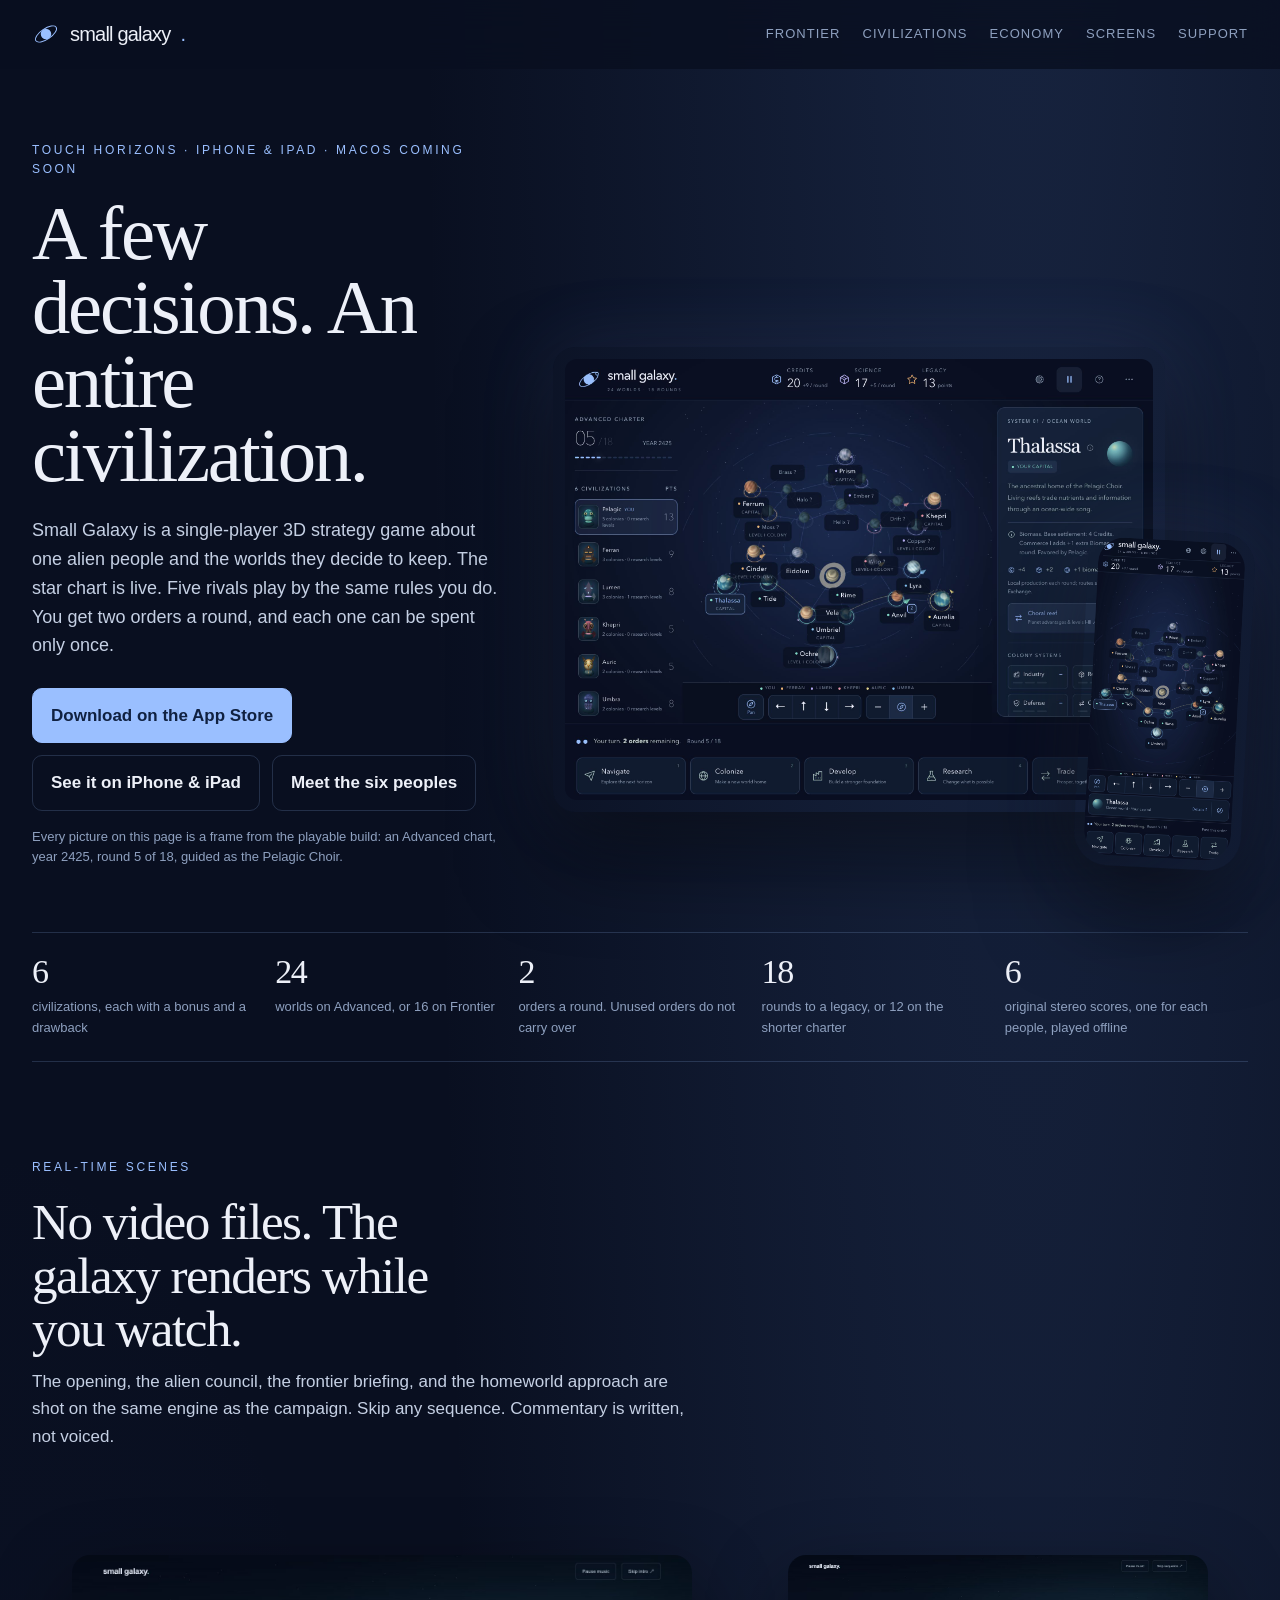
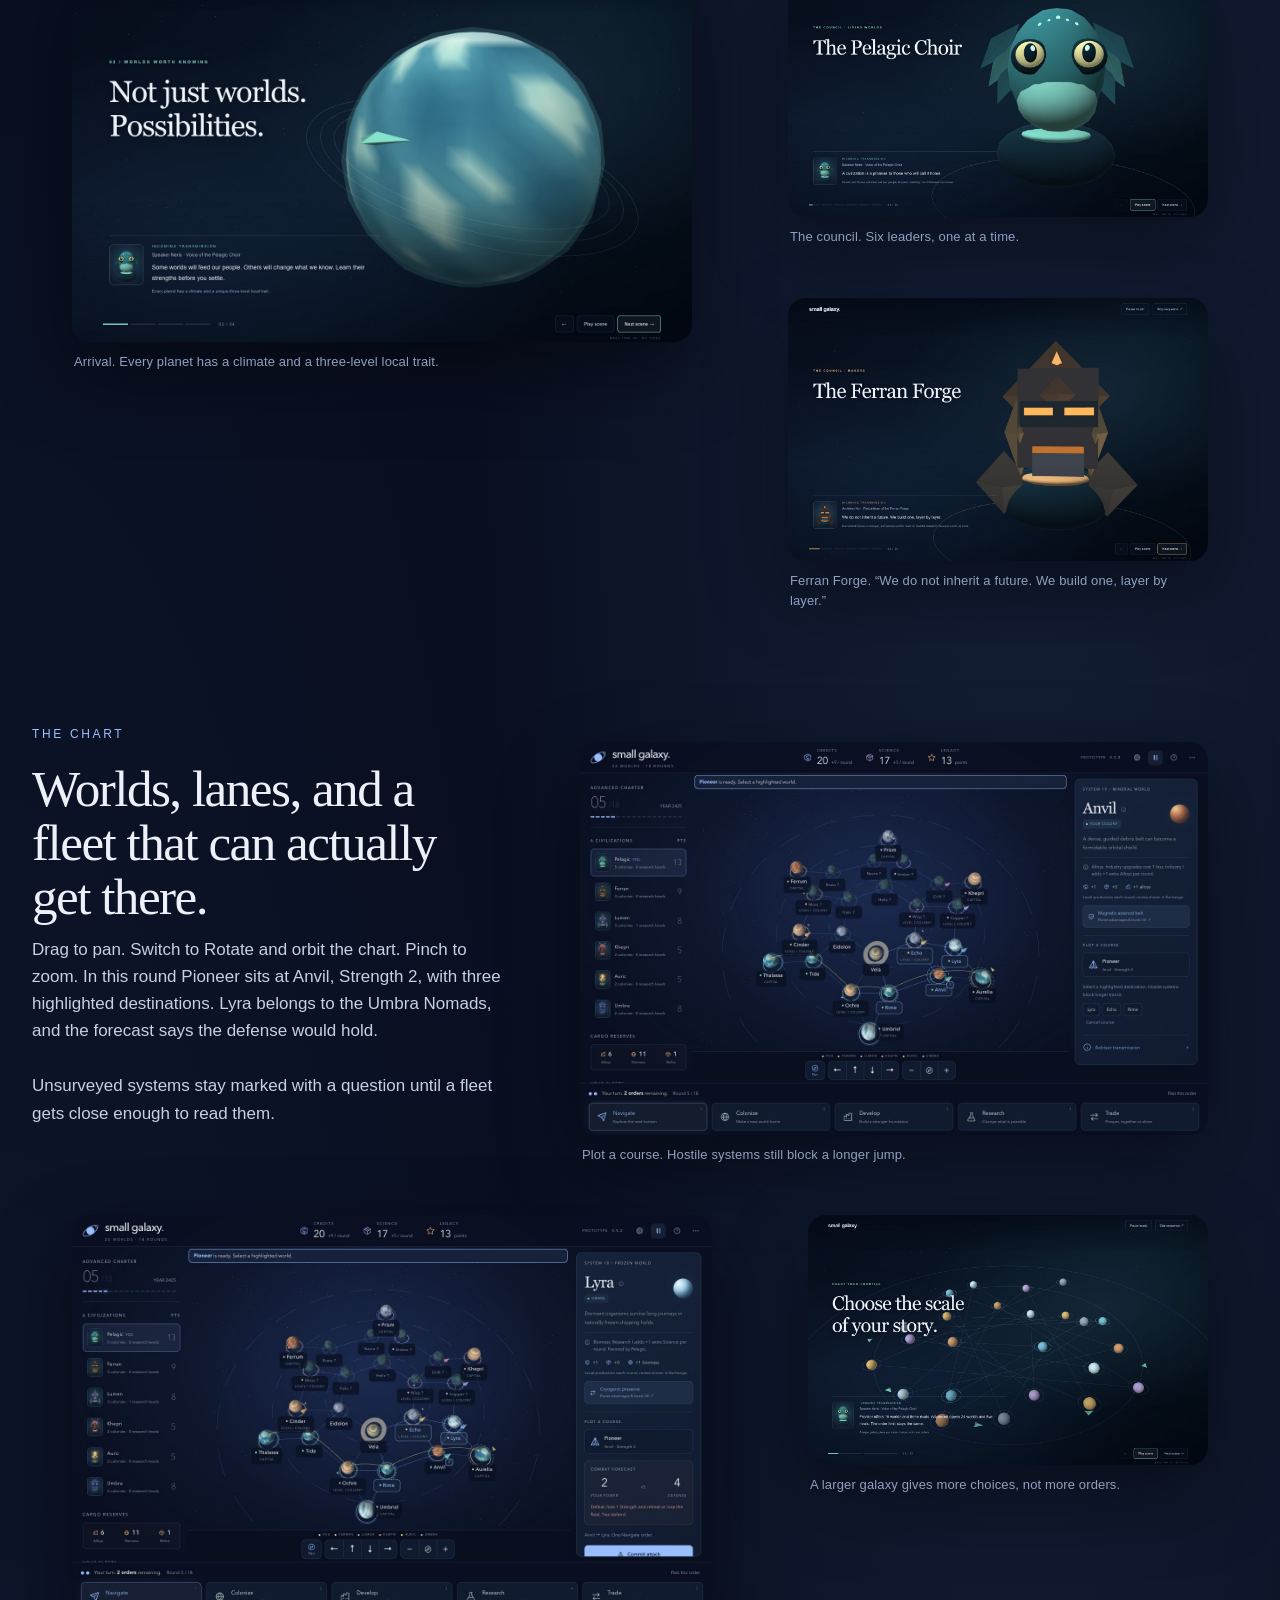
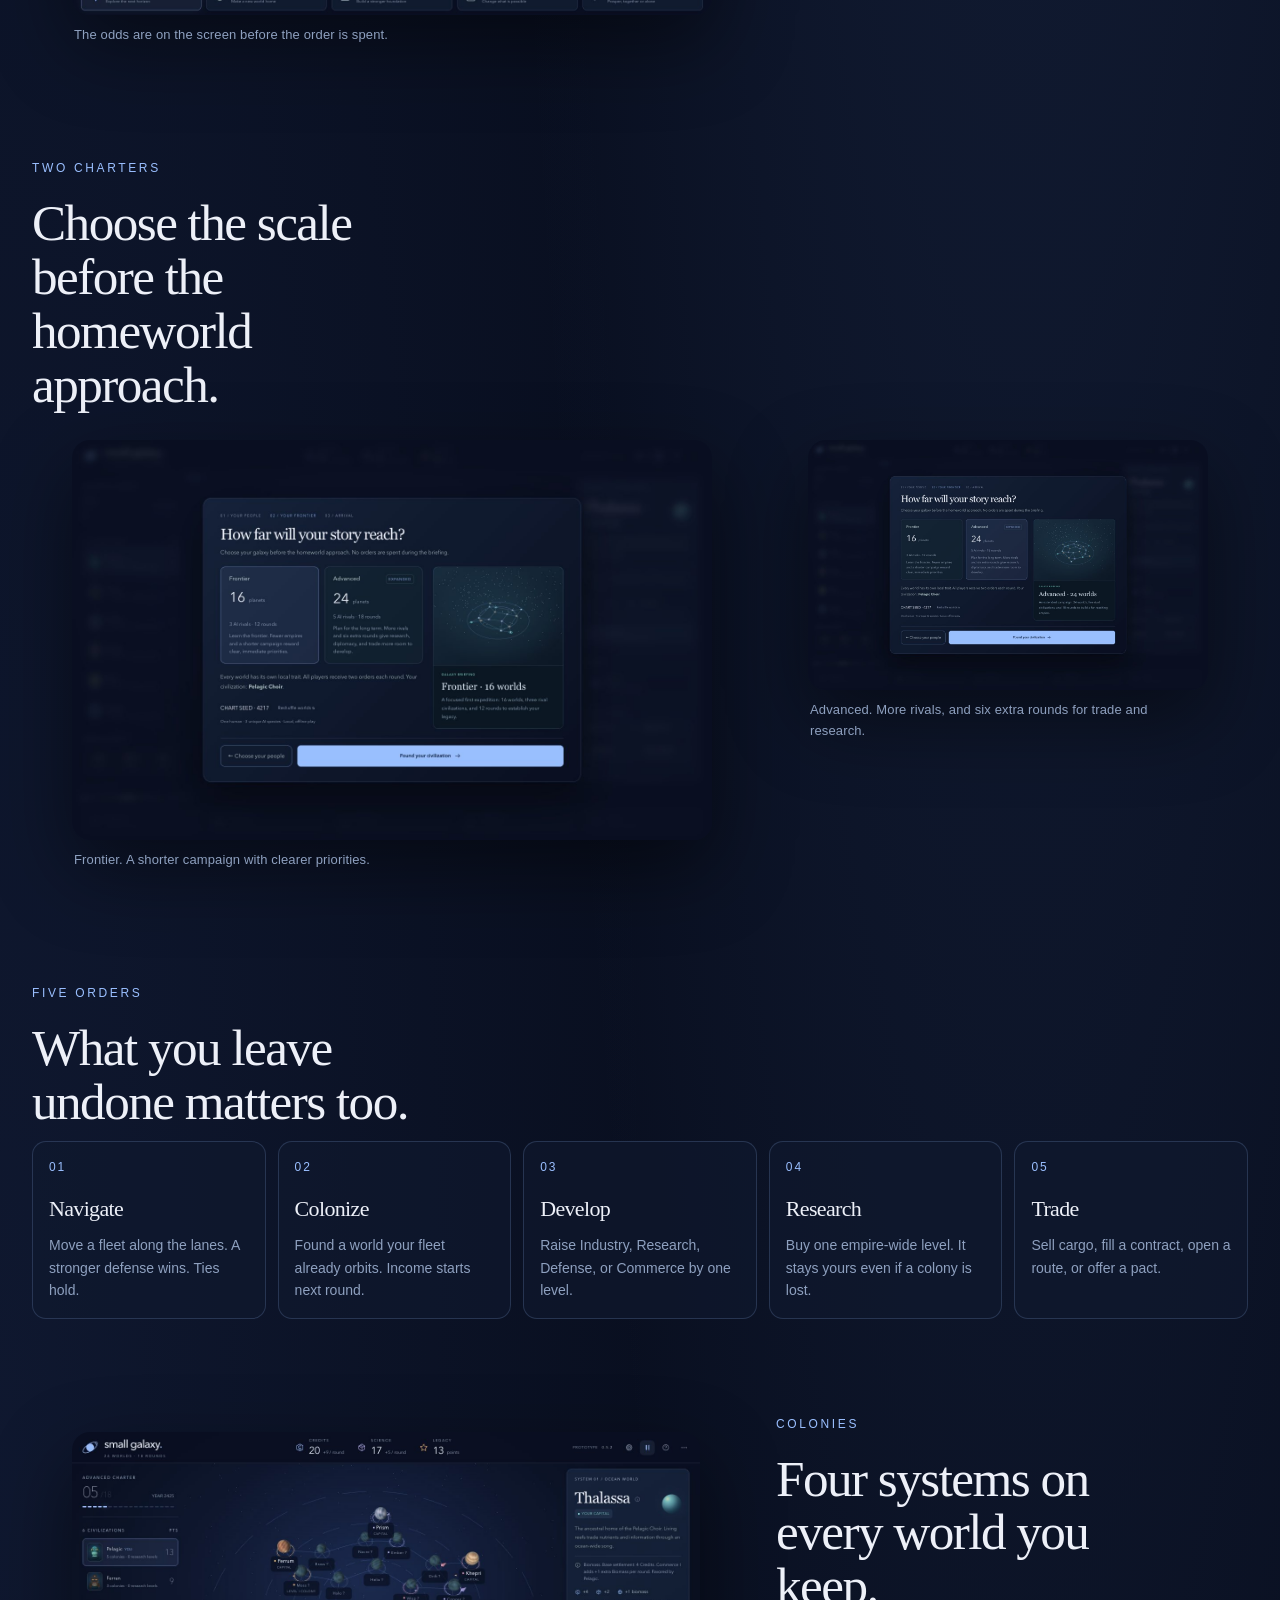
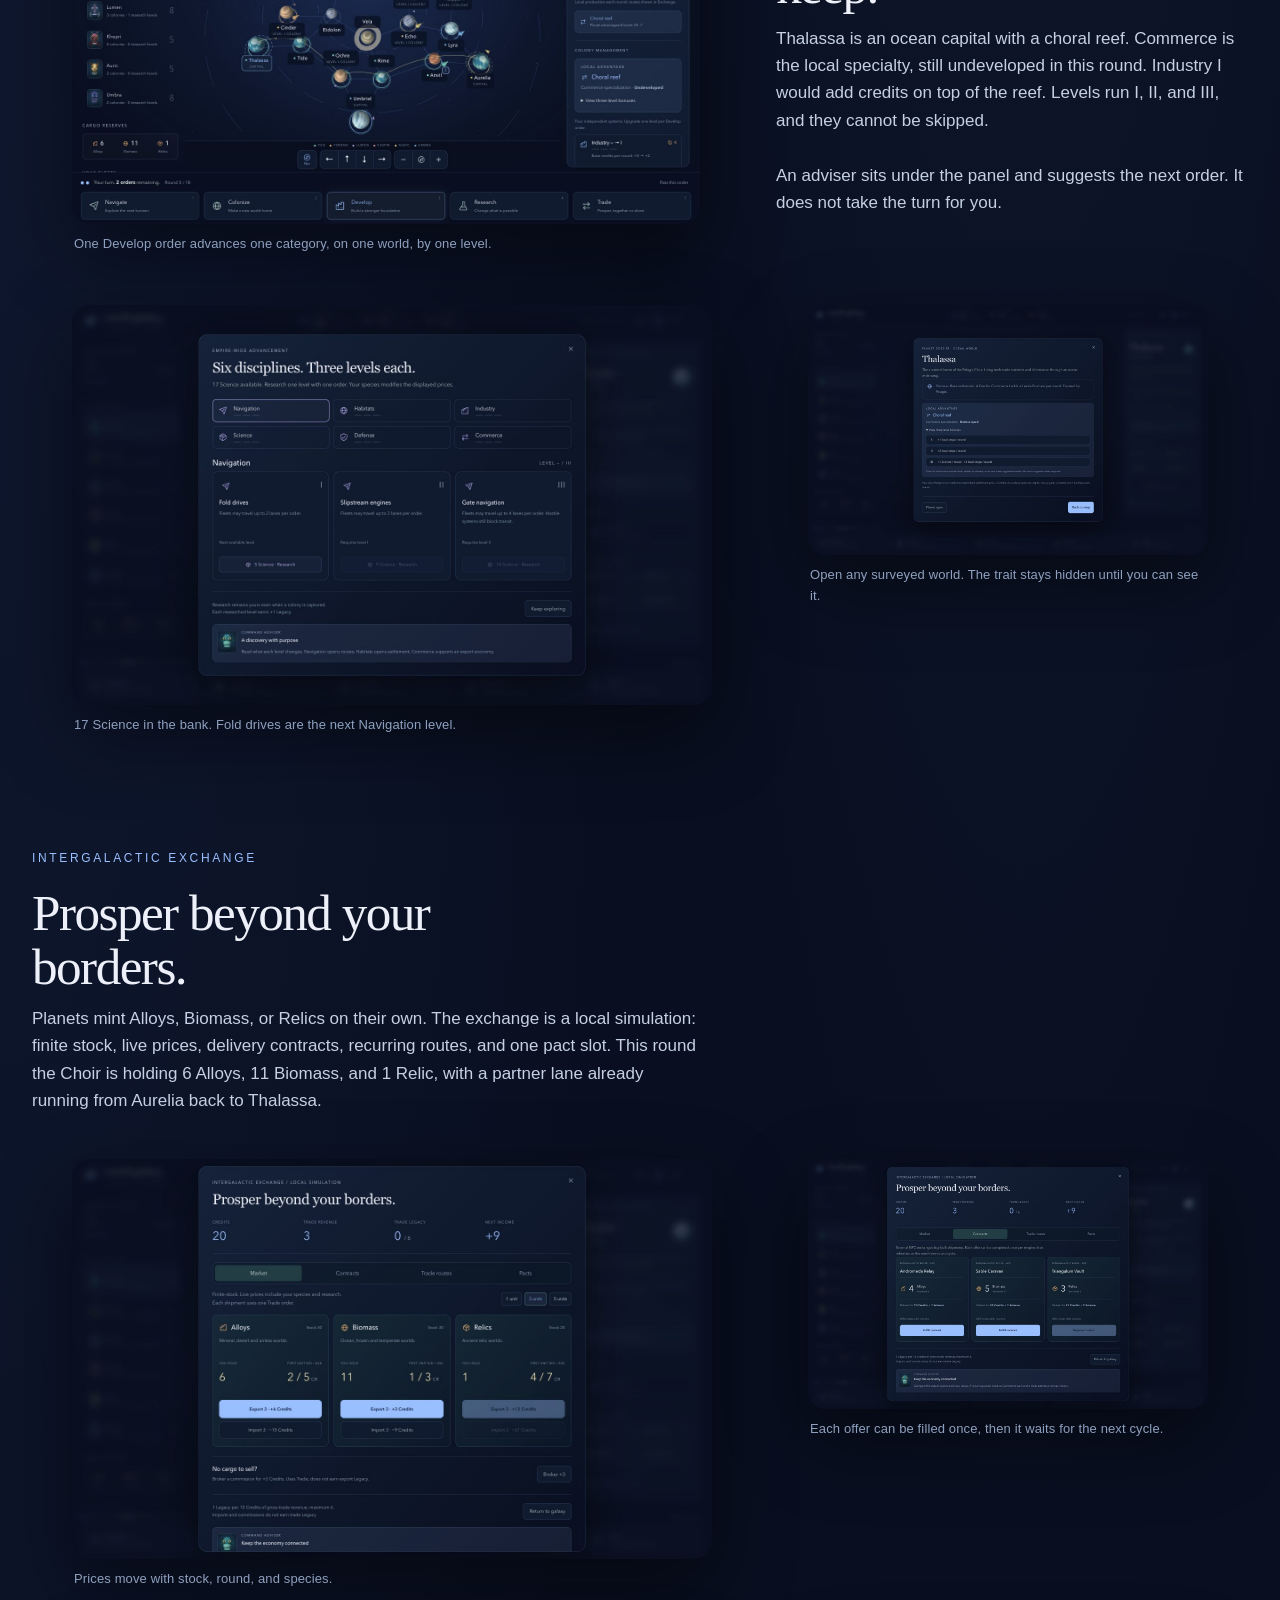
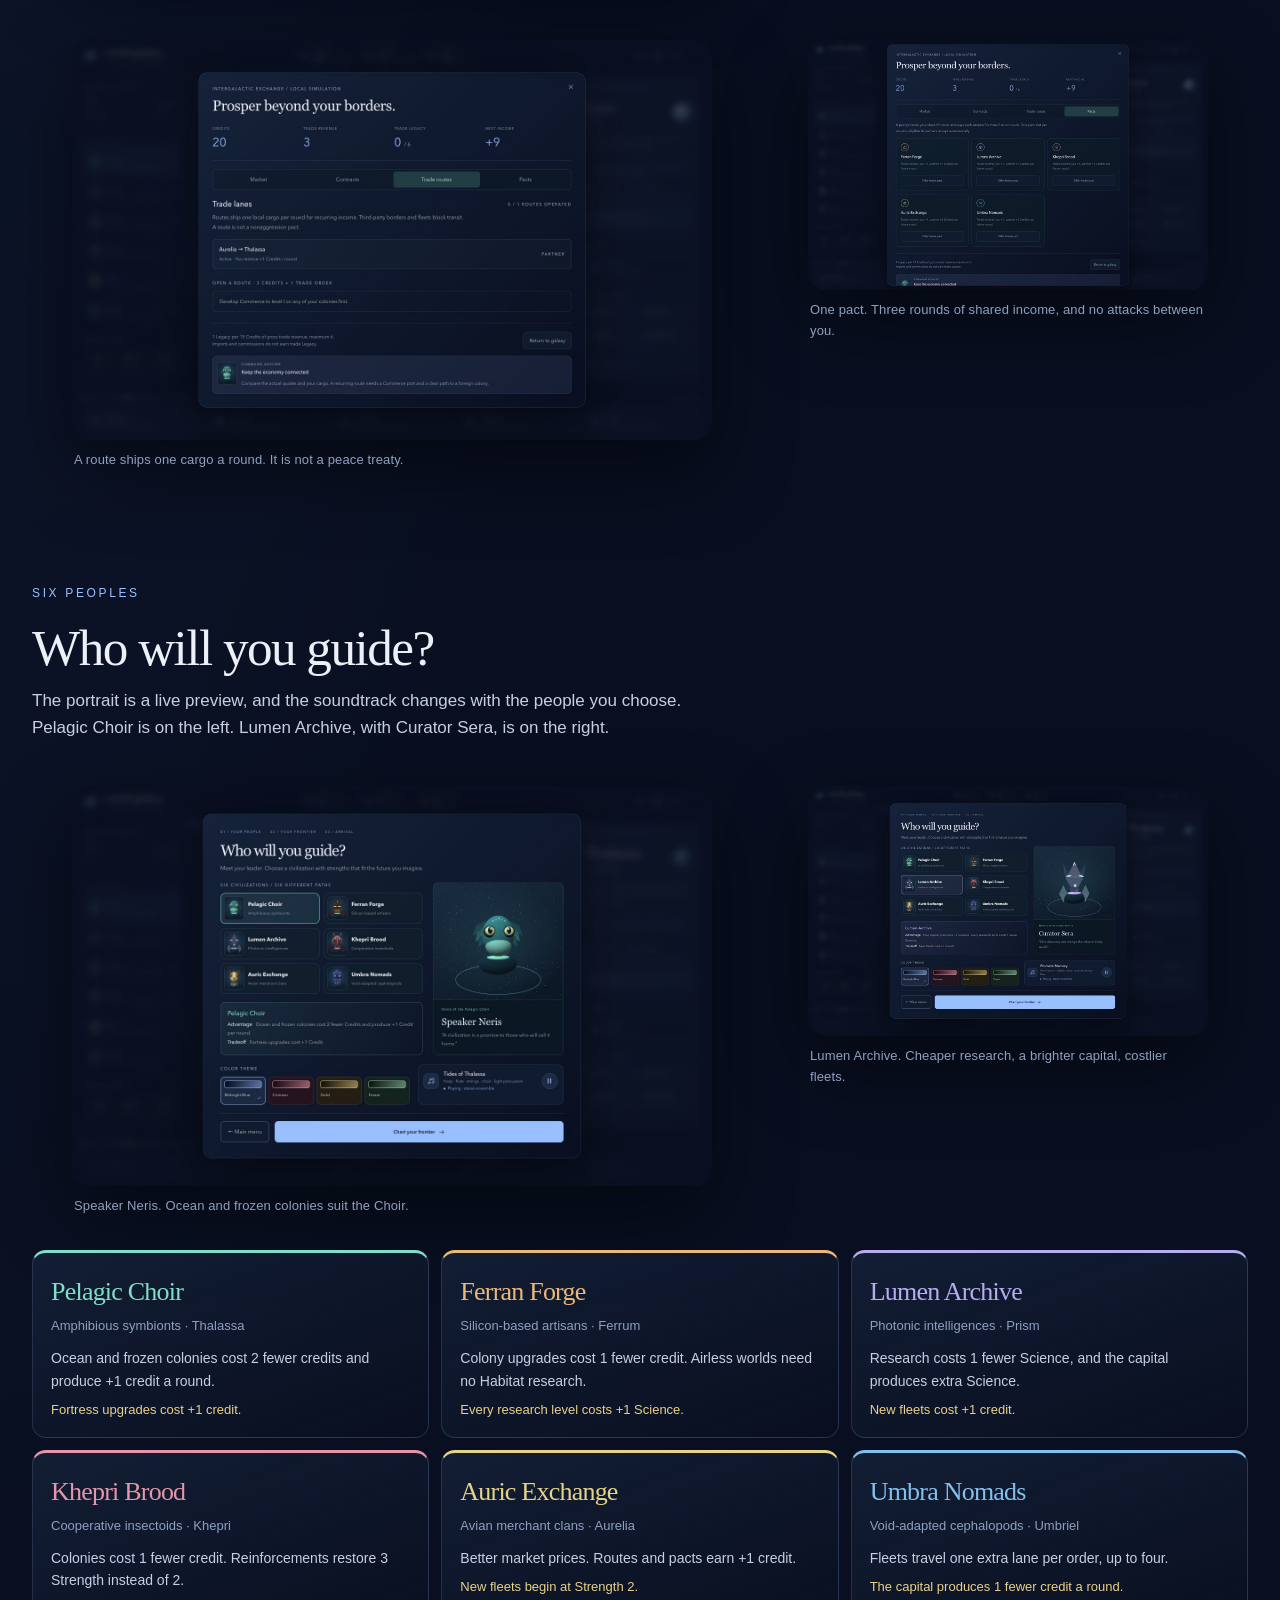
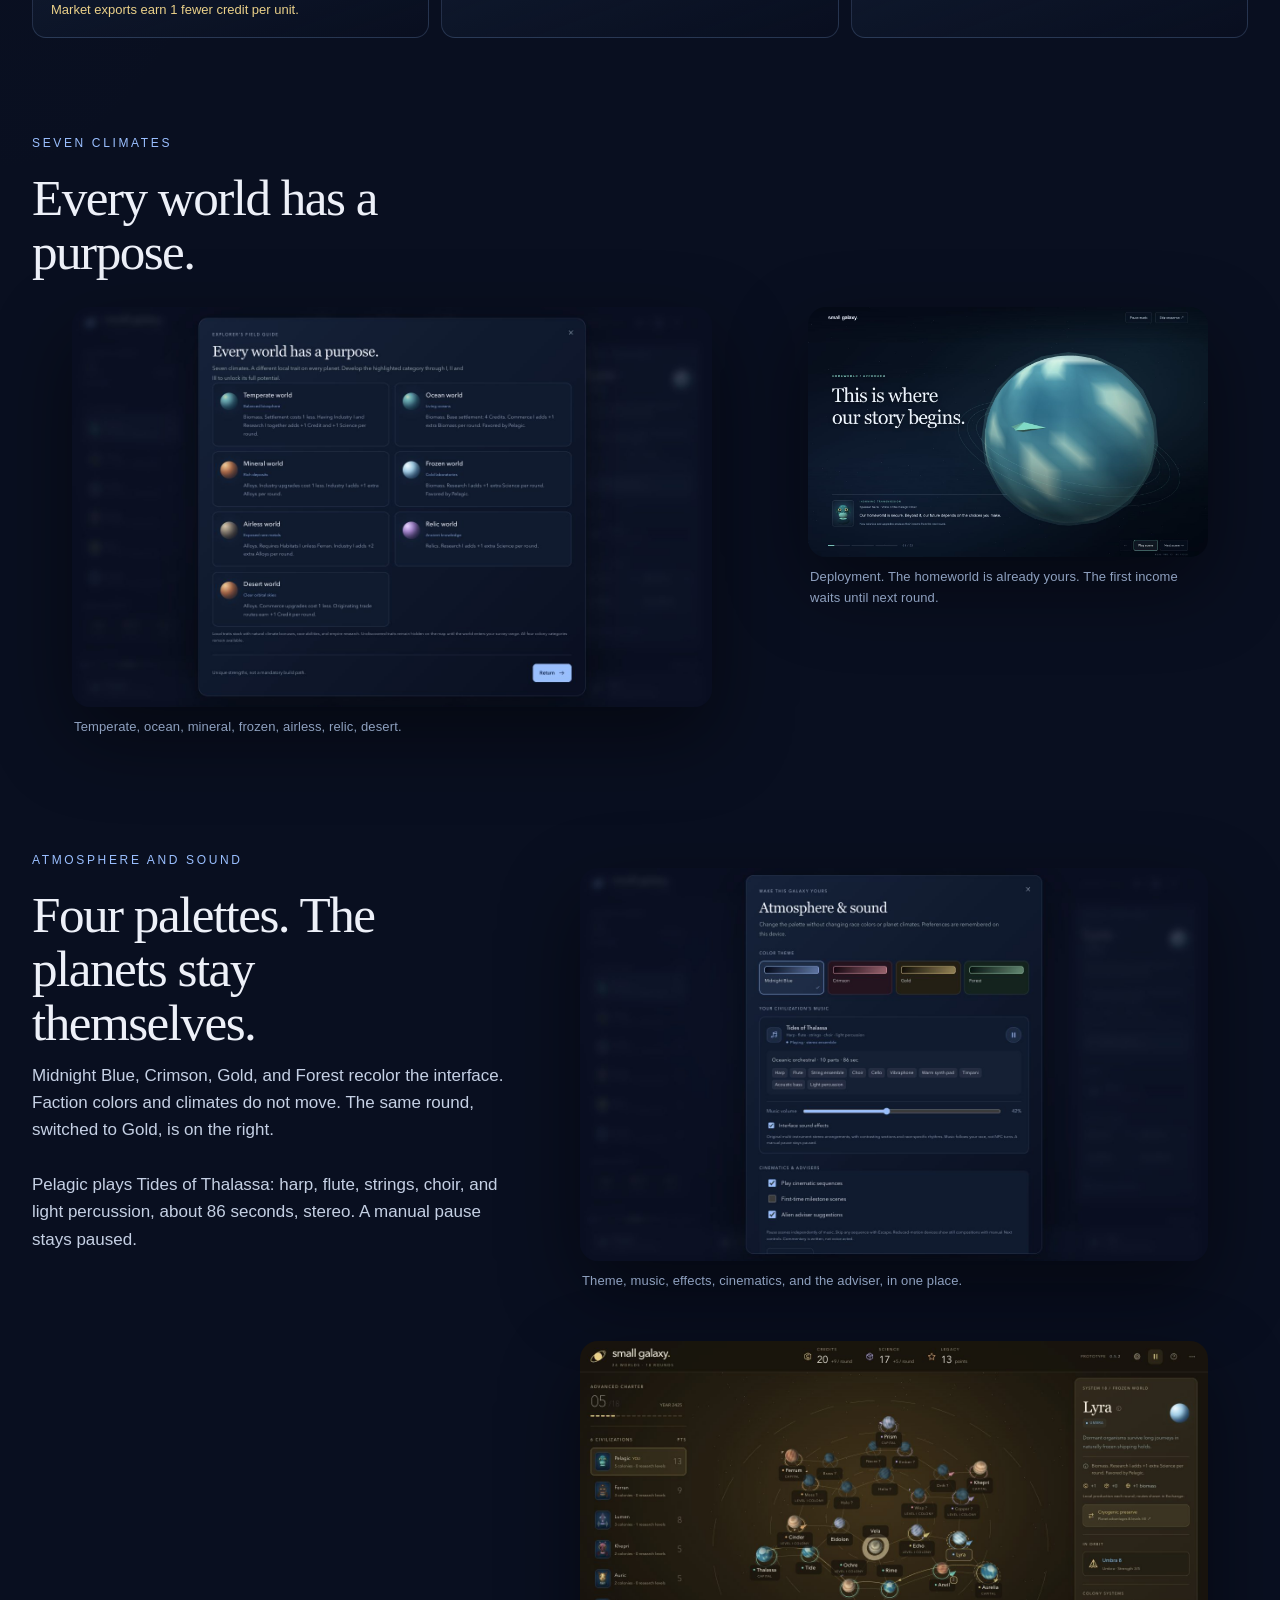
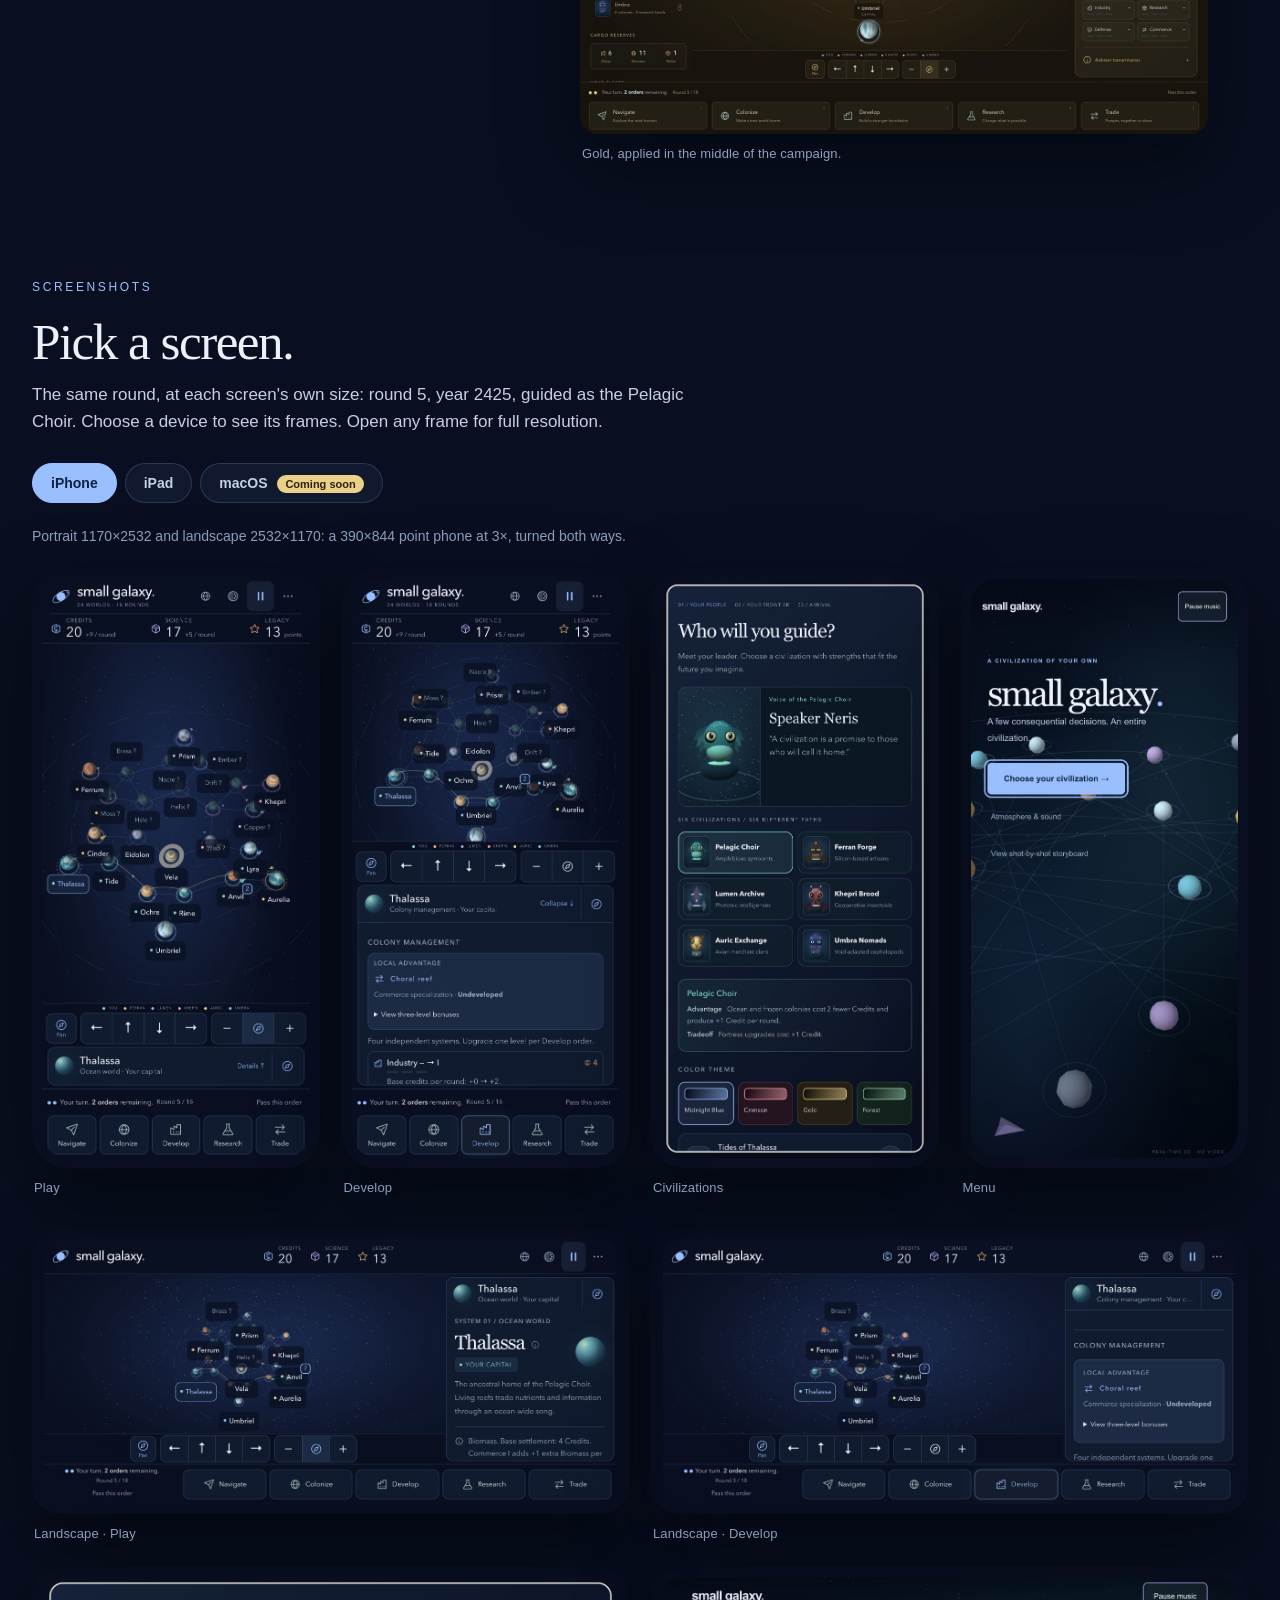
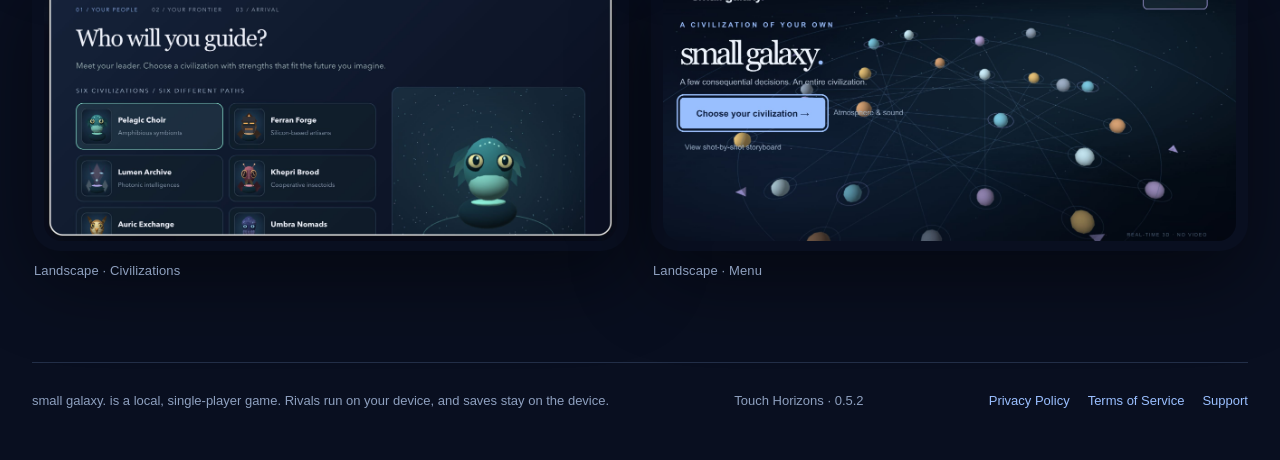
==== commit cbe1ad1a: "appstore release url" ====
--- a/index.html
+++ b/index.html
@@ -29,7 +29,8 @@
       <h1>A few decisions. An entire civilization.</h1>
       <p class="lede">Small Galaxy is a single-player 3D strategy game about one alien people and the worlds they decide to keep. The star chart is live. Five rivals play by the same rules you do. You get two orders a round, and each one can be spent only once.</p>
       <div class="hero-actions">
-        <a class="btn" href="#screens">See it on iPhone &amp; iPad</a>
+        <a class="btn" href="https://apps.apple.com/us/app/small-galaxy-frontier-legacy/id6818945945" target="_blank" rel="noopener">Download on the App Store</a>
+        <a class="btn ghost" href="#screens">See it on iPhone &amp; iPad</a>
         <a class="btn ghost" href="#civilizations">Meet the six peoples</a>
       </div>
       <p class="fine">Every picture on this page is a frame from the playable build: an Advanced chart, year 2425, round 5 of 18, guided as the Pelagic Choir.</p>
